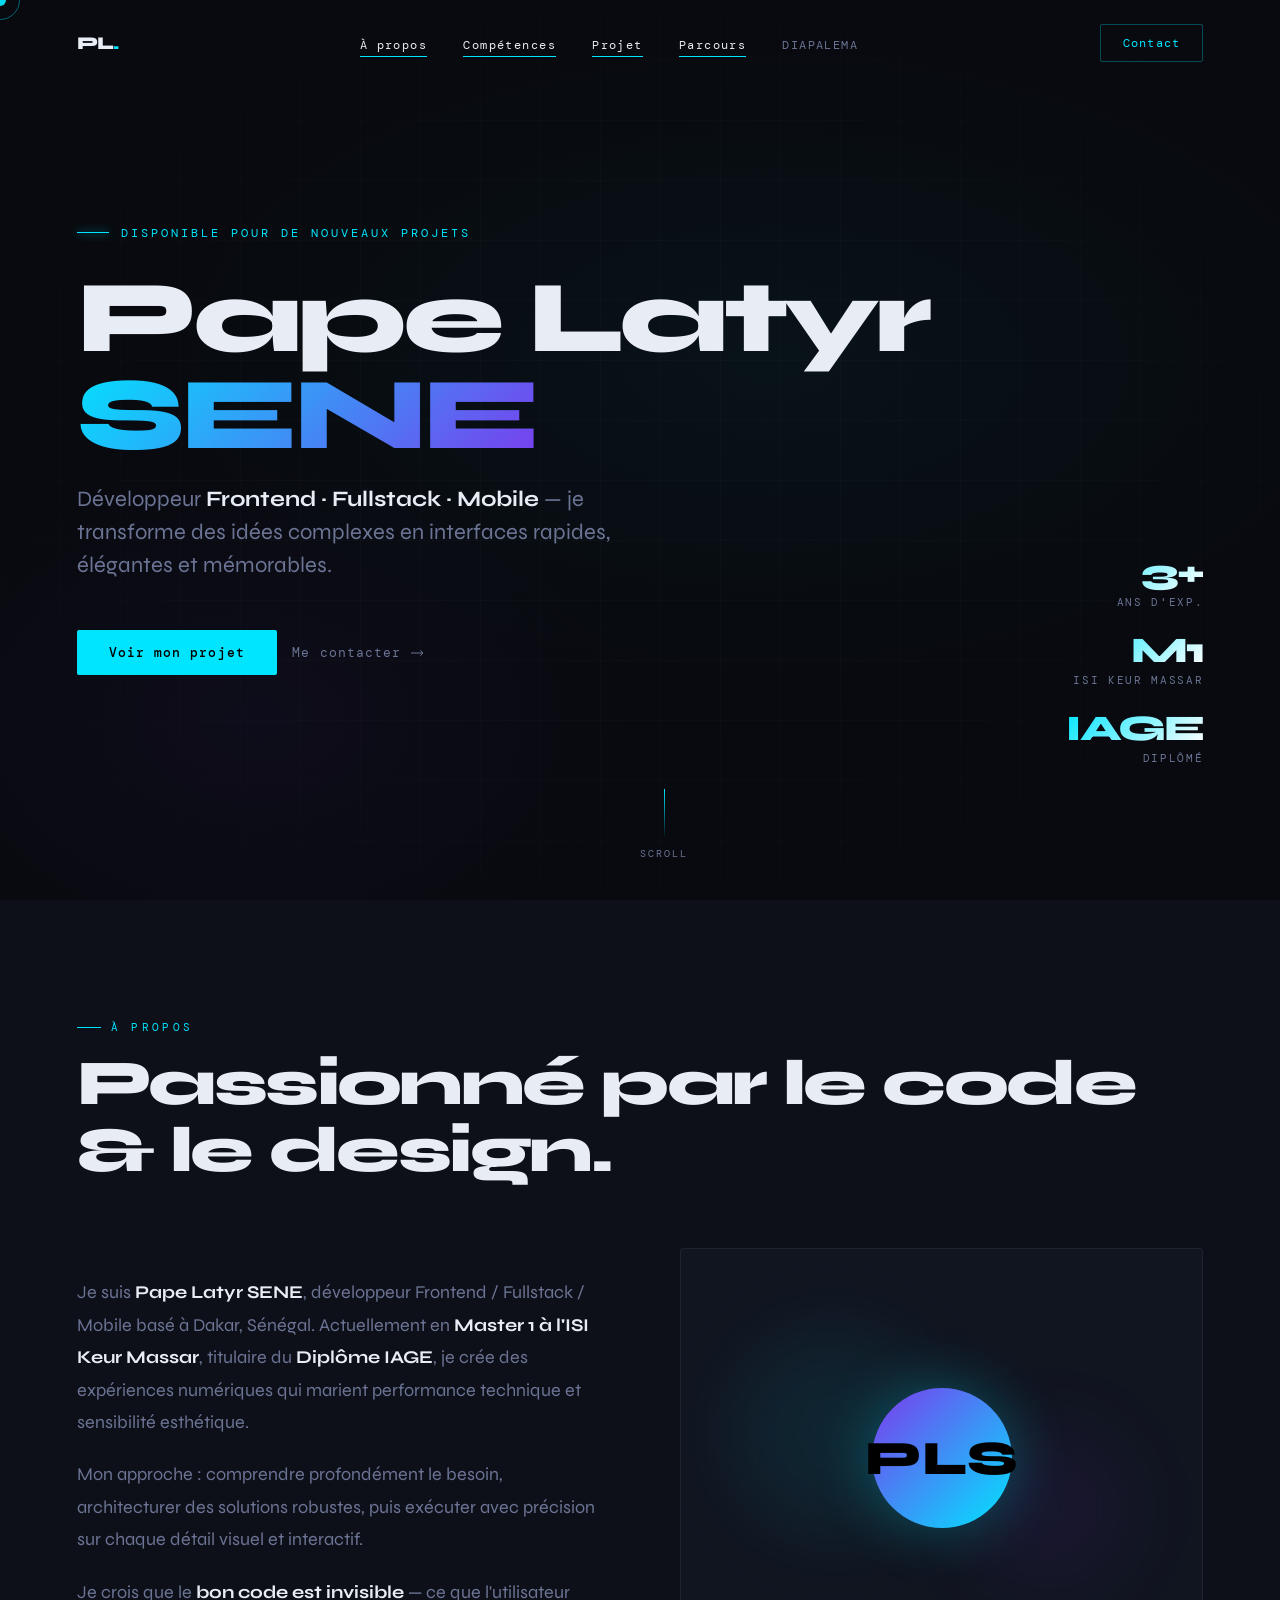
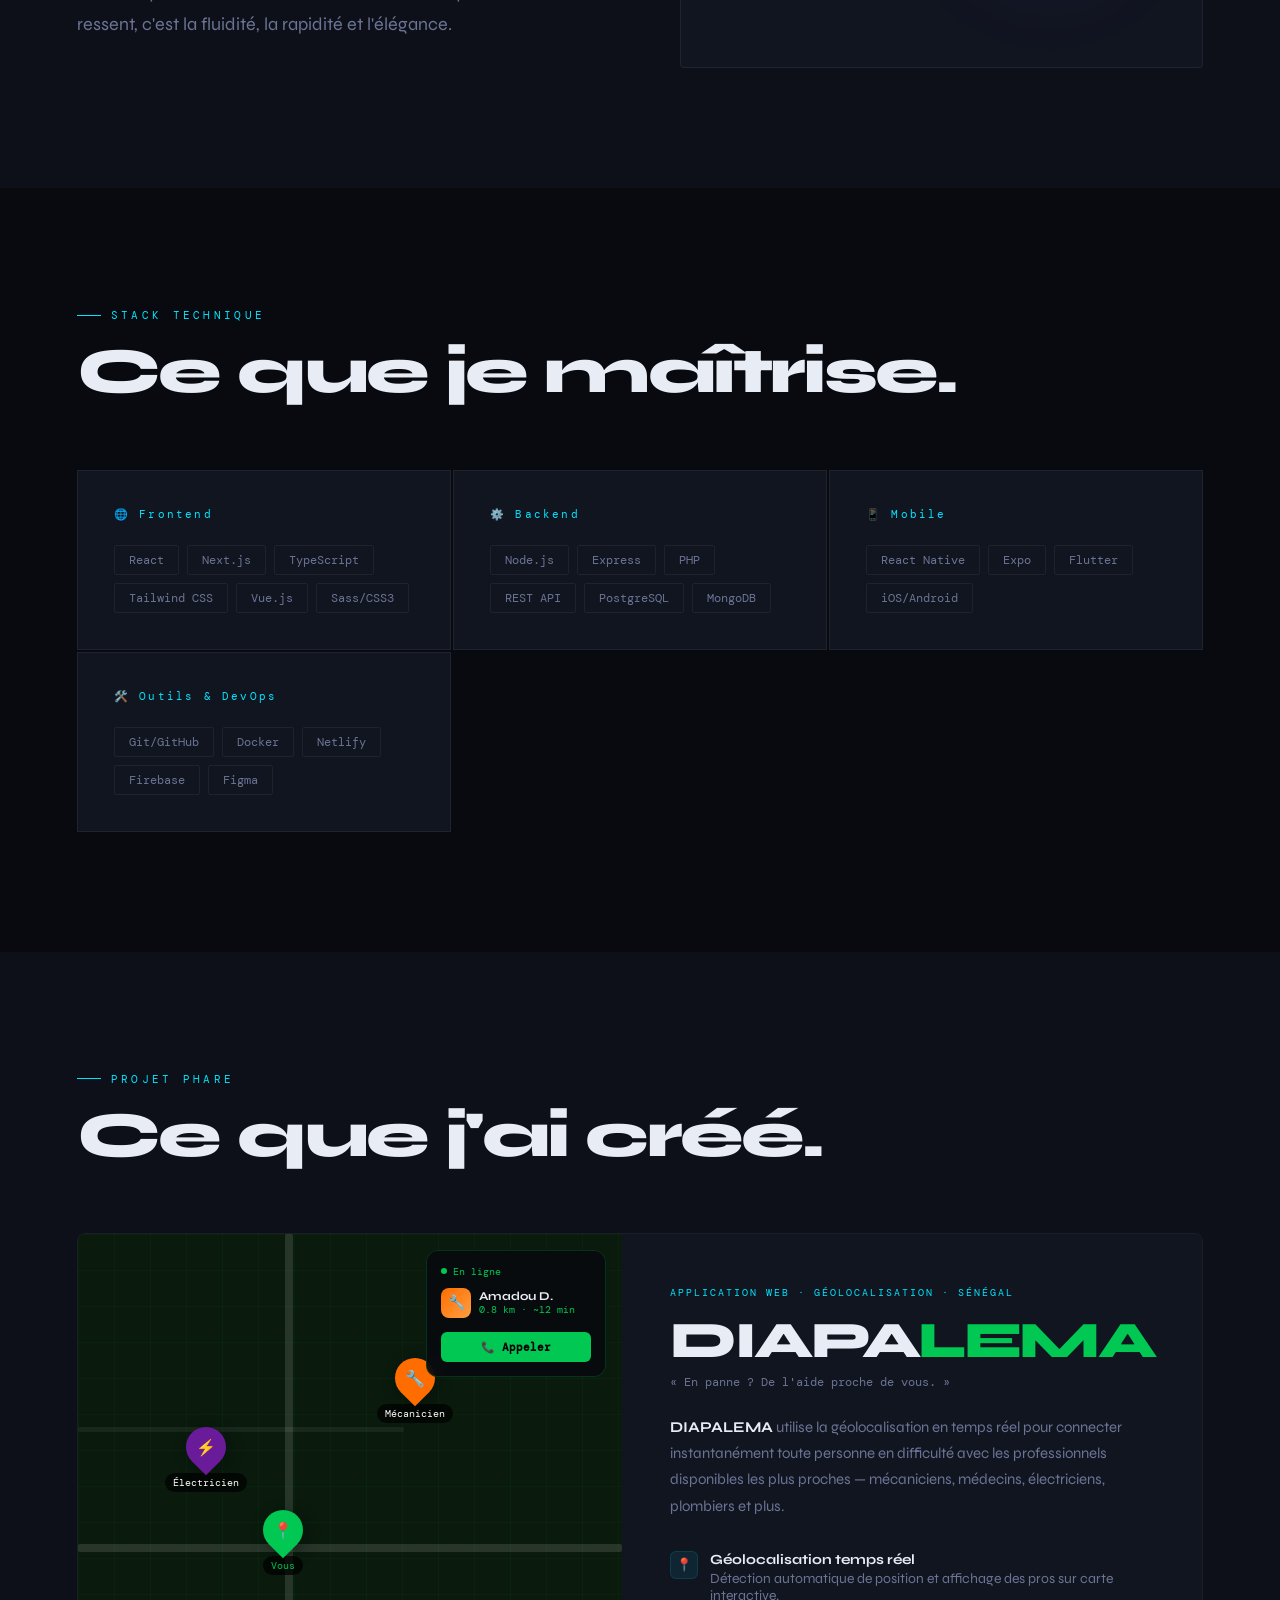
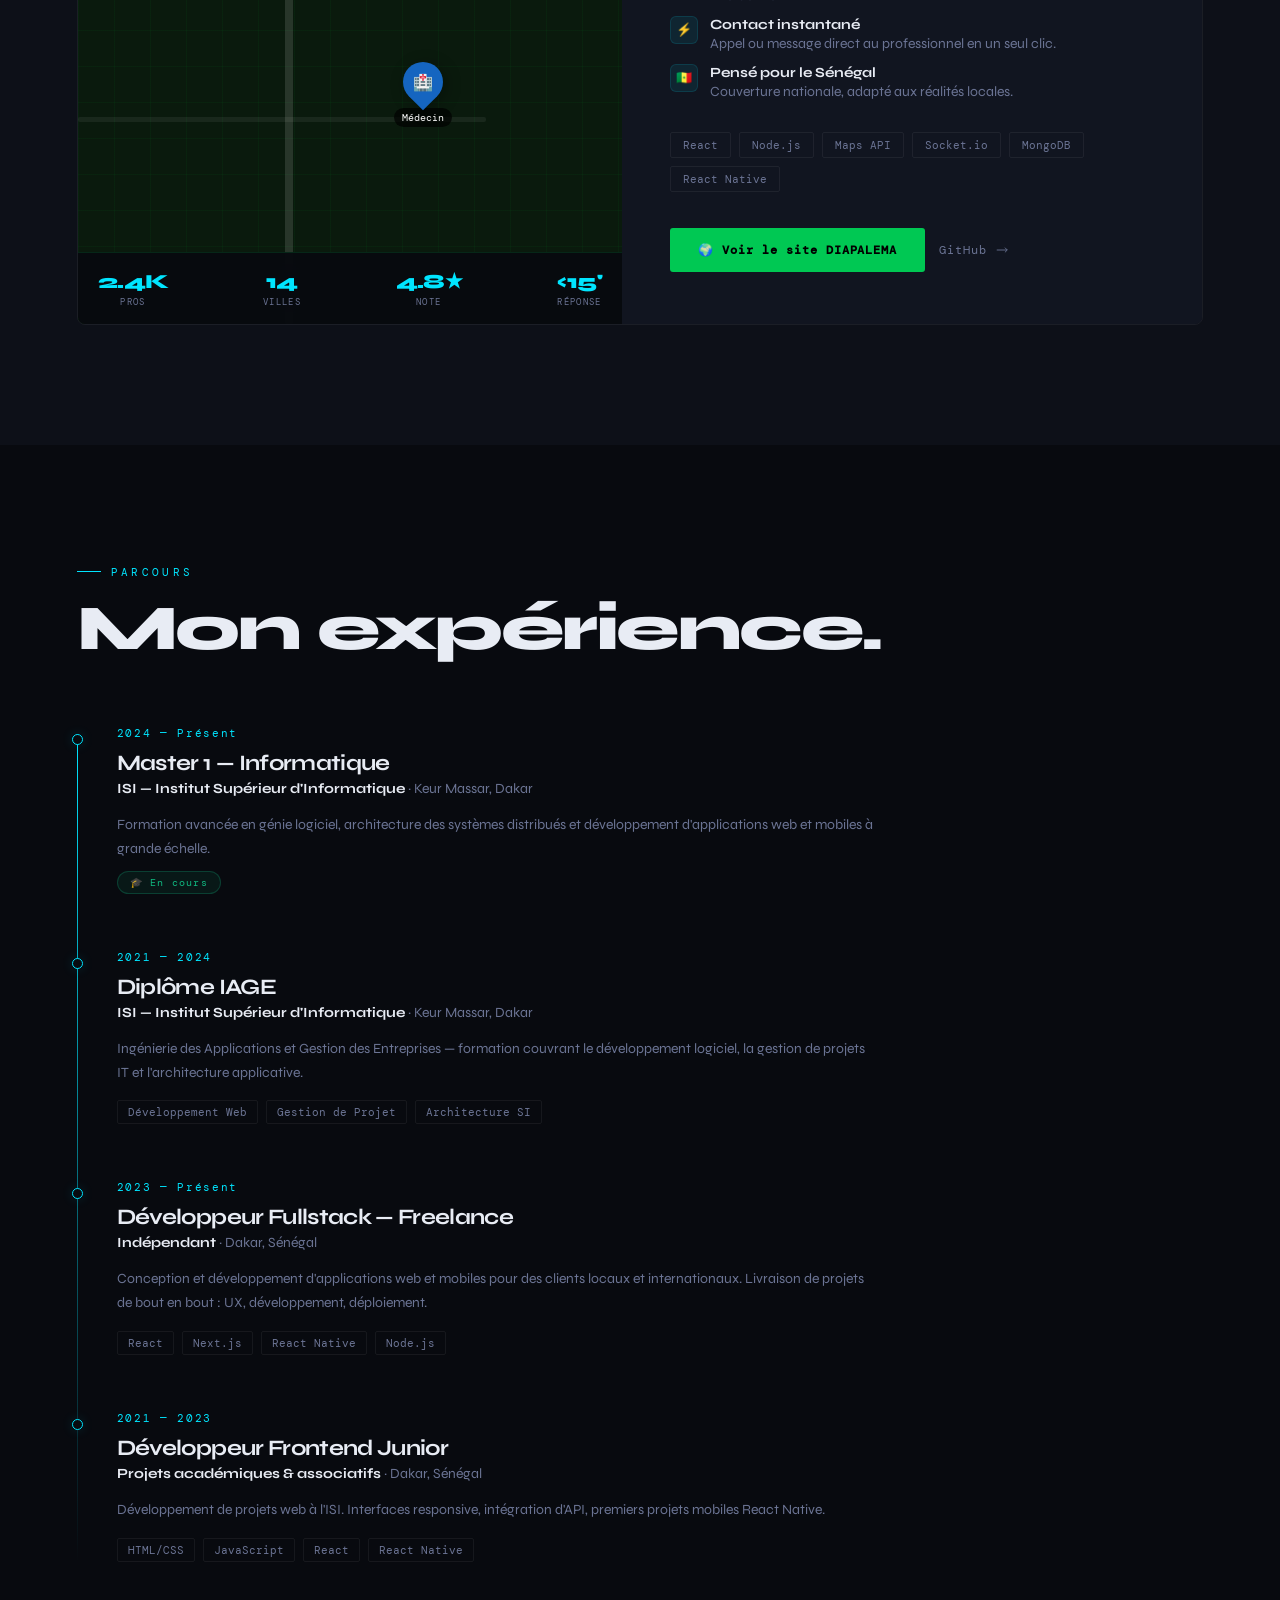
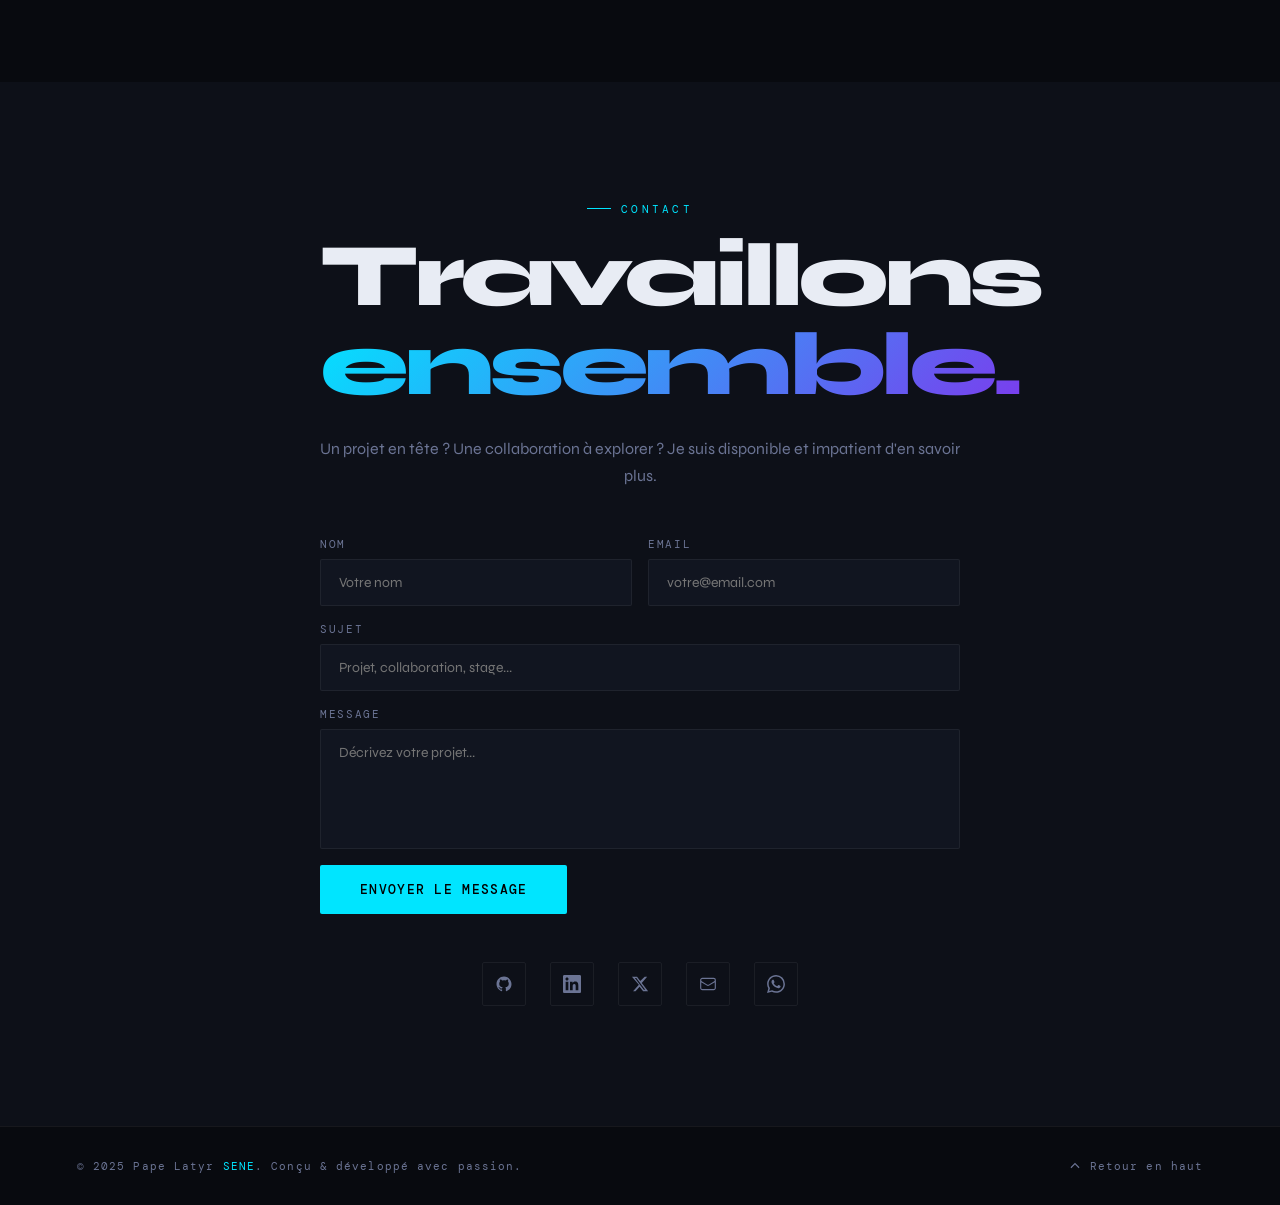
==== index.html @ 267a4d4a "mise a jour" ====
<!doctype html>
<html lang="fr">
  <head>
    <meta charset="UTF-8" />
    <meta name="viewport" content="width=device-width, initial-scale=1.0" />
    <title>Pape Latyr SENE — Développeur</title>
    <link rel="preconnect" href="https://fonts.googleapis.com" />
    <link
      href="https://fonts.googleapis.com/css2?family=Syne:wght@400;500;600;700;800&family=DM+Mono:wght@300;400;500&display=swap"
      rel="stylesheet"
    />

    <link rel="stylesheet" href="css/style.css" />
  </head>
  <body>
    <div id="curseur"></div>
    <div id="anneau-curseur"></div>

    <div id="barre-progression"></div>

    <div id="chargement">
      <div class="texte-chargement">CHARGEMENT</div>
      <div class="barre-chargement-contour">
        <div class="barre-chargement" id="barre-chargement"></div>
      </div>
      <div class="nombre-chargement" id="nombre-chargement">0%</div>
    </div>

    <nav id="barre-navigation">
      <a href="index.html" class="logo-nav">PL<span>.</span></a>

      <ul class="liens-nav">
        <li><a href="index.html#a-propos" class="actif">À propos</a></li>
        <li><a href="index.html#competences" class="actif">Compétences</a></li>
        <li><a href="index.html#projet" class="actif">Projet</a></li>
        <li><a href="index.html#parcours" class="actif">Parcours</a></li>
        <li><a href="diapalema.html">DIAPALEMA</a></li>
      </ul>

      <a href="index.html#contact" class="bouton-contact">Contact</a>

      <button class="hamburger" id="bouton-menu">
        <span></span>
        <span></span>
      </button>
    </nav>

    <section id="haut">
      <div class="fond-hero"></div>
      <div class="grille-hero"></div>

      <div class="contenu-hero">
        <div class="etiquette-hero">Disponible pour de nouveaux projets</div>

        <h1 class="nom-hero">
          Pape Latyr<br />
          <span class="texte-accent">SENE</span>
        </h1>

        <p class="sous-titre-hero">
          Développeur <strong>Frontend · Fullstack · Mobile</strong> — je
          transforme des idées complexes en interfaces rapides, élégantes et
          mémorables.
        </p>

        <div class="actions-hero">
          <a href="#projet" class="bouton-principal">Voir mon projet</a>
          <a href="#contact" class="bouton-secondaire">
            Me contacter
            <svg
              width="16"
              height="16"
              fill="none"
              viewBox="0 0 24 24"
              stroke="currentColor"
              stroke-width="1.5"
            >
              <path d="M17 8l4 4m0 0l-4 4m4-4H3" />
            </svg>
          </a>
        </div>
      </div>

      <div class="compteurs-hero">
        <div class="stat-hero">
          <div class="stat-hero-nombre">3+</div>
          <div class="stat-hero-label">ANS D'EXP.</div>
        </div>
        <div class="stat-hero">
          <div class="stat-hero-nombre">M1</div>
          <div class="stat-hero-label">ISI KEUR MASSAR</div>
        </div>
        <div class="stat-hero">
          <div class="stat-hero-nombre">IAGE</div>
          <div class="stat-hero-label">DIPLÔMÉ</div>
        </div>
      </div>

      <div class="fleche-scroll">
        <div class="ligne-scroll"></div>
        SCROLL
      </div>
    </section>

    <section id="a-propos">
      <div class="etiquette-section">À propos</div>
      <h2 class="titre-section apparition">
        Passionné par le code<br />&amp; le design.
      </h2>

      <div class="grille-a-propos">
        <div class="bio apparition">
          <p>
            Je suis <strong>Pape Latyr SENE</strong>, développeur Frontend /
            Fullstack / Mobile basé à Dakar, Sénégal. Actuellement en
            <strong>Master 1 à l'ISI Keur Massar</strong>, titulaire du
            <strong>Diplôme IAGE</strong>, je crée des expériences numériques
            qui marient performance technique et sensibilité esthétique.
          </p>
          <p>
            Mon approche : comprendre profondément le besoin, architecturer des
            solutions robustes, puis exécuter avec précision sur chaque détail
            visuel et interactif.
          </p>
          <p>
            Je crois que le <strong>bon code est invisible</strong> — ce que
            l'utilisateur ressent, c'est la fluidité, la rapidité et l'élégance.
          </p>
        </div>

        <div class="visuel-a-propos apparition">
          <div class="cadre-visuel">
            <div class="interieur-visuel">
              <div class="orbe orbe-1"></div>
              <div class="orbe orbe-2"></div>
              <div class="avatar">PLS</div>
            </div>
          </div>
        </div>
      </div>
    </section>

    <section id="competences">
      <div class="etiquette-section">Stack technique</div>
      <h2 class="titre-section apparition">Ce que je maîtrise.</h2>

      <div class="grille-competences apparition">
        <div class="categorie-competence">
          <div class="titre-categorie">🌐 Frontend</div>
          <div class="liste-competences">
            <span class="competence">React</span>
            <span class="competence">Next.js</span>
            <span class="competence">TypeScript</span>
            <span class="competence">Tailwind CSS</span>
            <span class="competence">Vue.js</span>
            <span class="competence">Sass/CSS3</span>
          </div>
        </div>

        <div class="categorie-competence">
          <div class="titre-categorie">⚙️ Backend</div>
          <div class="liste-competences">
            <span class="competence">Node.js</span>
            <span class="competence">Express</span>
            <span class="competence">PHP</span>
            <span class="competence">REST API</span>
            <span class="competence">PostgreSQL</span>
            <span class="competence">MongoDB</span>
          </div>
        </div>

        <div class="categorie-competence">
          <div class="titre-categorie">📱 Mobile</div>
          <div class="liste-competences">
            <span class="competence">React Native</span>
            <span class="competence">Expo</span>
            <span class="competence">Flutter</span>
            <span class="competence">iOS/Android</span>
          </div>
        </div>

        <div class="categorie-competence">
          <div class="titre-categorie">🛠️ Outils &amp; DevOps</div>
          <div class="liste-competences">
            <span class="competence">Git/GitHub</span>
            <span class="competence">Docker</span>
            <span class="competence">Netlify</span>
            <span class="competence">Firebase</span>
            <span class="competence">Figma</span>
          </div>
        </div>
      </div>
    </section>

    <section id="projet">
      <div class="etiquette-section">Projet phare</div>
      <h2 class="titre-section apparition">Ce que j'ai créé.</h2>

      <div class="vitrine-projet apparition">
        <div class="visuel-projet">
          <div class="fond-carte"></div>

          <div class="route-carte horizontale"></div>
          <div class="route-carte verticale"></div>
          <div class="route-carte h2"></div>
          <div class="route-carte h3"></div>

          <div class="epingle vous">
            <div class="corps-epingle vert"><span>📍</span></div>
            <div class="etiquette-epingle" style="color: #00c853">Vous</div>
          </div>
          <div class="epingle mecanicien">
            <div class="corps-epingle orange"><span>🔧</span></div>
            <div class="etiquette-epingle">Mécanicien</div>
          </div>
          <div class="epingle medecin">
            <div class="corps-epingle bleu"><span>🏥</span></div>
            <div class="etiquette-epingle">Médecin</div>
          </div>
          <div class="epingle electricien">
            <div class="corps-epingle violet"><span>⚡</span></div>
            <div class="etiquette-epingle">Électricien</div>
          </div>

          <div class="carte-info-projet">
            <div class="badge-enligne">
              <div class="point-vert"></div>
              En ligne
            </div>
            <div class="ligne-pro">
              <div class="avatar-pro">🔧</div>
              <div>
                <div class="nom-pro">Amadou D.</div>
                <div class="distance-pro">0.8 km · ~12 min</div>
              </div>
            </div>
            <button class="bouton-appel-pro">📞 Appeler</button>
          </div>

          <div class="barre-stats">
            <div class="stat-item">
              <div class="stat-nombre">2.4K</div>
              <div class="stat-label">PROS</div>
            </div>
            <div class="stat-item">
              <div class="stat-nombre">14</div>
              <div class="stat-label">VILLES</div>
            </div>
            <div class="stat-item">
              <div class="stat-nombre">4.8★</div>
              <div class="stat-label">NOTE</div>
            </div>
            <div class="stat-item">
              <div class="stat-nombre">&lt;15'</div>
              <div class="stat-label">RÉPONSE</div>
            </div>
          </div>
        </div>

        <div class="infos-projet">
          <div class="surtitre-projet">
            Application Web · Géolocalisation · Sénégal
          </div>
          <h3 class="nom-projet">DIAPA<span class="vert">LEMA</span></h3>
          <div class="accroche-projet">
            « En panne ? De l'aide proche de vous. »
          </div>

          <p class="description-projet">
            <strong>DIAPALEMA</strong> utilise la géolocalisation en temps réel
            pour connecter instantanément toute personne en difficulté avec les
            professionnels disponibles les plus proches — mécaniciens, médecins,
            électriciens, plombiers et plus.
          </p>

          <div class="fonctionnalites">
            <div class="fonctionnalite">
              <div class="icone-fonctionnalite">📍</div>
              <div>
                <strong>Géolocalisation temps réel</strong>
                Détection automatique de position et affichage des pros sur
                carte interactive.
              </div>
            </div>
            <div class="fonctionnalite">
              <div class="icone-fonctionnalite">⚡</div>
              <div>
                <strong>Contact instantané</strong>
                Appel ou message direct au professionnel en un seul clic.
              </div>
            </div>
            <div class="fonctionnalite">
              <div class="icone-fonctionnalite">🇸🇳</div>
              <div>
                <strong>Pensé pour le Sénégal</strong>
                Couverture nationale, adapté aux réalités locales.
              </div>
            </div>
          </div>

          <div class="technologies">
            <span class="technologie">React</span>
            <span class="technologie">Node.js</span>
            <span class="technologie">Maps API</span>
            <span class="technologie">Socket.io</span>
            <span class="technologie">MongoDB</span>
            <span class="technologie">React Native</span>
          </div>

          <div class="boutons-projet">
            <a href="diapalema.html" target="_blank" class="bouton-voir-projet">
              🌍 Voir le site DIAPALEMA
            </a>
            <a
              href="https://github.com/l4tyr"
              target="_blank"
              class="bouton-github"
            >
              GitHub
              <svg
                width="14"
                height="14"
                fill="none"
                viewBox="0 0 24 24"
                stroke="currentColor"
                stroke-width="1.5"
              >
                <path d="M17 8l4 4m0 0l-4 4m4-4H3" />
              </svg>
            </a>
          </div>
        </div>
      </div>
    </section>

    <section id="parcours">
      <div class="etiquette-section">Parcours</div>
      <h2 class="titre-section apparition">Mon expérience.</h2>

      <div class="ligne-temps">
        <div class="element-parcours apparition">
          <div class="point-parcours"></div>
          <div class="date-parcours">2024 — Présent</div>
          <h3 class="role-parcours">Master 1 — Informatique</h3>
          <p class="entreprise-parcours">
            <strong>ISI — Institut Supérieur d'Informatique</strong> · Keur
            Massar, Dakar
          </p>
          <p class="description-parcours">
            Formation avancée en génie logiciel, architecture des systèmes
            distribués et développement d'applications web et mobiles à grande
            échelle.
          </p>
          <div class="badge-en-cours">🎓 En cours</div>
        </div>

        <div class="element-parcours apparition">
          <div class="point-parcours"></div>
          <div class="date-parcours">2021 — 2024</div>
          <h3 class="role-parcours">Diplôme IAGE</h3>
          <p class="entreprise-parcours">
            <strong>ISI — Institut Supérieur d'Informatique</strong> · Keur
            Massar, Dakar
          </p>
          <p class="description-parcours">
            Ingénierie des Applications et Gestion des Entreprises — formation
            couvrant le développement logiciel, la gestion de projets IT et
            l'architecture applicative.
          </p>
          <div class="liste-techs">
            <span class="tech">Développement Web</span>
            <span class="tech">Gestion de Projet</span>
            <span class="tech">Architecture SI</span>
          </div>
        </div>

        <div class="element-parcours apparition">
          <div class="point-parcours"></div>
          <div class="date-parcours">2023 — Présent</div>
          <h3 class="role-parcours">Développeur Fullstack — Freelance</h3>
          <p class="entreprise-parcours">
            <strong>Indépendant</strong> · Dakar, Sénégal
          </p>
          <p class="description-parcours">
            Conception et développement d'applications web et mobiles pour des
            clients locaux et internationaux. Livraison de projets de bout en
            bout : UX, développement, déploiement.
          </p>
          <div class="liste-techs">
            <span class="tech">React</span>
            <span class="tech">Next.js</span>
            <span class="tech">React Native</span>
            <span class="tech">Node.js</span>
          </div>
        </div>

        <div class="element-parcours apparition">
          <div class="point-parcours"></div>
          <div class="date-parcours">2021 — 2023</div>
          <h3 class="role-parcours">Développeur Frontend Junior</h3>
          <p class="entreprise-parcours">
            <strong>Projets académiques &amp; associatifs</strong> · Dakar,
            Sénégal
          </p>
          <p class="description-parcours">
            Développement de projets web à l'ISI. Interfaces responsive,
            intégration d'API, premiers projets mobiles React Native.
          </p>
          <div class="liste-techs">
            <span class="tech">HTML/CSS</span>
            <span class="tech">JavaScript</span>
            <span class="tech">React</span>
            <span class="tech">React Native</span>
          </div>
        </div>
      </div>
    </section>

    <section id="contact">
      <div class="contenu-contact">
        <div class="etiquette-section" style="justify-content: center">
          Contact
        </div>

        <h2 class="titre-contact apparition">
          Travaillons<br /><span class="mot-lumineux">ensemble.</span>
        </h2>

        <p class="sous-titre-contact apparition">
          Un projet en tête ? Une collaboration à explorer ? Je suis disponible
          et impatient d'en savoir plus.
        </p>

        <form class="formulaire-contact apparition" onsubmit="return false;">
          <div class="rangee-champs">
            <div class="groupe-champ">
              <label class="label-champ">NOM</label>
              <input type="text" class="champ-texte" placeholder="Votre nom" />
            </div>
            <div class="groupe-champ">
              <label class="label-champ">EMAIL</label>
              <input
                type="email"
                class="champ-texte"
                placeholder="votre@email.com"
              />
            </div>
          </div>
          <div class="groupe-champ">
            <label class="label-champ">SUJET</label>
            <input
              type="text"
              class="champ-texte"
              placeholder="Projet, collaboration, stage..."
            />
          </div>
          <div class="groupe-champ">
            <label class="label-champ">MESSAGE</label>
            <textarea
              class="champ-message"
              placeholder="Décrivez votre projet..."
            ></textarea>
          </div>
          <button type="submit" class="bouton-envoyer" id="bouton-envoyer">
            ENVOYER LE MESSAGE
          </button>
        </form>

        <div class="reseaux-sociaux apparition">
          <a
            href="https://github.com/l4tyr"
            class="lien-social"
            title="GitHub"
            target="_blank"
          >
            <svg width="18" height="18" fill="currentColor" viewBox="0 0 24 24">
              <path
                d="M12 2C6.477 2 2 6.484 2 12.017c0 4.425 2.865 8.18 6.839 9.504.5.092.682-.217.682-.483 0-.237-.008-.868-.013-1.703-2.782.605-3.369-1.343-3.369-1.343-.454-1.158-1.11-1.466-1.11-1.466-.908-.62.069-.608.069-.608 1.003.07 1.531 1.032 1.531 1.032.892 1.53 2.341 1.088 2.91.832.092-.647.35-1.088.636-1.338-2.22-.253-4.555-1.113-4.555-4.951 0-1.093.39-1.988 1.029-2.688-.103-.253-.446-1.272.098-2.65 0 0 .84-.27 2.75 1.026A9.564 9.564 0 0112 6.844c.85.004 1.705.115 2.504.337 1.909-1.296 2.747-1.027 2.747-1.027.546 1.379.202 2.398.1 2.651.64.7 1.028 1.595 1.028 2.688 0 3.848-2.339 4.695-4.566 4.943.359.309.678.92.678 1.855 0 1.338-.012 2.419-.012 2.747 0 .268.18.58.688.482A10.019 10.019 0 0022 12.017C22 6.484 17.522 2 12 2z"
              />
            </svg>
          </a>
          <a
            href="https://www.linkedin.com/in/latyr-sene-2941a6398"
            class="lien-social"
            title="LinkedIn"
            target="_blank"
          >
            <svg width="18" height="18" fill="currentColor" viewBox="0 0 24 24">
              <path
                d="M20.447 20.452h-3.554v-5.569c0-1.328-.027-3.037-1.852-3.037-1.853 0-2.136 1.445-2.136 2.939v5.667H9.351V9h3.414v1.561h.046c.477-.9 1.637-1.85 3.37-1.85 3.601 0 4.267 2.37 4.267 5.455v6.286zM5.337 7.433c-1.144 0-2.063-.926-2.063-2.065 0-1.138.92-2.063 2.063-2.063 1.14 0 2.064.925 2.064 2.063 0 1.139-.925 2.065-2.064 2.065zm1.782 13.019H3.555V9h3.564v11.452zM22.225 0H1.771C.792 0 0 .774 0 1.729v20.542C0 23.227.792 24 1.771 24h20.451C23.2 24 24 23.227 24 22.271V1.729C24 .774 23.2 0 22.222 0h.003z"
              />
            </svg>
          </a>
          <a
            href="https://x.com/Latyrsene20"
            class="lien-social"
            title="X/Twitter"
            target="_blank"
          >
            <svg width="18" height="18" fill="currentColor" viewBox="0 0 24 24">
              <path
                d="M18.244 2.25h3.308l-7.227 8.26 8.502 11.24H16.17l-4.714-6.231-5.401 6.231H2.744l7.73-8.835L1.254 2.25H8.08l4.259 5.63zm-1.161 17.52h1.833L7.084 4.126H5.117z"
              />
            </svg>
          </a>
          <a
            href="mailto:papelatyr@gmail.com"
            class="lien-social"
            title="Email"
          >
            <svg
              width="18"
              height="18"
              fill="none"
              viewBox="0 0 24 24"
              stroke="currentColor"
              stroke-width="1.5"
            >
              <path
                d="M21.75 6.75v10.5a2.25 2.25 0 01-2.25 2.25h-15a2.25 2.25 0 01-2.25-2.25V6.75m19.5 0A2.25 2.25 0 0019.5 4.5h-15a2.25 2.25 0 00-2.25 2.25m19.5 0v.243a2.25 2.25 0 01-1.07 1.916l-7.5 4.615a2.25 2.25 0 01-2.36 0L3.32 8.91a2.25 2.25 0 01-1.07-1.916V6.75"
              />
            </svg>
          </a>
          <a
            href="https://wa.me/221706000388"
            class="lien-social"
            title="WhatsApp"
            target="_blank"
          >
            <svg width="18" height="18" fill="currentColor" viewBox="0 0 24 24">
              <path
                d="M17.472 14.382c-.297-.149-1.758-.867-2.03-.967-.273-.099-.471-.148-.67.15-.197.297-.767.966-.94 1.164-.173.199-.347.223-.644.075-.297-.15-1.255-.463-2.39-1.475-.883-.788-1.48-1.761-1.653-2.059-.173-.297-.018-.458.13-.606.134-.133.298-.347.446-.52.149-.174.198-.298.298-.497.099-.198.05-.371-.025-.52-.075-.149-.669-1.612-.916-2.207-.242-.579-.487-.5-.669-.51-.173-.008-.371-.01-.57-.01-.198 0-.52.074-.792.372-.272.297-1.04 1.016-1.04 2.479 0 1.462 1.065 2.875 1.213 3.074.149.198 2.096 3.2 5.077 4.487.709.306 1.262.489 1.694.625.712.227 1.36.195 1.871.118.571-.085 1.758-.719 2.006-1.413.248-.694.248-1.289.173-1.413-.074-.124-.272-.198-.57-.347m-5.421 7.403h-.004a9.87 9.87 0 01-5.031-1.378l-.361-.214-3.741.982.998-3.648-.235-.374a9.86 9.86 0 01-1.51-5.26c.001-5.45 4.436-9.884 9.888-9.884 2.64 0 5.122 1.03 6.988 2.898a9.825 9.825 0 012.893 6.994c-.003 5.45-4.437 9.884-9.885 9.884m8.413-18.297A11.815 11.815 0 0012.05 0C5.495 0 .16 5.335.157 11.892c0 2.096.547 4.142 1.588 5.945L.057 24l6.305-1.654a11.882 11.882 0 005.683 1.448h.005c6.554 0 11.89-5.335 11.893-11.893a11.821 11.821 0 00-3.48-8.413z"
              />
            </svg>
          </a>
        </div>
      </div>
    </section>

    <footer id="pied-page">
      <p class="copyright">
        © 2025 Pape Latyr <span>SENE</span>. Conçu &amp; développé avec passion.
      </p>
      <a href="#haut" class="retour-haut">
        <svg
          width="14"
          height="14"
          fill="none"
          viewBox="0 0 24 24"
          stroke="currentColor"
          stroke-width="2"
        >
          <path d="M5 15l7-7 7 7" />
        </svg>
        Retour en haut
      </a>
    </footer>

    <script src="js/script.js"></script>
  </body>
</html>
---- css/style.css ----
:root {
  --couleur-fond: #080a0f;
  --couleur-fond2: #0d1018;
  --couleur-surface: #111520;
  --couleur-surface2: #161b28;
  --couleur-bordure: rgba(255, 255, 255, 0.06);
  --couleur-texte: #e8ecf4;
  --couleur-discret: #6b7494;
  --couleur-accent: #00e5ff;
  --couleur-accent2: #7c3aed;
  --couleur-accent3: #10b981;
  --couleur-lueur: rgba(0, 229, 255, 0.15);
  --police-titre: "Syne", sans-serif;
  --police-code: "DM Mono", monospace;
  --transition: cubic-bezier(0.16, 1, 0.3, 1);
}


*, *::before, *::after {
  margin: 0;
  padding: 0;
  box-sizing: border-box;
}

html {
  scroll-behavior: smooth;
}

body {
  background: var(--couleur-fond);
  color: var(--couleur-texte);
  font-family: var(--police-titre);
  overflow-x: hidden;
  cursor: none; 
}


#curseur {
  position: fixed;
  width: 12px;
  height: 12px;
  background: var(--couleur-accent);
  border-radius: 50%;
  pointer-events: none;
  z-index: 9999;
  transform: translate(-50%, -50%);
  mix-blend-mode: difference;
}

#anneau-curseur {
  position: fixed;
  width: 40px;
  height: 40px;
  border: 1px solid rgba(0, 229, 255, 0.4);
  border-radius: 50%;
  pointer-events: none;
  z-index: 9998;
  transform: translate(-50%, -50%);
  transition: width 0.4s var(--transition), height 0.4s var(--transition), border-color 0.3s;
}

body:has(a:hover) #anneau-curseur,
body:has(button:hover) #anneau-curseur {
  width: 60px;
  height: 60px;
  border-color: rgba(0, 229, 255, 0.8);
}


#barre-progression {
  position: fixed;
  top: 0;
  left: 0;
  height: 2px;
  background: linear-gradient(90deg, var(--couleur-accent), #7c3aed);
  z-index: 200;
  width: 0%;
  box-shadow: 0 0 8px var(--couleur-accent);
}


#chargement {
  position: fixed;
  inset: 0;
  background: var(--couleur-fond);
  z-index: 10000;
  display: flex;
  align-items: center;
  justify-content: center;
  flex-direction: column;
  gap: 24px;
  transition: opacity 0.8s var(--transition), visibility 0.8s;
}

#chargement.termine {
  opacity: 0;
  visibility: hidden;
}

.texte-chargement {
  font-family: var(--police-code);
  font-size: 13px;
  color: var(--couleur-discret);
  letter-spacing: 0.3em;
}

.barre-chargement-contour {
  width: 200px;
  height: 1px;
  background: rgba(255, 255, 255, 0.08);
  position: relative;
  overflow: hidden;
}

.barre-chargement {
  position: absolute;
  height: 100%;
  width: 0%;
  background: var(--couleur-accent);
  transition: width 1.8s var(--transition);
  box-shadow: 0 0 12px var(--couleur-accent);
}

.nombre-chargement {
  font-family: var(--police-code);
  font-size: 13px;
  color: var(--couleur-accent);
}


#barre-navigation {
  position: fixed;
  top: 0;
  left: 0;
  right: 0;
  z-index: 100;
  padding: 24px 6vw;
  display: flex;
  align-items: center;
  justify-content: space-between;
  transition: background 0.4s, padding 0.4s;
}

#barre-navigation.defilement {
  background: rgba(8, 10, 15, 0.85);
  backdrop-filter: blur(20px);
  padding: 16px 6vw;
  border-bottom: 1px solid var(--couleur-bordure);
}

.logo-nav {
  font-weight: 800;
  font-size: 18px;
  letter-spacing: -0.03em;
  color: var(--couleur-texte);
  text-decoration: none;
}

.logo-nav span {
  color: var(--couleur-accent);
}

.liens-nav {
  display: flex;
  gap: 36px;
  list-style: none;
}

.liens-nav a {
  font-family: var(--police-code);
  font-size: 12px;
  letter-spacing: 0.12em;
  color: var(--couleur-discret);
  text-decoration: none;
  transition: color 0.3s;
  position: relative;
}

.liens-nav a::after {
  content: "";
  position: absolute;
  bottom: -4px;
  left: 0;
  width: 0;
  height: 1px;
  background: var(--couleur-accent);
  transition: width 0.3s var(--transition);
}

.liens-nav a:hover,
.liens-nav a.actif {
  color: var(--couleur-texte);
}

.liens-nav a:hover::after,
.liens-nav a.actif::after {
  width: 100%;
}

.bouton-contact {
  font-family: var(--police-code);
  font-size: 12px;
  letter-spacing: 0.1em;
  color: var(--couleur-accent);
  border: 1px solid rgba(0, 229, 255, 0.3);
  padding: 10px 22px;
  border-radius: 2px;
  text-decoration: none;
  transition: all 0.3s;
}

.bouton-contact:hover {
  background: rgba(0, 229, 255, 0.08);
  border-color: var(--couleur-accent);
  box-shadow: 0 0 20px var(--couleur-lueur);
}

.hamburger {
  display: none;
  flex-direction: column;
  gap: 5px;
  cursor: pointer;
  background: none;
  border: none;
}

.hamburger span {
  width: 24px;
  height: 1px;
  background: var(--couleur-texte);
  display: block;
}


#haut {
  min-height: 100vh;
  display: flex;
  align-items: center;
  padding: 0 6vw;
  position: relative;
  overflow: hidden;
}

.fond-hero {
  position: absolute;
  inset: 0;
  background:
    radial-gradient(ellipse 80% 60% at 60% 40%, rgba(0, 229, 255, 0.04) 0%, transparent 60%),
    radial-gradient(ellipse 50% 50% at 20% 80%, rgba(124, 58, 237, 0.05) 0%, transparent 60%);
}

.grille-hero {
  position: absolute;
  inset: 0;
  background-image:
    linear-gradient(rgba(255, 255, 255, 0.02) 1px, transparent 1px),
    linear-gradient(90deg, rgba(255, 255, 255, 0.02) 1px, transparent 1px);
  background-size: 60px 60px;
  mask-image: radial-gradient(ellipse 70% 70% at 50% 50%, black 40%, transparent 100%);
}

.contenu-hero {
  position: relative;
  z-index: 2;
  max-width: 900px;
}

.etiquette-hero {
  font-family: var(--police-code);
  font-size: 12px;
  letter-spacing: 0.25em;
  color: var(--couleur-accent);
  text-transform: uppercase;
  margin-bottom: 28px;
  display: flex;
  align-items: center;
  gap: 12px;
  opacity: 0;
  animation: apparition 0.8s 0.4s var(--transition) forwards;
}

.etiquette-hero::before {
  content: "";
  width: 32px;
  height: 1px;
  background: var(--couleur-accent);
  box-shadow: 0 0 8px var(--couleur-accent);
}

.nom-hero {
  font-size: clamp(52px, 8vw, 110px);
  font-weight: 800;
  letter-spacing: -0.04em;
  line-height: 0.95;
  margin-bottom: 20px;
  opacity: 0;
  animation: apparition 0.9s 0.55s var(--transition) forwards;
}

.nom-hero .texte-accent {
  background: linear-gradient(135deg, var(--couleur-accent) 0%, #7c3aed 100%);
  -webkit-background-clip: text;
  -webkit-text-fill-color: transparent;
  background-clip: text;
}

.sous-titre-hero {
  font-size: clamp(16px, 2vw, 22px);
  color: var(--couleur-discret);
  line-height: 1.5;
  max-width: 560px;
  margin-bottom: 48px;
  opacity: 0;
  animation: apparition 0.9s 0.7s var(--transition) forwards;
}

.sous-titre-hero strong {
  color: var(--couleur-texte);
}

.actions-hero {
  display: flex;
  gap: 16px;
  align-items: center;
  flex-wrap: wrap;
  opacity: 0;
  animation: apparition 0.9s 0.85s var(--transition) forwards;
}


.bouton-principal {
  background: var(--couleur-accent);
  color: #000;
  padding: 14px 32px;
  font-family: var(--police-code);
  font-size: 13px;
  font-weight: 500;
  letter-spacing: 0.08em;
  border: none;
  border-radius: 2px;
  cursor: pointer;
  text-decoration: none;
  transition: all 0.3s var(--transition);
}

.bouton-principal:hover {
  box-shadow: 0 0 30px var(--couleur-lueur);
  transform: translateY(-2px);
}

.bouton-secondaire {
  color: var(--couleur-discret);
  font-family: var(--police-code);
  font-size: 13px;
  letter-spacing: 0.08em;
  text-decoration: none;
  display: flex;
  align-items: center;
  gap: 8px;
  transition: color 0.3s;
}

.bouton-secondaire:hover {
  color: var(--couleur-texte);
}


.compteurs-hero {
  position: absolute;
  right: 6vw;
  bottom: 15vh;
  display: flex;
  flex-direction: column;
  gap: 24px;
  opacity: 0;
  animation: apparition 1s 1s var(--transition) forwards;
}

.stat-hero {
  text-align: right;
}

.stat-hero-nombre {
  font-size: 36px;
  font-weight: 800;
  letter-spacing: -0.05em;
  line-height: 1;
  background: linear-gradient(135deg, var(--couleur-accent), #fff);
  -webkit-background-clip: text;
  -webkit-text-fill-color: transparent;
  background-clip: text;
}

.stat-hero-label {
  font-family: var(--police-code);
  font-size: 11px;
  letter-spacing: 0.15em;
  color: var(--couleur-discret);
  margin-top: 4px;
}


.fleche-scroll {
  position: absolute;
  bottom: 40px;
  left: 50%;
  transform: translateX(-50%);
  display: flex;
  flex-direction: column;
  align-items: center;
  gap: 8px;
  font-family: var(--police-code);
  font-size: 10px;
  letter-spacing: 0.2em;
  color: var(--couleur-discret);
  opacity: 0;
  animation: apparition 1s 1.2s var(--transition) forwards;
}

.ligne-scroll {
  width: 1px;
  height: 50px;
  background: linear-gradient(to bottom, var(--couleur-accent), transparent);
  animation: defilement-ligne 2s 1.5s infinite;
}


section {
  padding: 120px 6vw;
  position: relative;
}

.etiquette-section {
  font-family: var(--police-code);
  font-size: 11px;
  letter-spacing: 0.3em;
  color: var(--couleur-accent);
  text-transform: uppercase;
  margin-bottom: 16px;
  display: flex;
  align-items: center;
  gap: 10px;
}

.etiquette-section::before {
  content: "";
  width: 24px;
  height: 1px;
  background: var(--couleur-accent);
}

h2.titre-section {
  font-size: clamp(36px, 5vw, 64px);
  font-weight: 800;
  letter-spacing: -0.04em;
  line-height: 1.05;
  margin-bottom: 64px;
}


.apparition {
  opacity: 0;
  transform: translateY(40px);
  transition: opacity 0.9s var(--transition), transform 0.9s var(--transition);
}

.apparition.visible {
  opacity: 1;
  transform: none;
}


#a-propos {
  background: var(--couleur-fond2);
}

.grille-a-propos {
  display: grid;
  grid-template-columns: 1fr 1fr;
  gap: 80px;
  align-items: center;
}

.bio {
  font-size: clamp(15px, 1.8vw, 18px);
  line-height: 1.8;
  color: var(--couleur-discret);
}

.bio p + p {
  margin-top: 20px;
}

.bio strong {
  color: var(--couleur-texte);
}

.visuel-a-propos {
  position: relative;
  height: 420px;
}

.cadre-visuel {
  position: absolute;
  inset: 0;
  border: 1px solid var(--couleur-bordure);
  border-radius: 4px;
  overflow: hidden;
  background: var(--couleur-surface);
}

.interieur-visuel {
  width: 100%;
  height: 100%;
  display: flex;
  align-items: center;
  justify-content: center;
  position: relative;
  overflow: hidden;
}

.avatar {
  width: 140px;
  height: 140px;
  border-radius: 50%;
  background: linear-gradient(135deg, var(--couleur-accent2) 0%, var(--couleur-accent) 100%);
  display: flex;
  align-items: center;
  justify-content: center;
  font-size: 48px;
  font-weight: 800;
  color: #000;
  position: relative;
  z-index: 2;
  box-shadow: 0 0 60px rgba(0, 229, 255, 0.3);
}

.orbe {
  position: absolute;
  border-radius: 50%;
  filter: blur(40px);
  animation: flottement-orbe 6s ease-in-out infinite;
}

.orbe-1 {
  width: 200px;
  height: 200px;
  background: rgba(0, 229, 255, 0.08);
  top: 20%;
  left: 10%;
}

.orbe-2 {
  width: 150px;
  height: 150px;
  background: rgba(124, 58, 237, 0.08);
  bottom: 20%;
  right: 15%;
  animation-delay: -3s;
}


#competences {
  background: var(--couleur-fond);
}

.grille-competences {
  display: grid;
  grid-template-columns: repeat(auto-fit, minmax(300px, 1fr));
  gap: 2px;
}

.categorie-competence {
  background: var(--couleur-surface);
  padding: 36px;
  border: 1px solid var(--couleur-bordure);
  transition: all 0.4s var(--transition);
}

.categorie-competence:hover {
  border-color: rgba(0, 229, 255, 0.2);
  transform: translateY(-4px);
}

.titre-categorie {
  font-family: var(--police-code);
  font-size: 11px;
  letter-spacing: 0.2em;
  color: var(--couleur-accent);
  margin-bottom: 24px;
}

.liste-competences {
  display: flex;
  flex-wrap: wrap;
  gap: 8px;
}

.competence {
  font-family: var(--police-code);
  font-size: 12px;
  padding: 6px 14px;
  border: 1px solid var(--couleur-bordure);
  border-radius: 2px;
  color: var(--couleur-discret);
  transition: all 0.3s;
}

.competence:hover {
  border-color: var(--couleur-accent);
  color: var(--couleur-accent);
  background: rgba(0, 229, 255, 0.05);
}


#projet {
  background: var(--couleur-fond2);
}

.vitrine-projet {
  display: grid;
  grid-template-columns: 1fr 1fr;
  border: 1px solid var(--couleur-bordure);
  border-radius: 8px;
  overflow: hidden;
  transition: all 0.5s var(--transition);
}

.vitrine-projet:hover {
  border-color: rgba(0, 229, 255, 0.2);
  box-shadow: 0 60px 120px rgba(0, 0, 0, 0.6), 0 0 80px rgba(0, 229, 255, 0.06);
  transform: translateY(-8px);
}


.visuel-projet {
  position: relative;
  min-height: 520px;
  background: #0a1a0d;
  overflow: hidden;
}

.fond-carte {
  position: absolute;
  inset: 0;
  background-image:
    linear-gradient(rgba(0, 150, 36, 0.07) 1px, transparent 1px),
    linear-gradient(90deg, rgba(0, 150, 36, 0.07) 1px, transparent 1px);
  background-size: 36px 36px;
}

.route-carte {
  position: absolute;
  background: rgba(255, 255, 255, 0.12);
  border-radius: 2px;
}

.route-carte.horizontale { height: 8px; width: 100%; top: 45%; }
.route-carte.verticale { width: 8px; height: 100%; left: 38%; }
.route-carte.h2 { height: 5px; width: 60%; top: 28%; opacity: 0.5; }
.route-carte.h3 { height: 5px; width: 75%; top: 70%; opacity: 0.5; }


.epingle {
  position: absolute;
  display: flex;
  flex-direction: column;
  align-items: center;
  animation: flottement-epingle 3s ease-in-out infinite;
}

.corps-epingle {
  width: 40px;
  height: 40px;
  border-radius: 50% 50% 50% 0;
  display: flex;
  align-items: center;
  justify-content: center;
  font-size: 16px;
  transform: rotate(-45deg);
  box-shadow: 0 4px 16px rgba(0, 0, 0, 0.3);
}

.corps-epingle span { transform: rotate(45deg); display: block; }

.etiquette-epingle {
  margin-top: 6px;
  background: rgba(0, 0, 0, 0.7);
  color: #fff;
  padding: 3px 8px;
  border-radius: 99px;
  font-family: var(--police-code);
  font-size: 10px;
  white-space: nowrap;
}

.epingle.vous { top: 40%; left: 34%; }
.epingle.mecanicien { top: 18%; left: 55%; animation-delay: 0.5s; }
.epingle.medecin { top: 62%; left: 58%; animation-delay: 1s; }
.epingle.electricien { top: 28%; left: 16%; animation-delay: 1.5s; }

.corps-epingle.vert { background: #00c853; }
.corps-epingle.orange { background: #ff6d00; }
.corps-epingle.bleu { background: #1565c0; }
.corps-epingle.violet { background: #6a1b9a; }


.carte-info-projet {
  position: absolute;
  top: 16px;
  right: 16px;
  background: rgba(8, 10, 15, 0.9);
  backdrop-filter: blur(12px);
  border: 1px solid rgba(0, 200, 83, 0.2);
  border-radius: 12px;
  padding: 14px;
  width: 180px;
  animation: flottement-epingle 4s ease-in-out infinite;
}

.badge-enligne {
  display: flex;
  align-items: center;
  gap: 6px;
  font-family: var(--police-code);
  font-size: 10px;
  color: #00c853;
  margin-bottom: 10px;
}

.point-vert {
  width: 6px;
  height: 6px;
  border-radius: 50%;
  background: #00c853;
  animation: clignotement 1.5s infinite;
}

.ligne-pro {
  display: flex;
  align-items: center;
  gap: 8px;
  margin-bottom: 8px;
}

.avatar-pro {
  width: 30px;
  height: 30px;
  border-radius: 8px;
  background: linear-gradient(135deg, #ff6d00, #ff9e40);
  display: flex;
  align-items: center;
  justify-content: center;
  font-size: 14px;
}

.nom-pro { font-size: 12px; font-weight: 700; color: var(--couleur-texte); }
.distance-pro { font-family: var(--police-code); font-size: 10px; color: #00c853; }

.bouton-appel-pro {
  width: 100%;
  background: #00c853;
  color: #000;
  border: none;
  border-radius: 6px;
  padding: 8px;
  font-family: var(--police-code);
  font-size: 11px;
  font-weight: 700;
  cursor: pointer;
  margin-top: 6px;
}


.barre-stats {
  position: absolute;
  bottom: 0;
  left: 0;
  right: 0;
  background: rgba(8, 10, 15, 0.95);
  backdrop-filter: blur(12px);
  border-top: 1px solid rgba(0, 200, 83, 0.15);
  padding: 16px 20px;
  display: flex;
  justify-content: space-between;
}

.stat-item { text-align: center; }
.stat-nombre { font-size: 20px; font-weight: 800; color: var(--couleur-accent); letter-spacing: -0.03em; }
.stat-label { font-family: var(--police-code); font-size: 9px; letter-spacing: 0.15em; color: var(--couleur-discret); margin-top: 2px; }


.infos-projet {
  background: var(--couleur-surface);
  padding: 52px 48px;
  display: flex;
  flex-direction: column;
  justify-content: center;
}

.surtitre-projet {
  font-family: var(--police-code);
  font-size: 10px;
  letter-spacing: 0.2em;
  color: var(--couleur-accent);
  text-transform: uppercase;
  margin-bottom: 16px;
}

.nom-projet {
  font-size: clamp(32px, 4vw, 52px);
  font-weight: 800;
  letter-spacing: -0.05em;
  line-height: 1;
  margin-bottom: 8px;
  color: var(--couleur-texte);
}

.nom-projet .vert { color: #00c853; }

.accroche-projet {
  font-family: var(--police-code);
  font-size: 12px;
  color: var(--couleur-discret);
  margin-bottom: 24px;
}

.description-projet {
  font-size: 15px;
  color: var(--couleur-discret);
  line-height: 1.75;
  margin-bottom: 32px;
}

.description-projet strong { color: var(--couleur-texte); }

.fonctionnalites {
  display: flex;
  flex-direction: column;
  gap: 12px;
  margin-bottom: 32px;
}

.fonctionnalite {
  display: flex;
  align-items: flex-start;
  gap: 12px;
  font-size: 14px;
  color: var(--couleur-discret);
}

.icone-fonctionnalite {
  width: 28px;
  height: 28px;
  border-radius: 6px;
  background: rgba(0, 229, 255, 0.08);
  border: 1px solid rgba(0, 229, 255, 0.12);
  display: flex;
  align-items: center;
  justify-content: center;
  font-size: 13px;
  flex-shrink: 0;
}

.fonctionnalite strong { color: var(--couleur-texte); display: block; margin-bottom: 2px; }

.technologies {
  display: flex;
  flex-wrap: wrap;
  gap: 8px;
  margin-bottom: 36px;
}

.technologie {
  font-family: var(--police-code);
  font-size: 11px;
  padding: 5px 12px;
  border: 1px solid var(--couleur-bordure);
  border-radius: 2px;
  color: var(--couleur-discret);
}

.boutons-projet {
  display: flex;
  gap: 14px;
  align-items: center;
}

.bouton-voir-projet {
  display: flex;
  align-items: center;
  gap: 8px;
  background: #00c853;
  color: #000;
  padding: 14px 28px;
  border-radius: 3px;
  font-family: var(--police-code);
  font-size: 12px;
  font-weight: 700;
  letter-spacing: 0.08em;
  text-decoration: none;
  transition: all 0.3s var(--transition);
}

.bouton-voir-projet:hover {
  transform: translateY(-3px);
  box-shadow: 0 8px 24px rgba(0, 200, 83, 0.4);
}

.bouton-github {
  display: flex;
  align-items: center;
  gap: 8px;
  color: var(--couleur-discret);
  font-family: var(--police-code);
  font-size: 12px;
  letter-spacing: 0.08em;
  text-decoration: none;
  transition: color 0.3s;
}

.bouton-github:hover { color: var(--couleur-texte); }


#parcours {
  background: var(--couleur-fond);
}

.ligne-temps {
  position: relative;
  max-width: 800px;
}

.ligne-temps::before {
  content: "";
  position: absolute;
  left: 0;
  top: 8px;
  bottom: 0;
  width: 1px;
  background: linear-gradient(to bottom, var(--couleur-accent), transparent);
}

.element-parcours {
  padding-left: 40px;
  padding-bottom: 56px;
  position: relative;
}

.element-parcours:last-child { padding-bottom: 0; }

.point-parcours {
  position: absolute;
  left: -5px;
  top: 8px;
  width: 11px;
  height: 11px;
  border-radius: 50%;
  background: var(--couleur-fond);
  border: 1px solid var(--couleur-accent);
  box-shadow: 0 0 12px var(--couleur-lueur);
  transition: all 0.3s;
}

.element-parcours:hover .point-parcours {
  background: var(--couleur-accent);
  box-shadow: 0 0 20px var(--couleur-accent);
}

.date-parcours {
  font-family: var(--police-code);
  font-size: 11px;
  letter-spacing: 0.15em;
  color: var(--couleur-accent);
  margin-bottom: 10px;
}

.role-parcours {
  font-size: 22px;
  font-weight: 700;
  letter-spacing: -0.03em;
  margin-bottom: 4px;
}

.entreprise-parcours {
  font-size: 14px;
  color: var(--couleur-discret);
  margin-bottom: 16px;
}

.entreprise-parcours strong { color: var(--couleur-texte); }

.description-parcours {
  font-size: 14px;
  color: var(--couleur-discret);
  line-height: 1.7;
}

.liste-techs {
  display: flex;
  gap: 8px;
  flex-wrap: wrap;
  margin-top: 16px;
}

.tech {
  font-family: var(--police-code);
  font-size: 11px;
  padding: 4px 10px;
  border: 1px solid var(--couleur-bordure);
  border-radius: 2px;
  color: var(--couleur-discret);
}

.badge-en-cours {
  display: inline-flex;
  align-items: center;
  gap: 6px;
  font-family: var(--police-code);
  font-size: 10px;
  letter-spacing: 0.12em;
  color: var(--couleur-accent3);
  background: rgba(16, 185, 129, 0.08);
  border: 1px solid rgba(16, 185, 129, 0.25);
  padding: 4px 12px;
  border-radius: 99px;
  margin-top: 10px;
}


#contact {
  background: var(--couleur-fond2);
  text-align: center;
}

.contenu-contact {
  max-width: 640px;
  margin: 0 auto;
}

.titre-contact {
  font-size: clamp(48px, 7vw, 96px);
  font-weight: 800;
  letter-spacing: -0.05em;
  line-height: 1;
  margin-bottom: 24px;
}

.titre-contact .mot-lumineux {
  background: linear-gradient(135deg, var(--couleur-accent) 0%, #7c3aed 100%);
  -webkit-background-clip: text;
  -webkit-text-fill-color: transparent;
  background-clip: text;
}

.sous-titre-contact {
  font-size: 16px;
  color: var(--couleur-discret);
  line-height: 1.7;
  margin-bottom: 48px;
}

.formulaire-contact {
  display: flex;
  flex-direction: column;
  gap: 16px;
  margin-bottom: 48px;
  text-align: left;
}

.groupe-champ {
  display: flex;
  flex-direction: column;
  gap: 8px;
}

.rangee-champs {
  display: grid;
  grid-template-columns: 1fr 1fr;
  gap: 16px;
}

.label-champ {
  font-family: var(--police-code);
  font-size: 11px;
  letter-spacing: 0.15em;
  color: var(--couleur-discret);
}

.champ-texte,
.champ-message {
  background: var(--couleur-surface);
  border: 1px solid var(--couleur-bordure);
  border-radius: 2px;
  padding: 14px 18px;
  color: var(--couleur-texte);
  font-family: var(--police-titre);
  font-size: 14px;
  outline: none;
  transition: border-color 0.3s, box-shadow 0.3s;
  resize: none;
  width: 100%;
}

.champ-texte:focus,
.champ-message:focus {
  border-color: var(--couleur-accent);
  box-shadow: 0 0 0 3px rgba(0, 229, 255, 0.08);
}

.champ-message { height: 120px; }

.bouton-envoyer {
  background: var(--couleur-accent);
  color: #000;
  border: none;
  border-radius: 2px;
  padding: 16px 40px;
  font-family: var(--police-code);
  font-size: 13px;
  font-weight: 500;
  letter-spacing: 0.1em;
  cursor: pointer;
  transition: all 0.3s var(--transition);
  align-self: flex-start;
}

.bouton-envoyer:hover {
  box-shadow: 0 0 30px var(--couleur-lueur);
  transform: translateY(-2px);
}


.reseaux-sociaux {
  display: flex;
  justify-content: center;
  gap: 24px;
}

.lien-social {
  width: 44px;
  height: 44px;
  border: 1px solid var(--couleur-bordure);
  border-radius: 2px;
  display: flex;
  align-items: center;
  justify-content: center;
  color: var(--couleur-discret);
  text-decoration: none;
  font-size: 18px;
  transition: all 0.3s;
}

.lien-social:hover {
  border-color: var(--couleur-accent);
  color: var(--couleur-accent);
  box-shadow: 0 0 20px var(--couleur-lueur);
  transform: translateY(-3px);
}


#pied-page {
  background: var(--couleur-fond);
  padding: 32px 6vw;
  border-top: 1px solid var(--couleur-bordure);
  display: flex;
  align-items: center;
  justify-content: space-between;
}

.copyright {
  font-family: var(--police-code);
  font-size: 11px;
  letter-spacing: 0.1em;
  color: var(--couleur-discret);
}

.copyright span { color: var(--couleur-accent); }

.retour-haut {
  font-family: var(--police-code);
  font-size: 11px;
  letter-spacing: 0.1em;
  color: var(--couleur-discret);
  text-decoration: none;
  display: flex;
  align-items: center;
  gap: 8px;
  transition: color 0.3s;
}

.retour-haut:hover { color: var(--couleur-accent); }


@keyframes apparition {
  from { opacity: 0; transform: translateY(30px); }
  to { opacity: 1; transform: translateY(0); }
}

@keyframes defilement-ligne {
  0% { opacity: 1; transform: scaleY(1) translateY(0); }
  100% { opacity: 0; transform: scaleY(0.5) translateY(20px); }
}

@keyframes flottement-orbe {
  0%, 100% { transform: translate(0, 0); }
  50% { transform: translate(10px, -20px); }
}

@keyframes flottement-epingle {
  0%, 100% { transform: translateY(0); }
  50% { transform: translateY(-8px); }
}

@keyframes clignotement {
  0%, 100% { opacity: 1; }
  50% { opacity: 0.3; }
}


@media (max-width: 1024px) {
  .vitrine-projet { grid-template-columns: 1fr; }
  .visuel-projet { min-height: 360px; }
  .grille-a-propos { grid-template-columns: 1fr; }
  .visuel-a-propos { height: 280px; }
  .rangee-champs { grid-template-columns: 1fr; }
  .liens-nav, .bouton-contact { display: none; }
  .hamburger { display: flex; }
  .compteurs-hero { display: none; }
}

@media (max-width: 600px) {
  section { padding: 80px 5vw; }
  #barre-navigation { padding: 20px 5vw; }
  .infos-projet { padding: 32px 24px; }
  .boutons-projet { flex-direction: column; align-items: flex-start; }
}
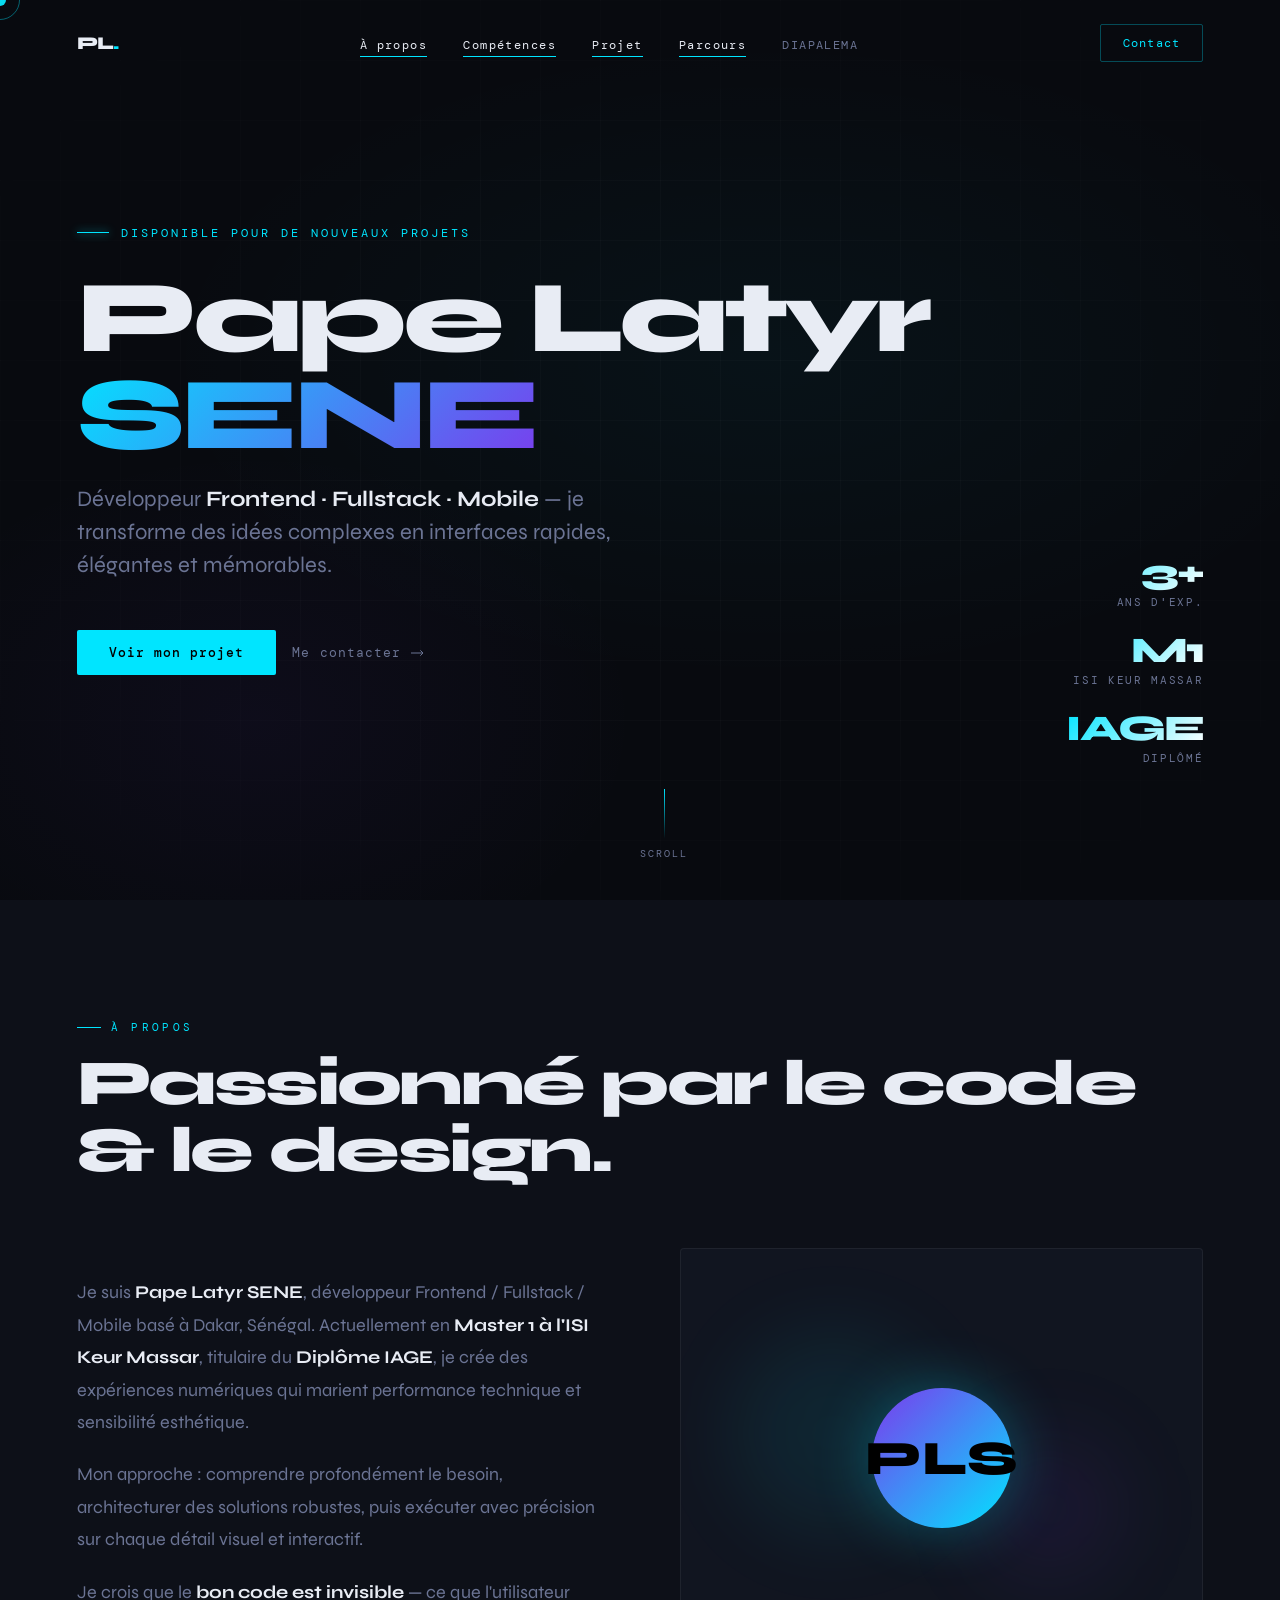
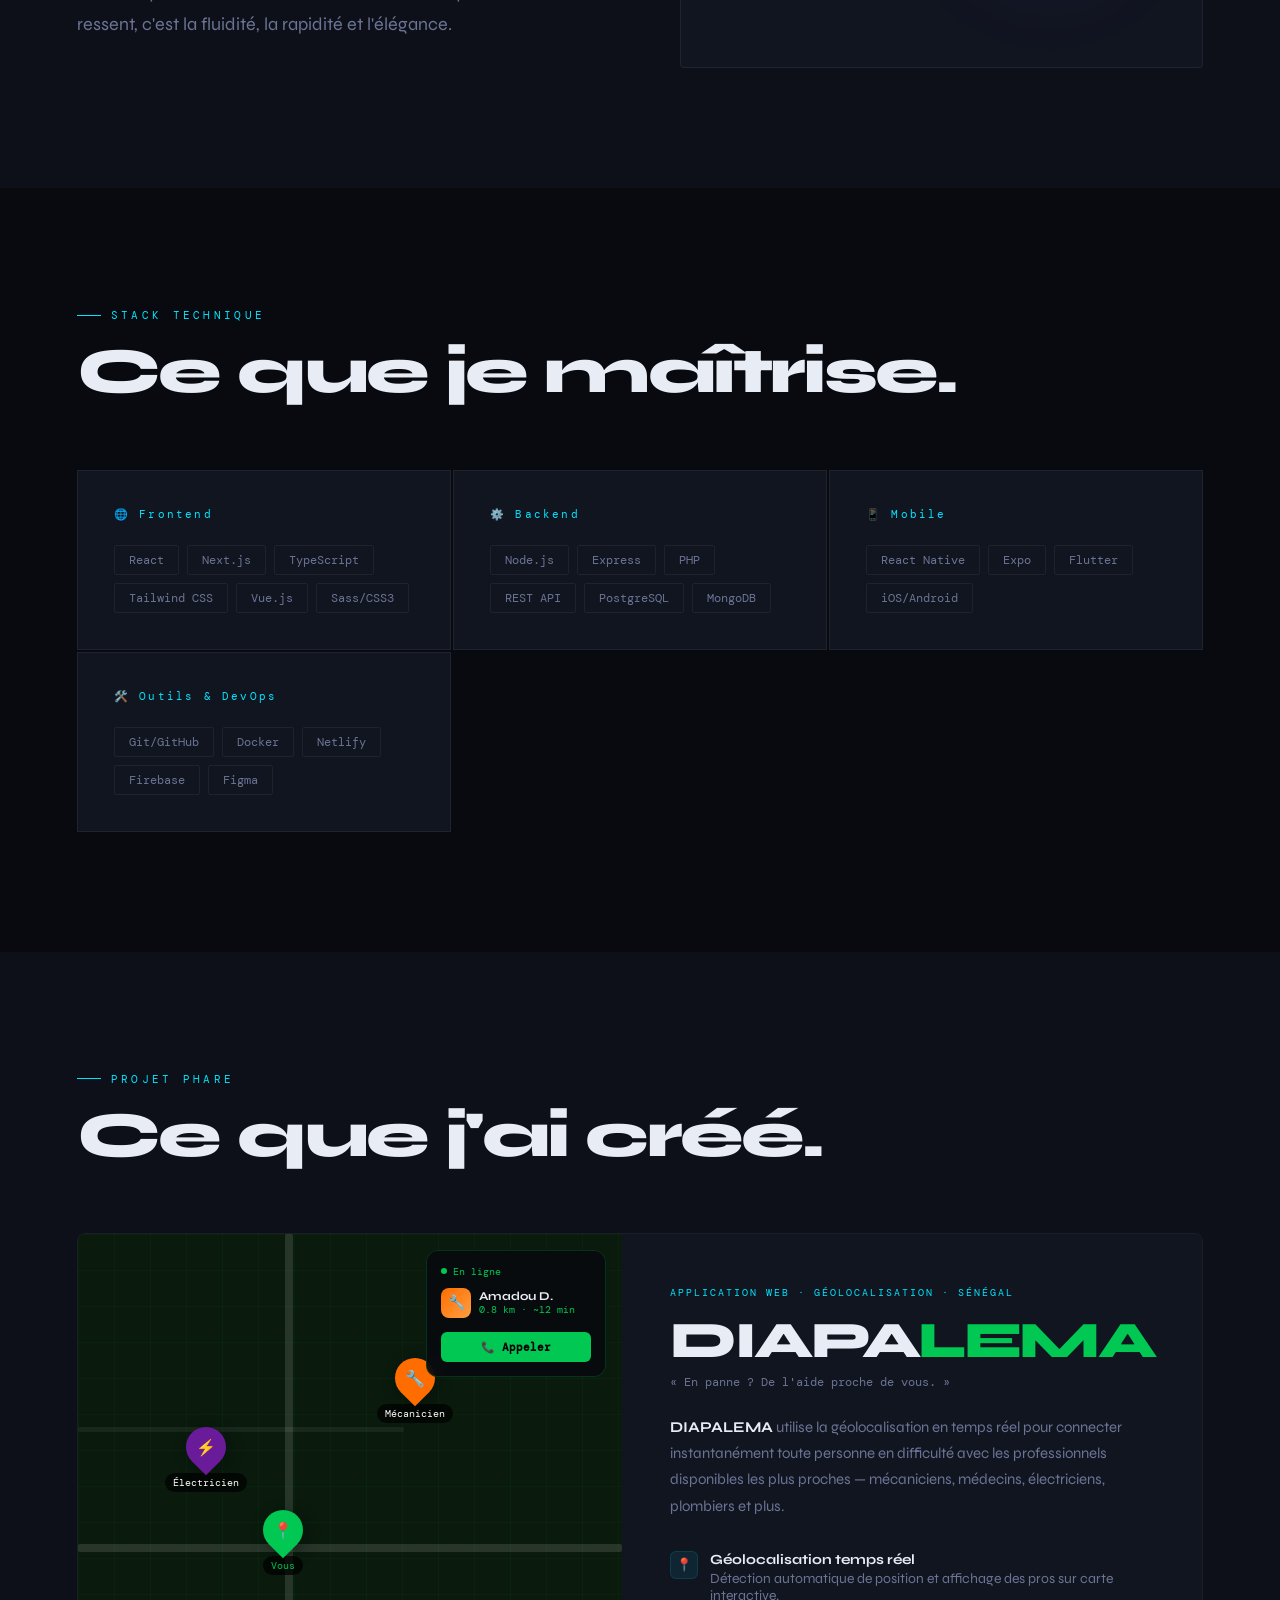
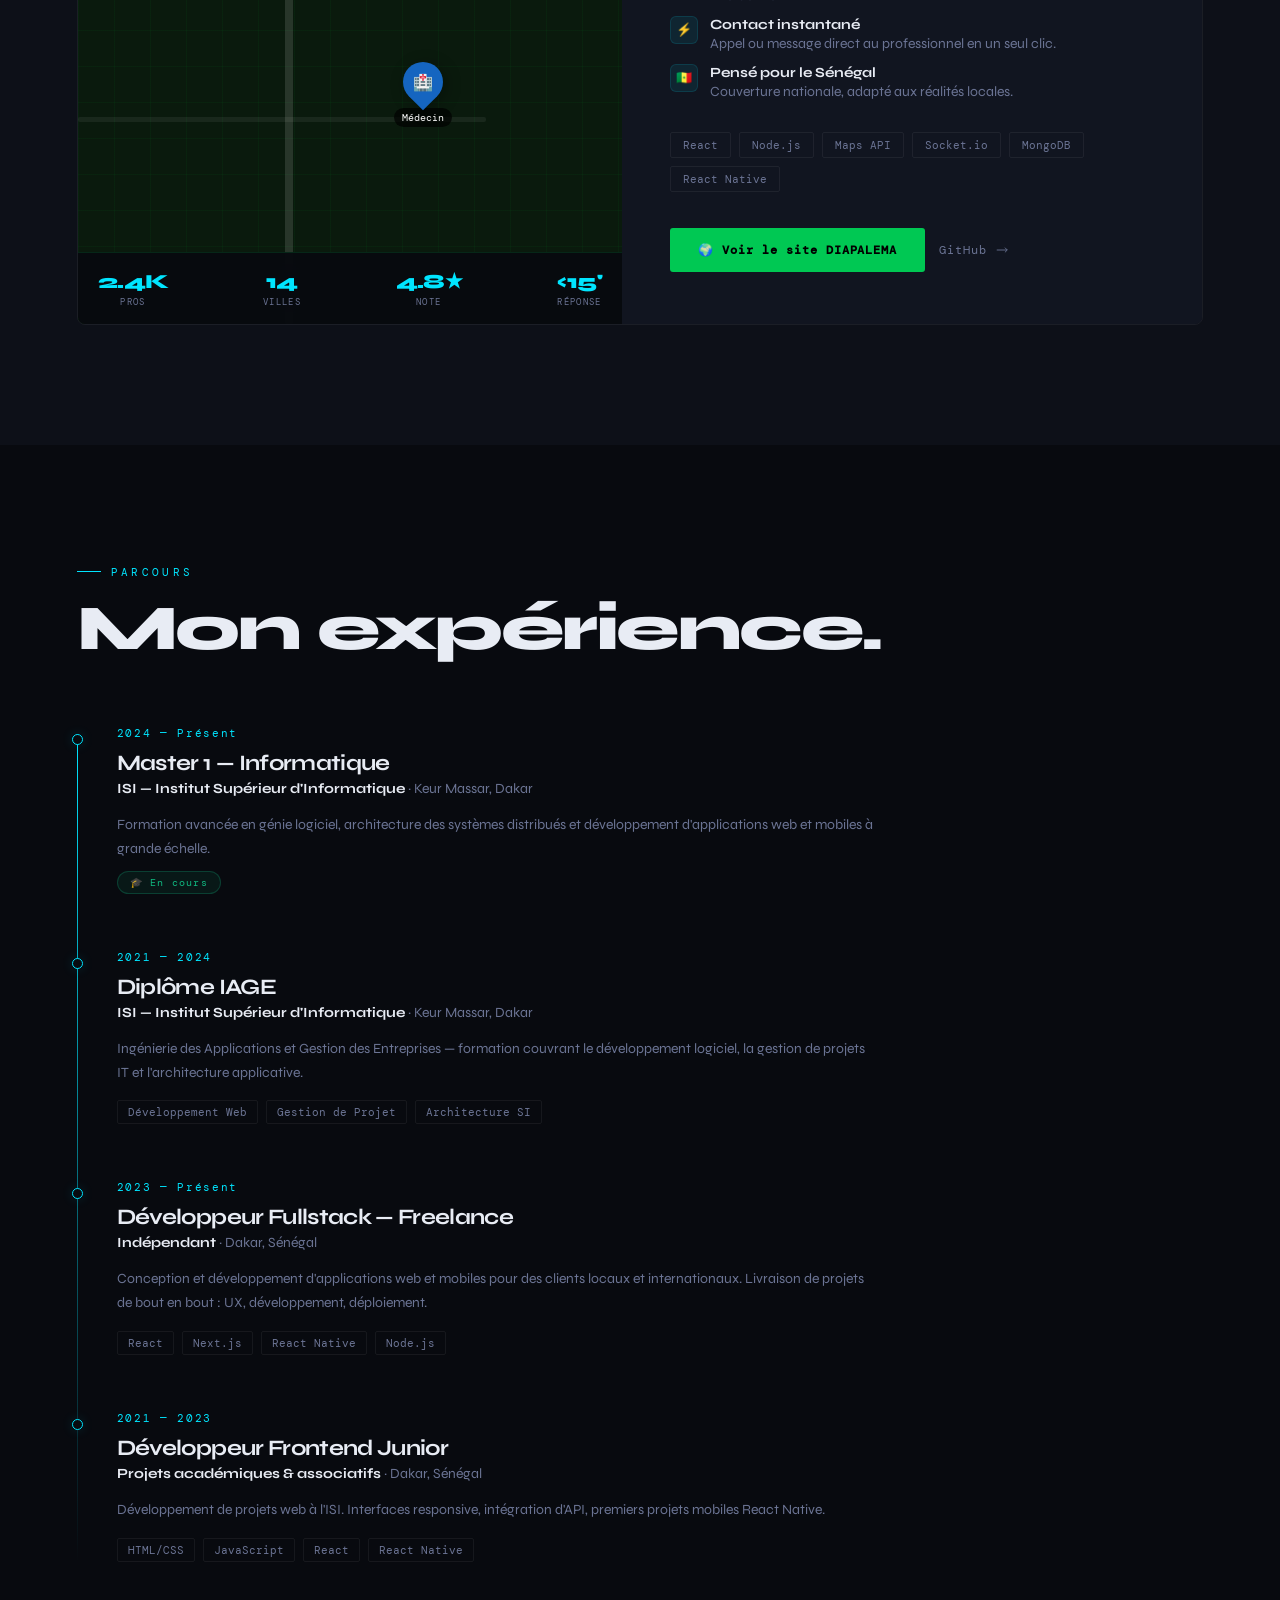
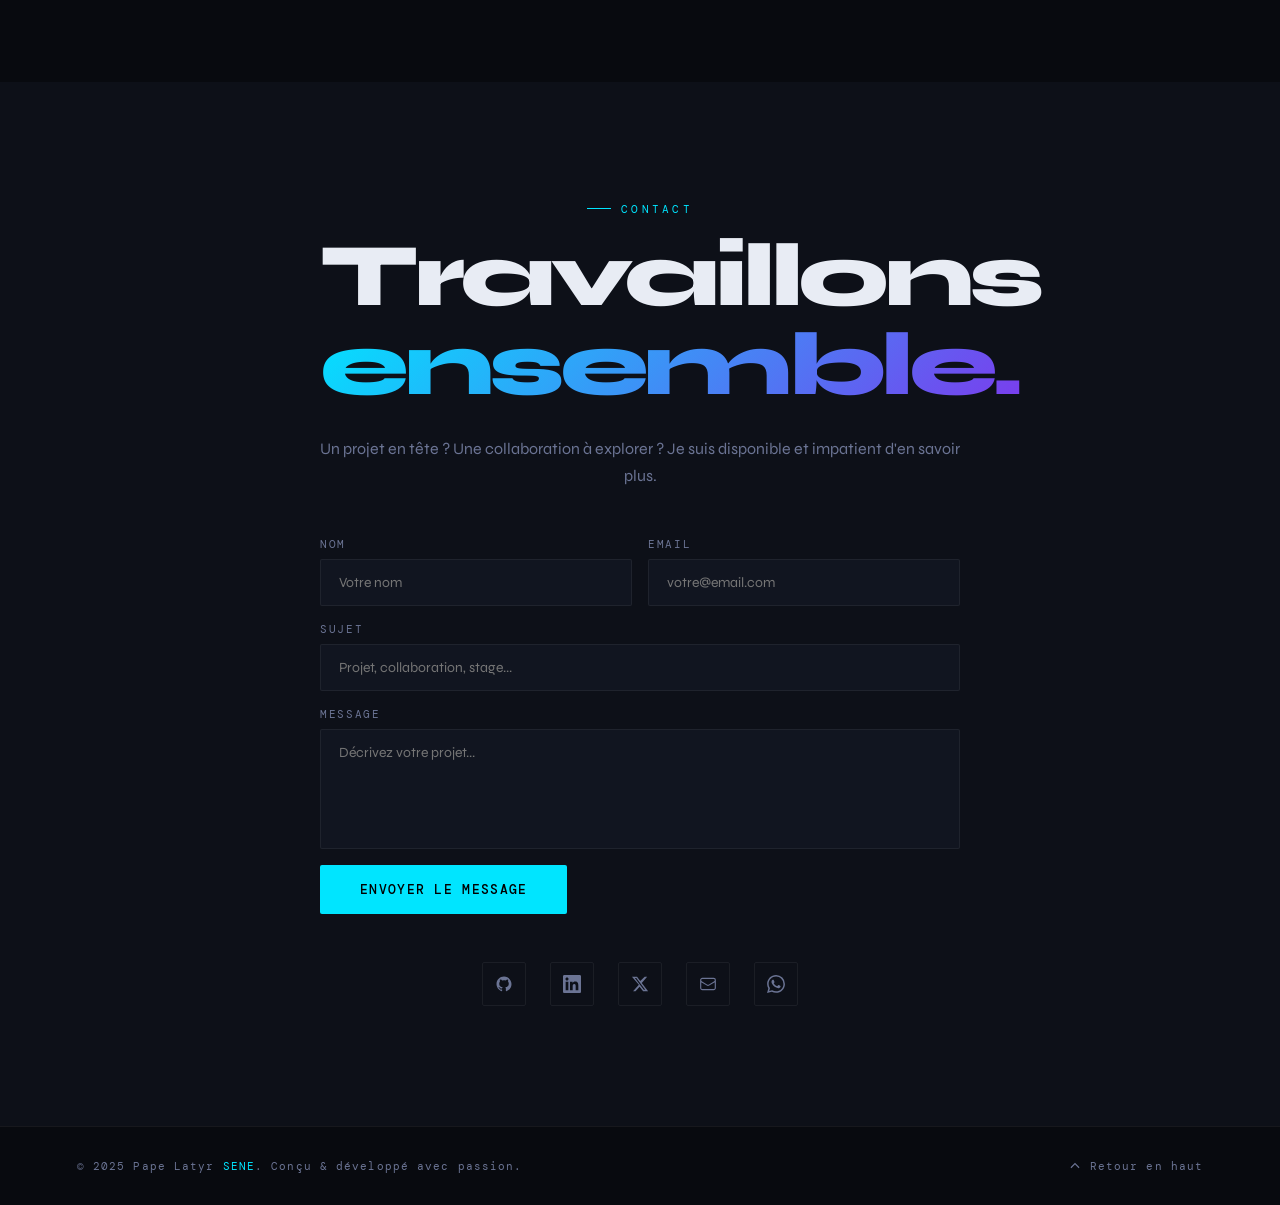
==== commit fc7414af: "Mettre à jour l'URL Twitter vers X.com" ====
--- a/index.html
+++ b/index.html
@@ -504,7 +504,7 @@
             </svg>
           </a>
           <a
-            href="mailto:papelatyr@gmail.com"
+            href="mailto:www.papelatyr@gmail.com"
             class="lien-social"
             title="Email"
           >
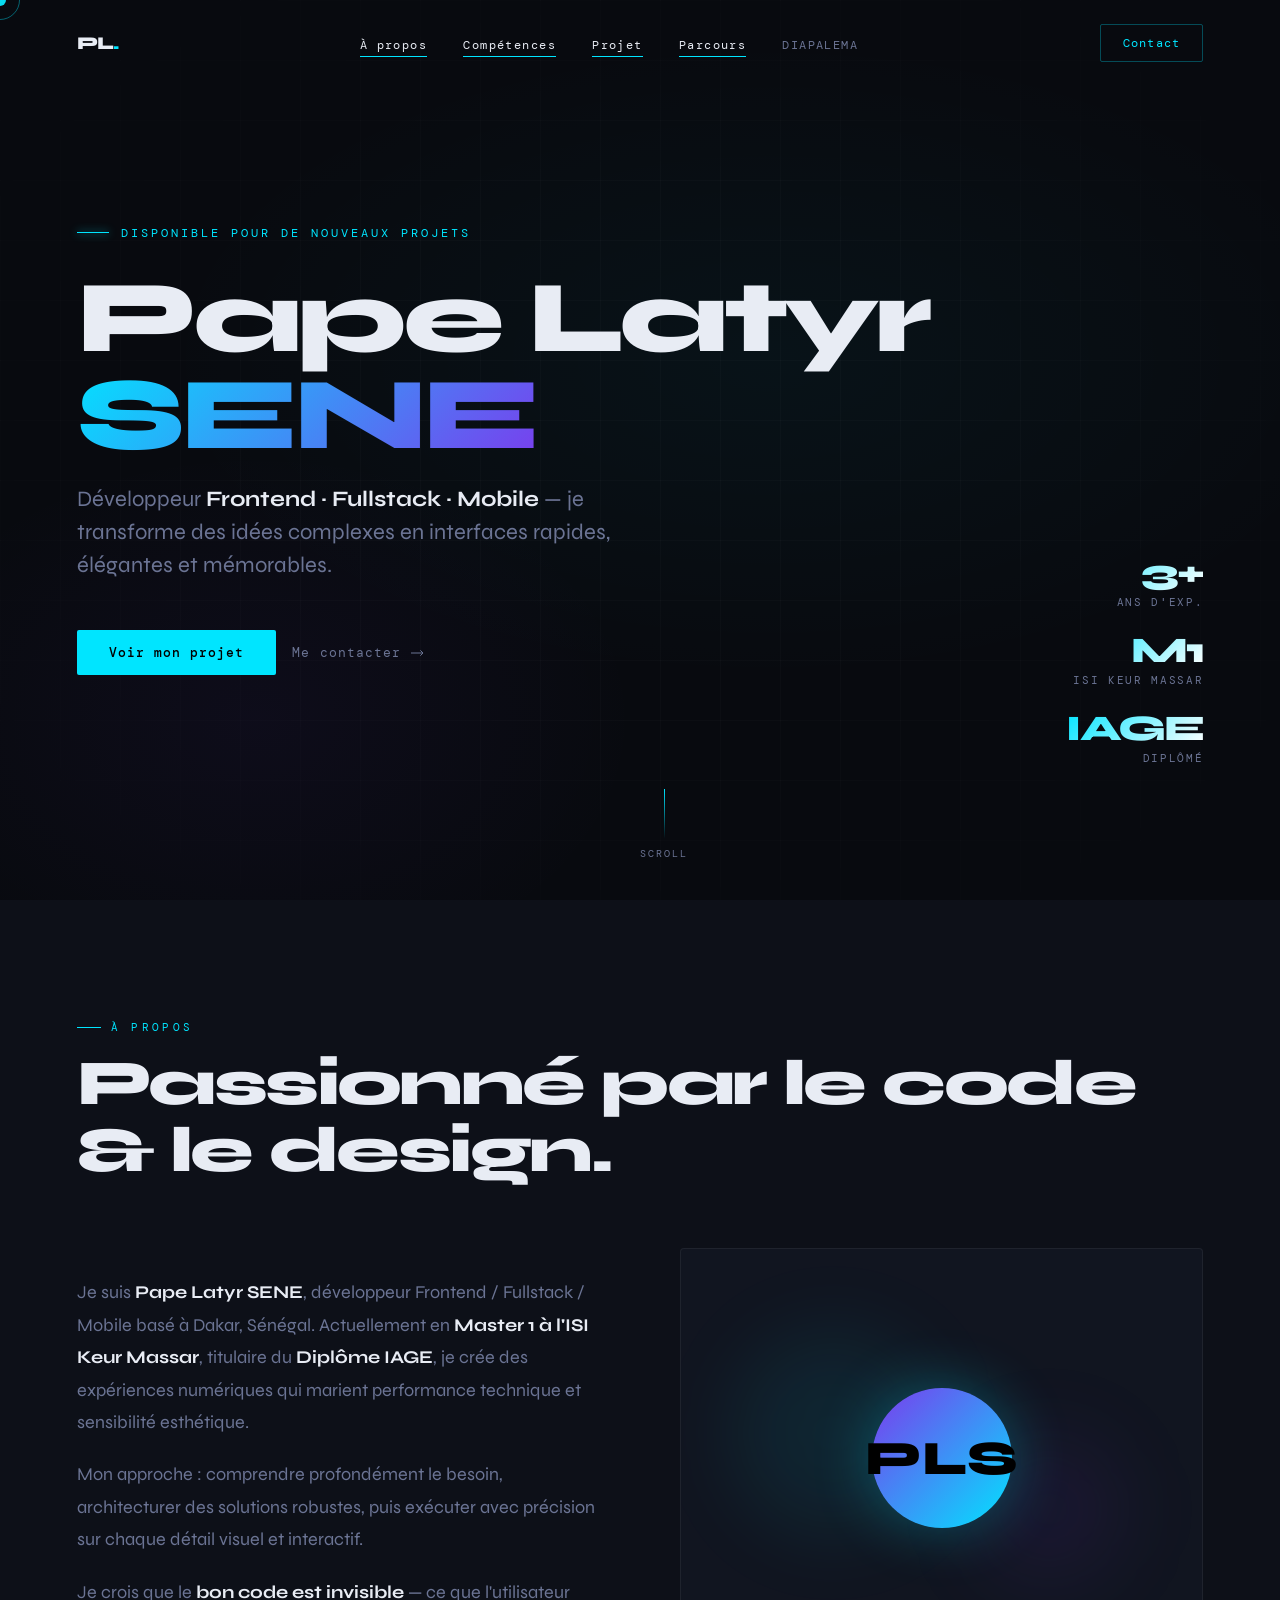
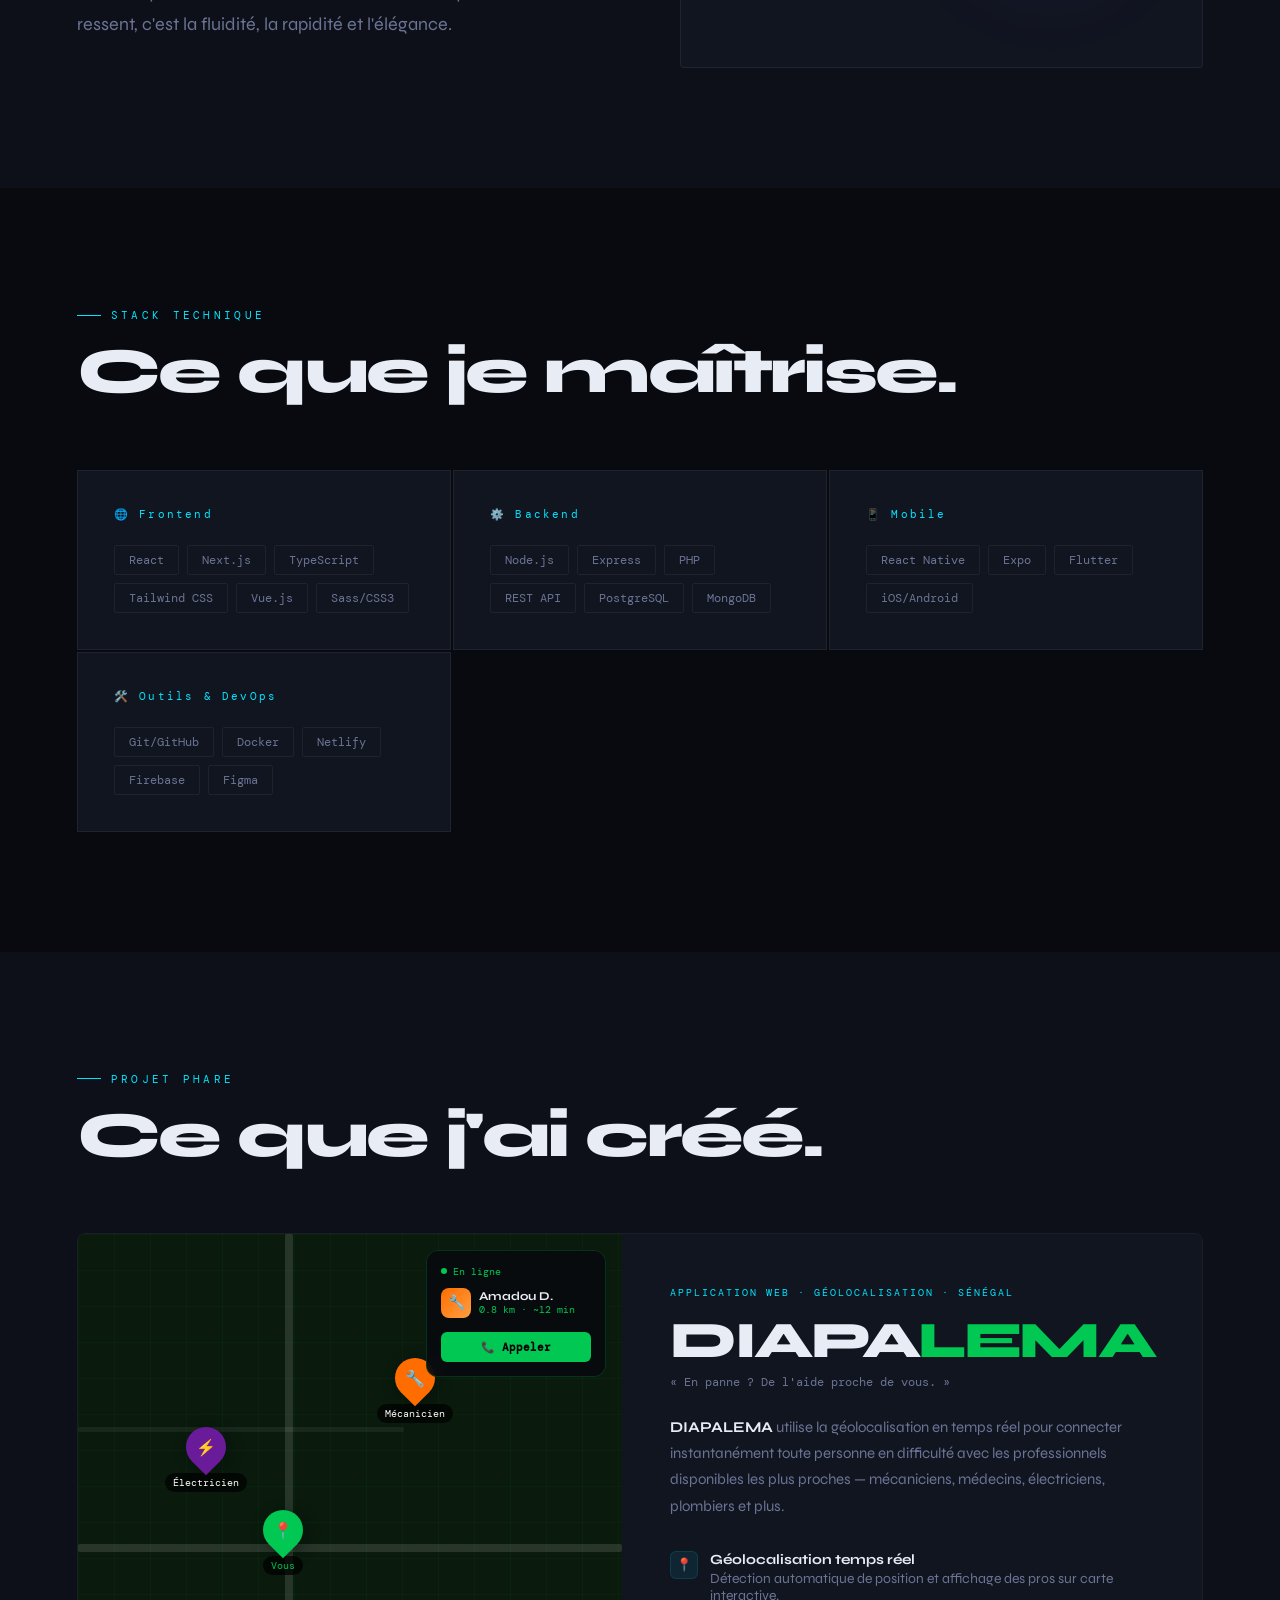
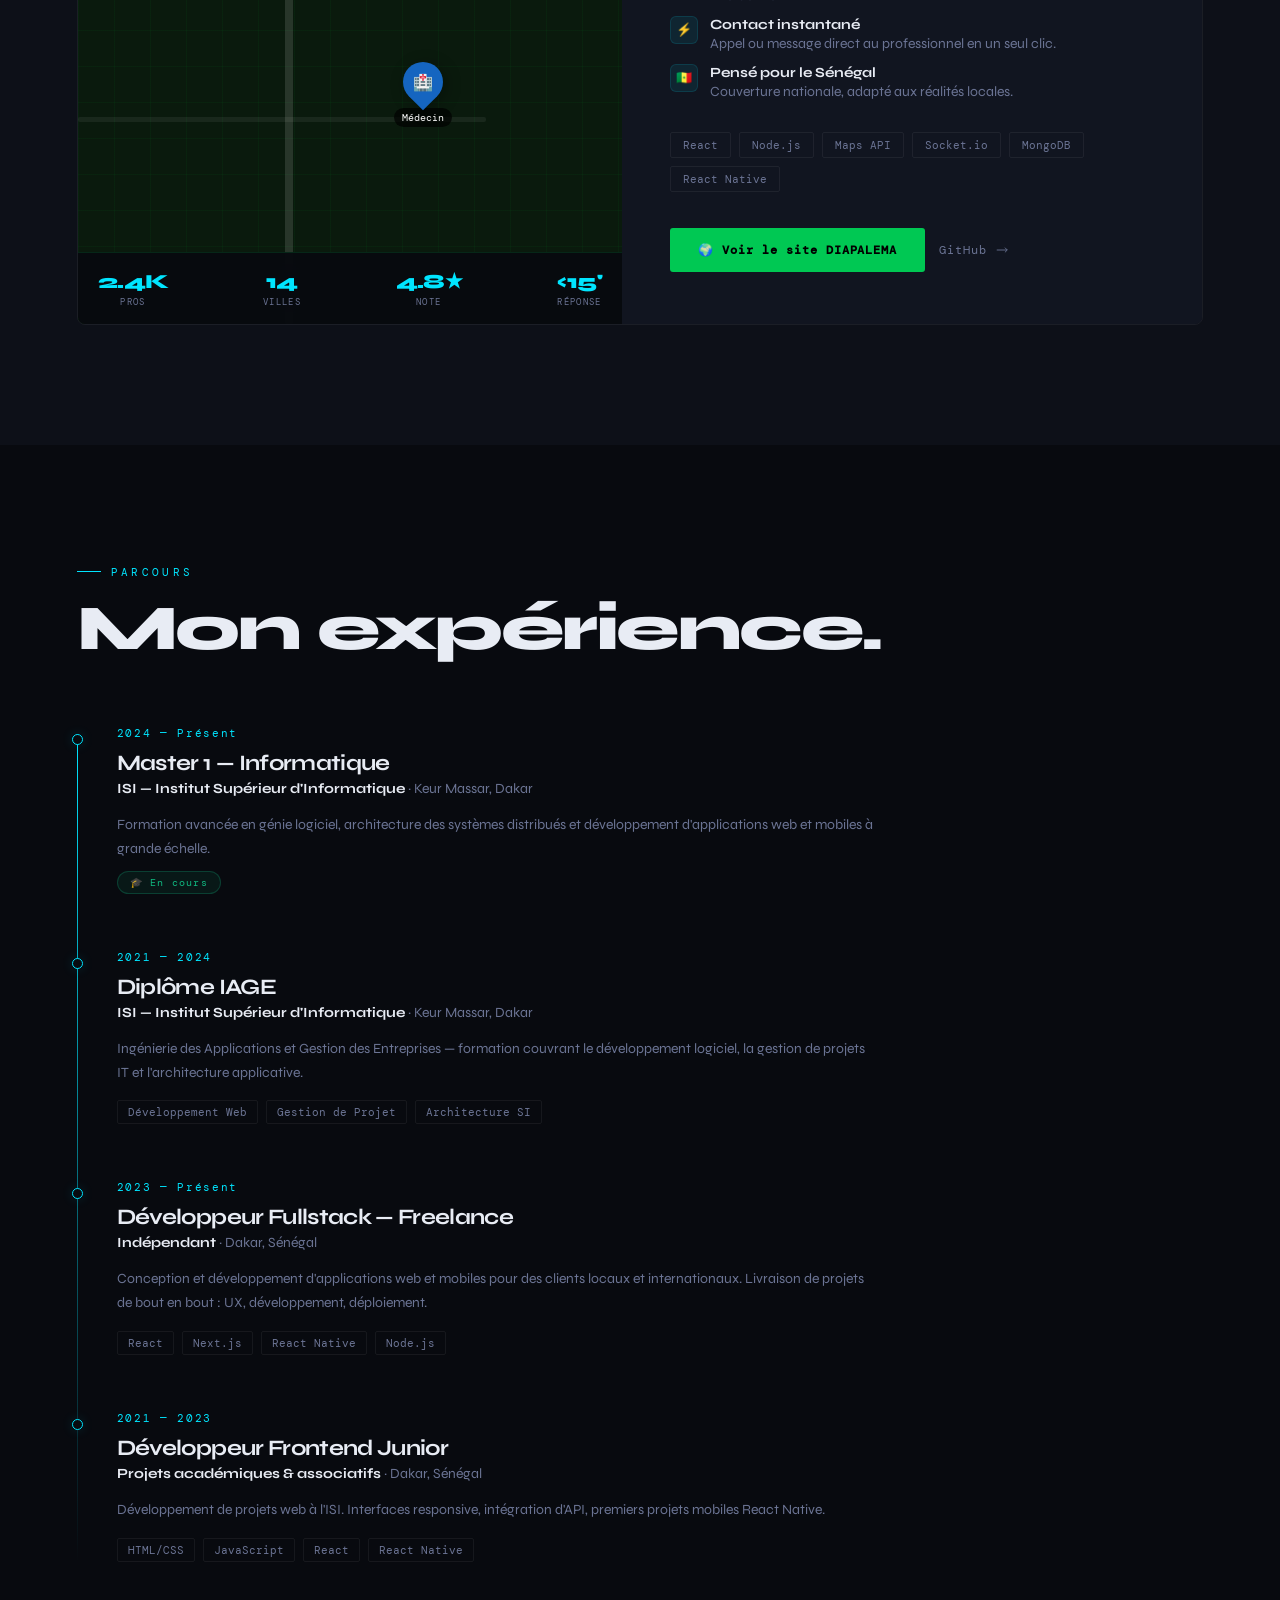
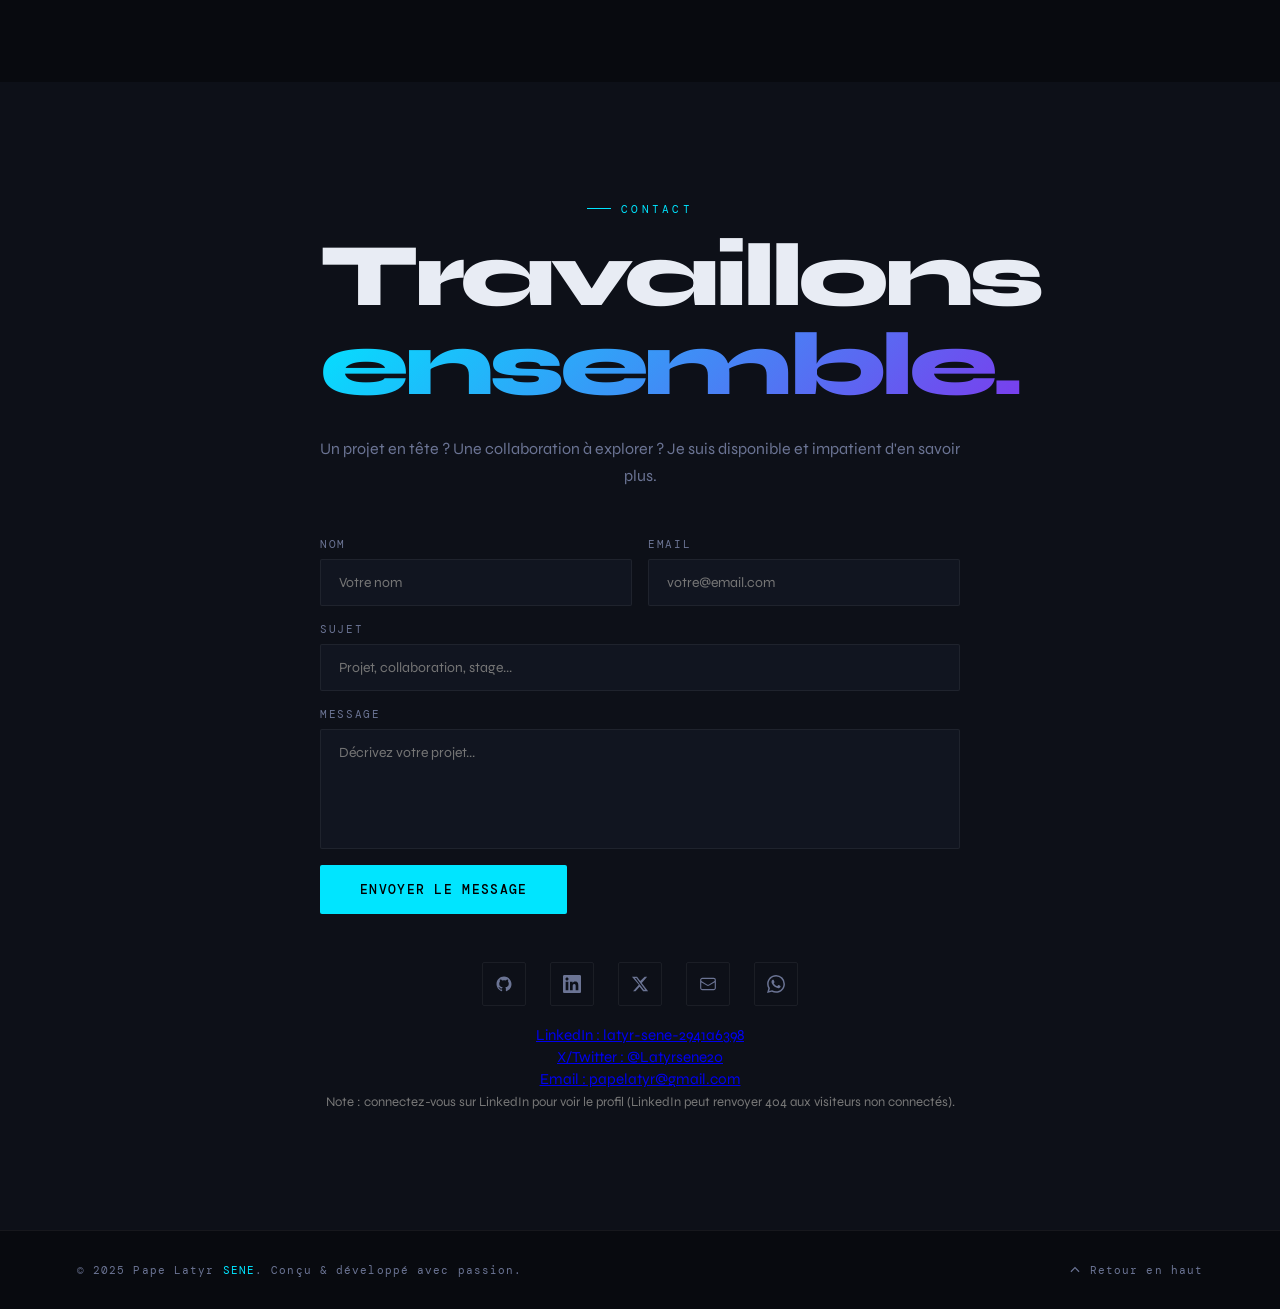
==== commit 5780867d: "Correction liens contact LinkedIn/Twitter/Email et ajout des liens explicites" ====
--- a/index.html
+++ b/index.html
@@ -504,7 +504,7 @@
             </svg>
           </a>
           <a
-            href="mailto:www.papelatyr@gmail.com"
+            href="mailto:papelatyr@gmail.com"
             class="lien-social"
             title="Email"
           >
@@ -534,6 +534,15 @@
             </svg>
           </a>
         </div>
+
+        <div class="infos-contact-supplementaires apparition" style="margin-top: 20px; text-align: center;">
+          <p style="margin: 4px 0; font-size: 0.95rem;"><a href="https://www.linkedin.com/in/latyr-sene-2941a6398" target="_blank" rel="noopener">LinkedIn : latyr-sene-2941a6398</a></p>
+          <p style="margin: 4px 0; font-size: 0.95rem;"><a href="https://x.com/Latyrsene20" target="_blank" rel="noopener">X/Twitter : @Latyrsene20</a></p>
+          <p style="margin: 4px 0; font-size: 0.95rem;"><a href="mailto:papelatyr@gmail.com">Email : papelatyr@gmail.com</a></p>
+          <p style="margin: 6px 0 0 0; color: #777; font-size: 0.82rem;">
+            Note : connectez-vous sur LinkedIn pour voir le profil (LinkedIn peut renvoyer 404 aux visiteurs non connectés).
+          </p>
+        </div>
       </div>
     </section>
 
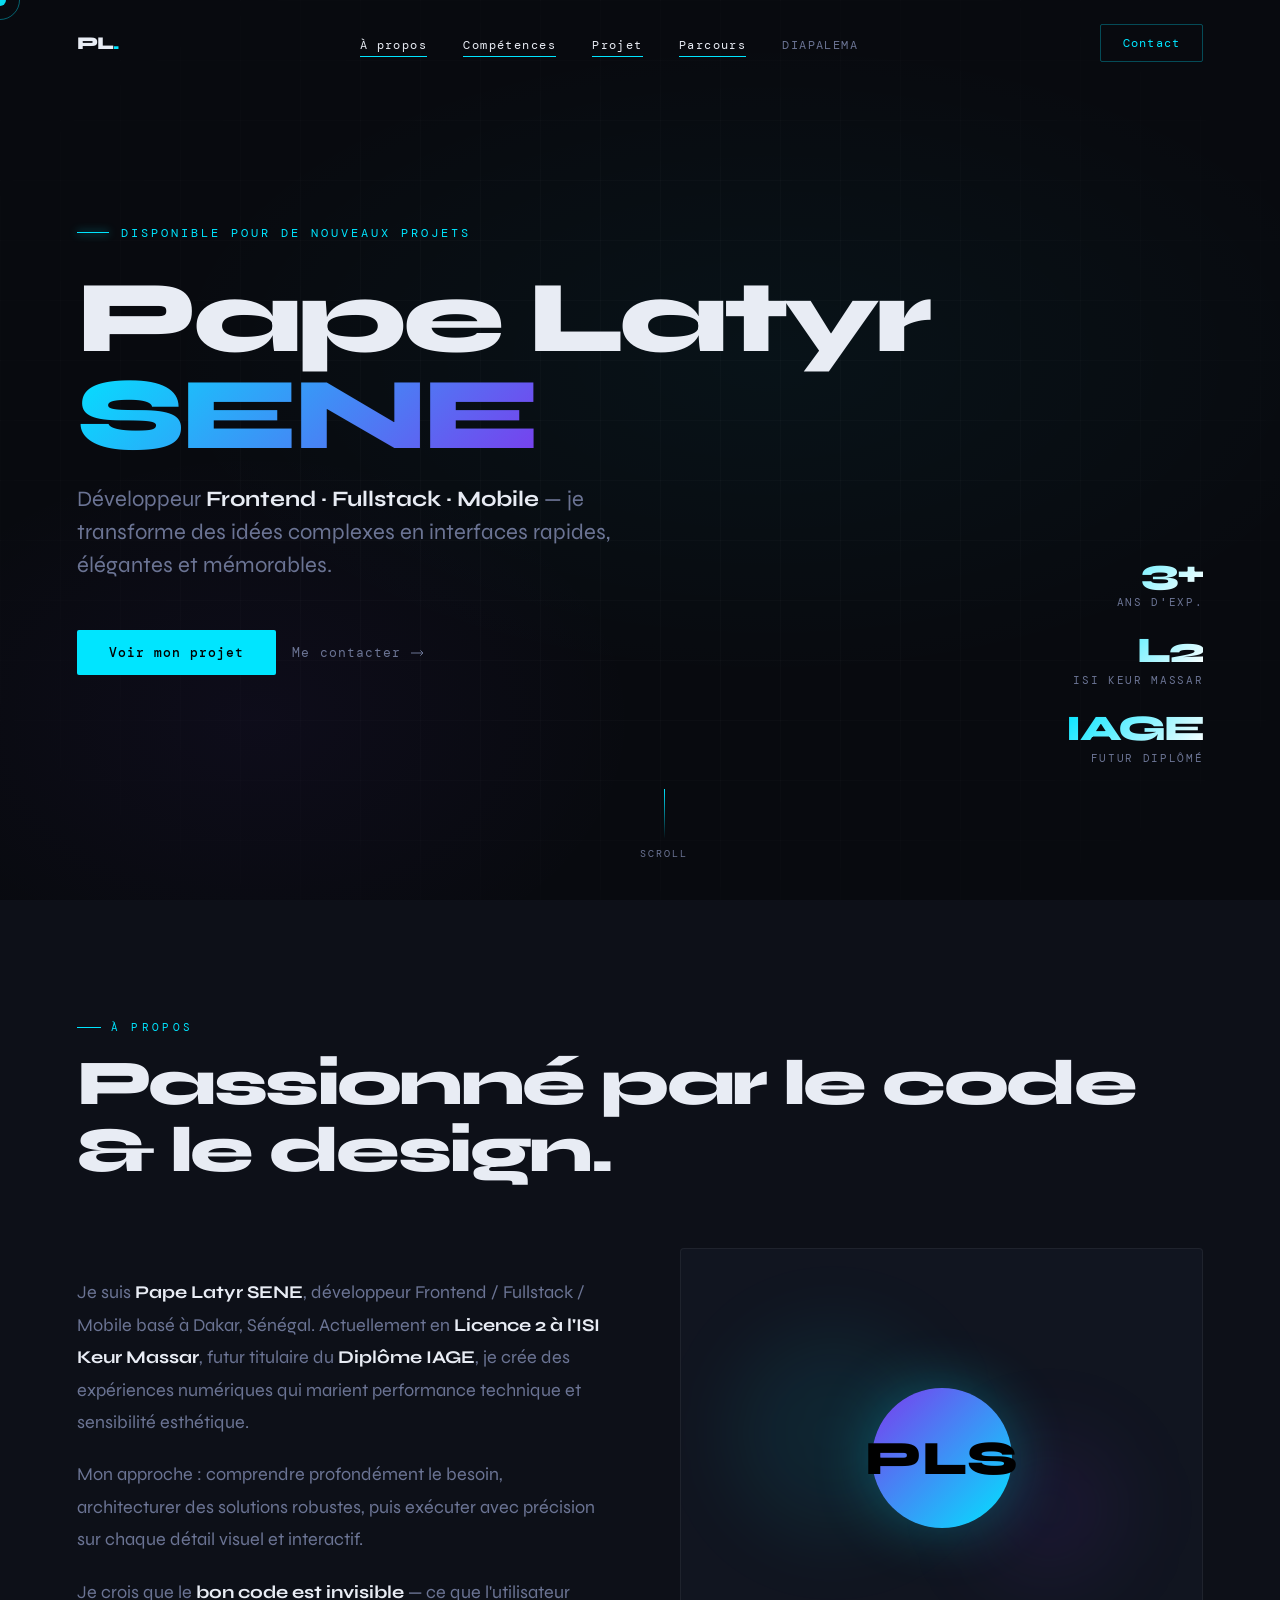
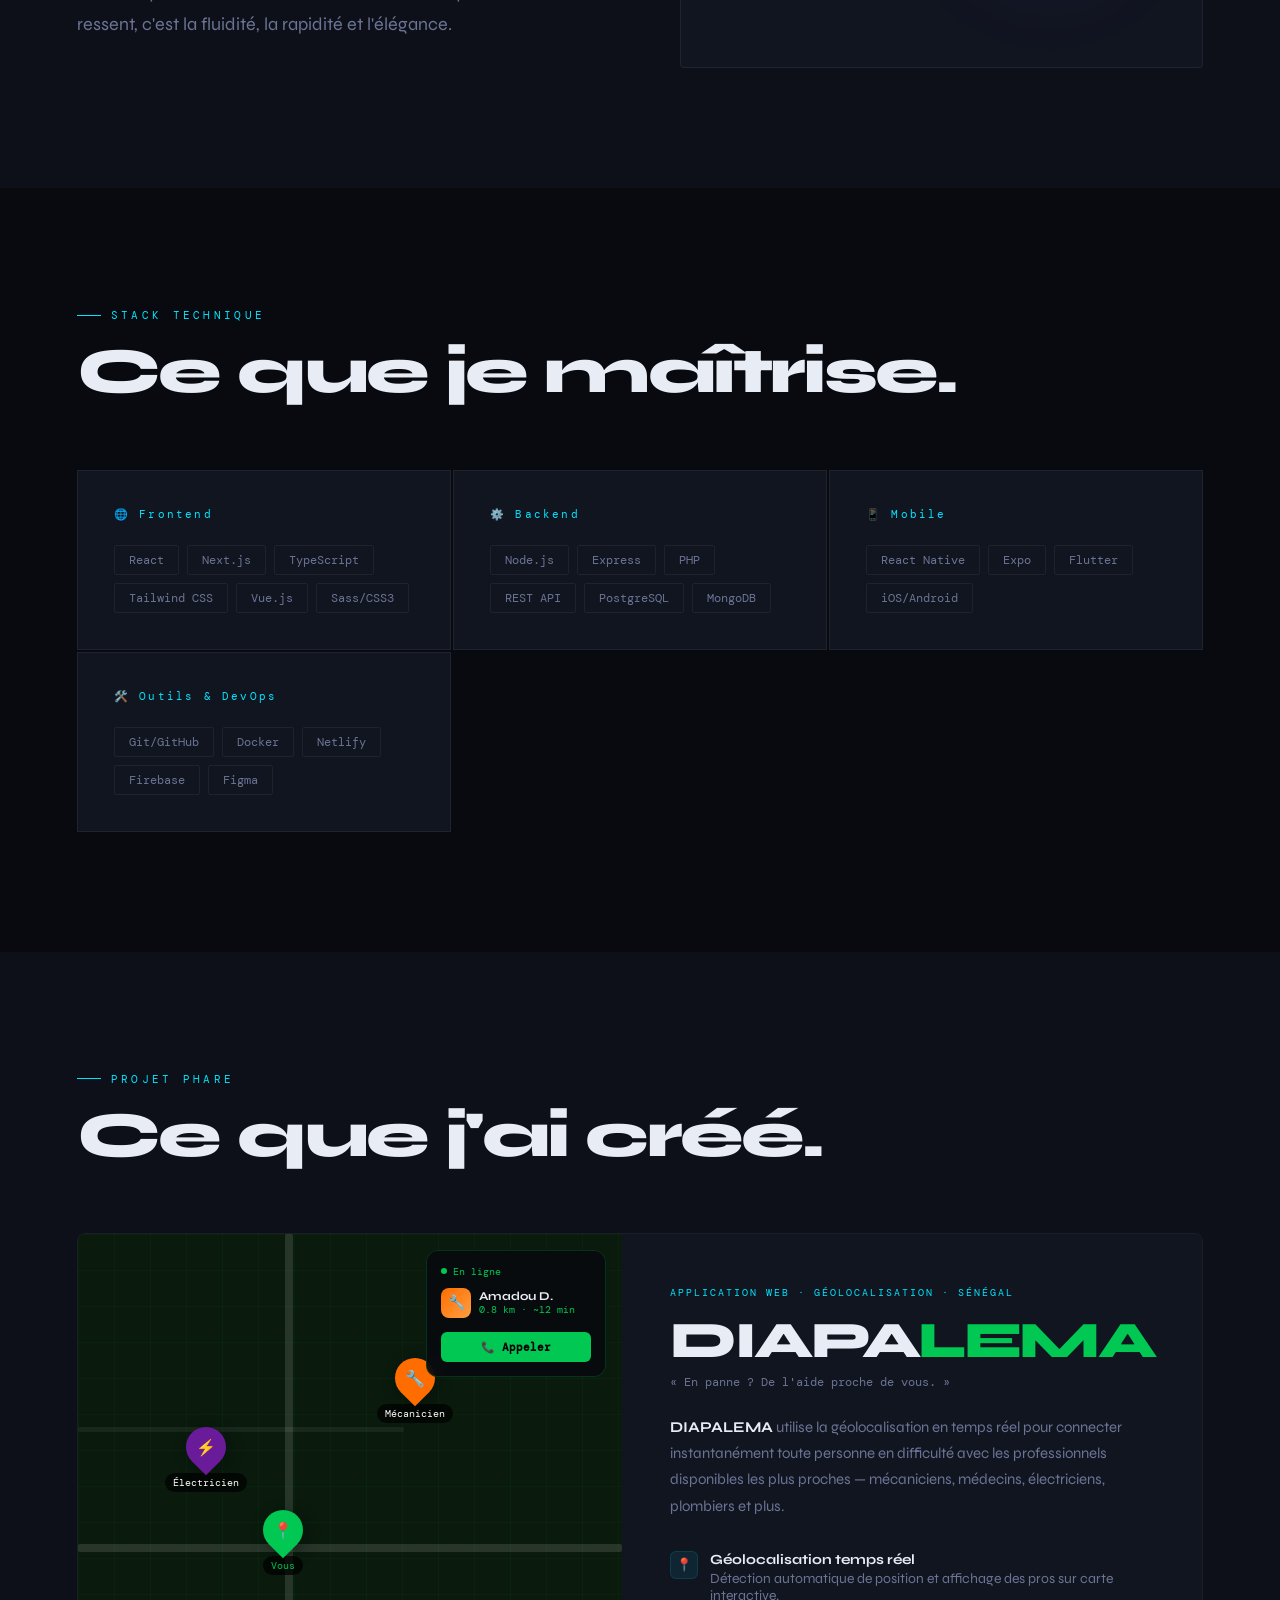
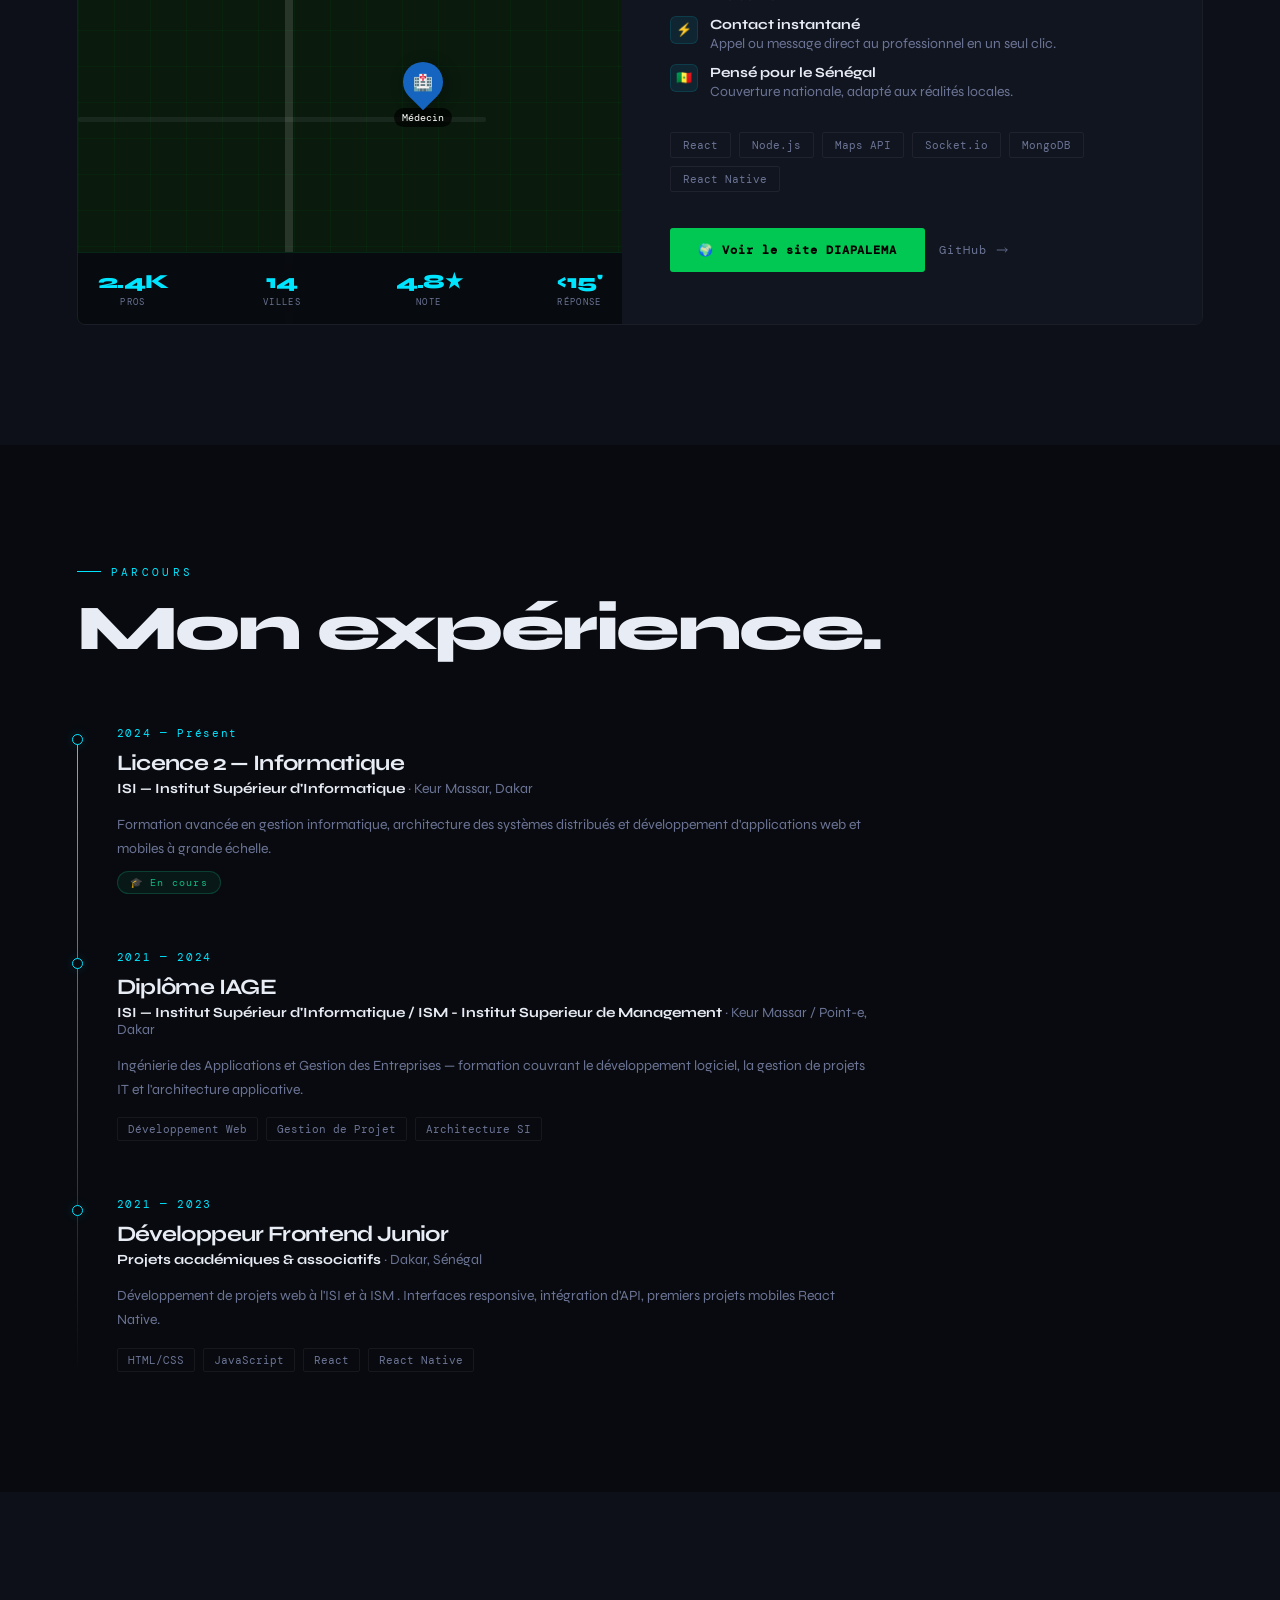
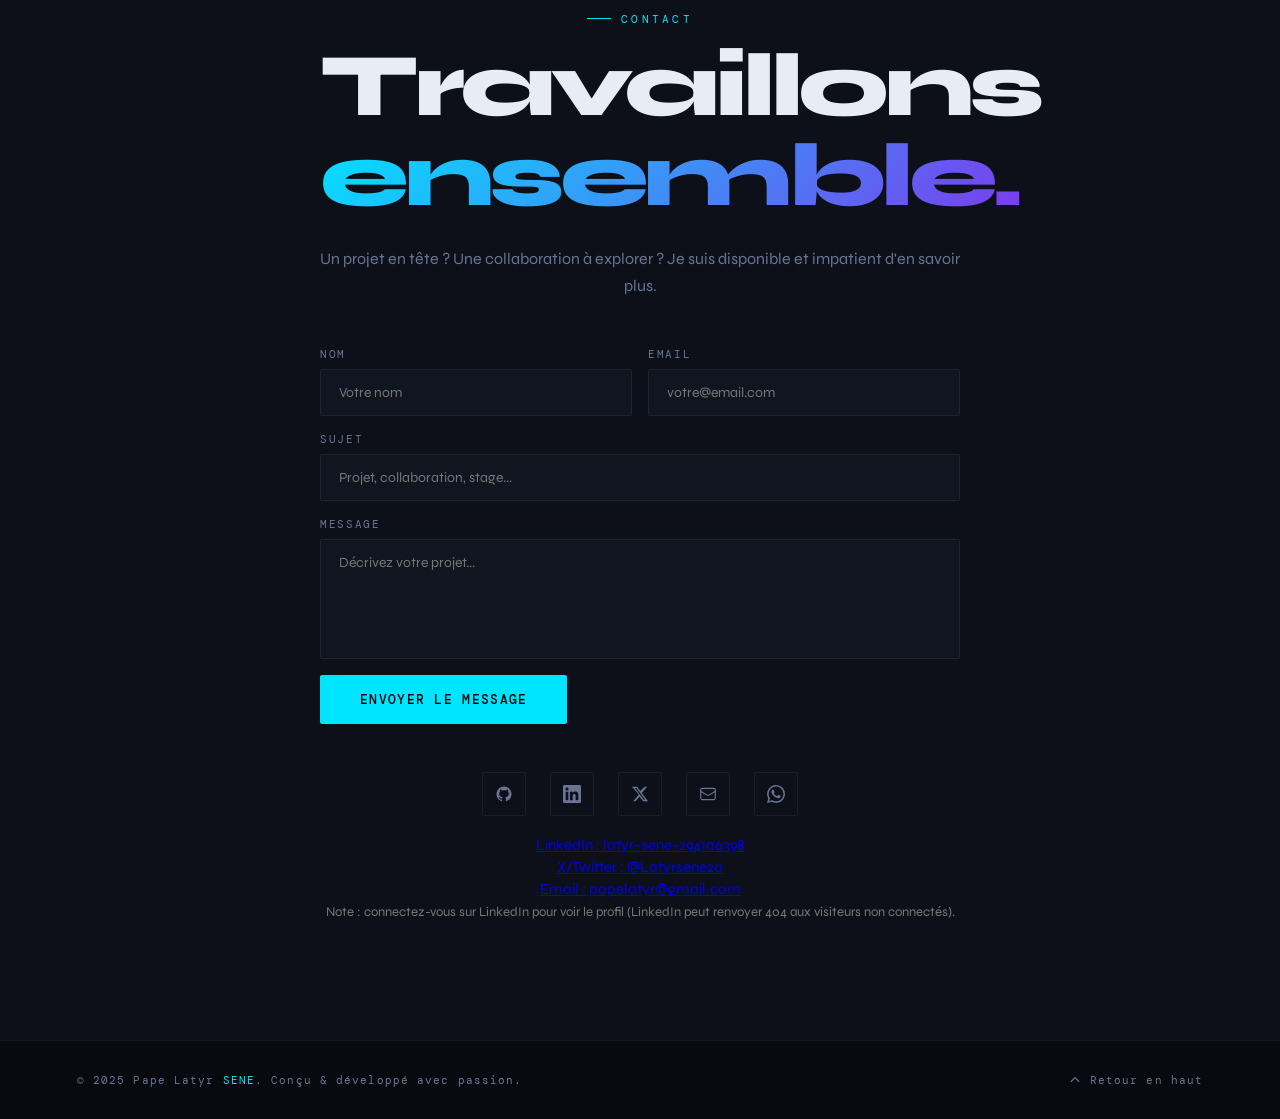
==== commit ee142afc: "mise a jour" ====
--- a/index.html
+++ b/index.html
@@ -87,12 +87,12 @@
           <div class="stat-hero-label">ANS D'EXP.</div>
         </div>
         <div class="stat-hero">
-          <div class="stat-hero-nombre">M1</div>
+          <div class="stat-hero-nombre">L2</div>
           <div class="stat-hero-label">ISI KEUR MASSAR</div>
         </div>
         <div class="stat-hero">
           <div class="stat-hero-nombre">IAGE</div>
-          <div class="stat-hero-label">DIPLÔMÉ</div>
+          <div class="stat-hero-label">FUTUR DIPLÔMÉ</div>
         </div>
       </div>
 
@@ -113,7 +113,7 @@
           <p>
             Je suis <strong>Pape Latyr SENE</strong>, développeur Frontend /
             Fullstack / Mobile basé à Dakar, Sénégal. Actuellement en
-            <strong>Master 1 à l'ISI Keur Massar</strong>, titulaire du
+            <strong>Licence 2 à l'ISI Keur Massar</strong>, futur titulaire du
             <strong>Diplôme IAGE</strong>, je crée des expériences numériques
             qui marient performance technique et sensibilité esthétique.
           </p>
@@ -341,13 +341,13 @@
         <div class="element-parcours apparition">
           <div class="point-parcours"></div>
           <div class="date-parcours">2024 — Présent</div>
-          <h3 class="role-parcours">Master 1 — Informatique</h3>
+          <h3 class="role-parcours">Licence 2 — Informatique</h3>
           <p class="entreprise-parcours">
             <strong>ISI — Institut Supérieur d'Informatique</strong> · Keur
             Massar, Dakar
           </p>
           <p class="description-parcours">
-            Formation avancée en génie logiciel, architecture des systèmes
+            Formation avancée en gestion informatique, architecture des systèmes
             distribués et développement d'applications web et mobiles à grande
             échelle.
           </p>
@@ -359,8 +359,8 @@
           <div class="date-parcours">2021 — 2024</div>
           <h3 class="role-parcours">Diplôme IAGE</h3>
           <p class="entreprise-parcours">
-            <strong>ISI — Institut Supérieur d'Informatique</strong> · Keur
-            Massar, Dakar
+            <strong>ISI — Institut Supérieur d'Informatique  / ISM - Institut Superieur de Management</strong> · Keur
+            Massar / Point-e, Dakar
           </p>
           <p class="description-parcours">
             Ingénierie des Applications et Gestion des Entreprises — formation
@@ -374,26 +374,7 @@
           </div>
         </div>
 
-        <div class="element-parcours apparition">
-          <div class="point-parcours"></div>
-          <div class="date-parcours">2023 — Présent</div>
-          <h3 class="role-parcours">Développeur Fullstack — Freelance</h3>
-          <p class="entreprise-parcours">
-            <strong>Indépendant</strong> · Dakar, Sénégal
-          </p>
-          <p class="description-parcours">
-            Conception et développement d'applications web et mobiles pour des
-            clients locaux et internationaux. Livraison de projets de bout en
-            bout : UX, développement, déploiement.
-          </p>
-          <div class="liste-techs">
-            <span class="tech">React</span>
-            <span class="tech">Next.js</span>
-            <span class="tech">React Native</span>
-            <span class="tech">Node.js</span>
-          </div>
-        </div>
-
+       
         <div class="element-parcours apparition">
           <div class="point-parcours"></div>
           <div class="date-parcours">2021 — 2023</div>
@@ -403,7 +384,7 @@
             Sénégal
           </p>
           <p class="description-parcours">
-            Développement de projets web à l'ISI. Interfaces responsive,
+            Développement de projets web à l'ISI et à ISM . Interfaces responsive,
             intégration d'API, premiers projets mobiles React Native.
           </p>
           <div class="liste-techs">
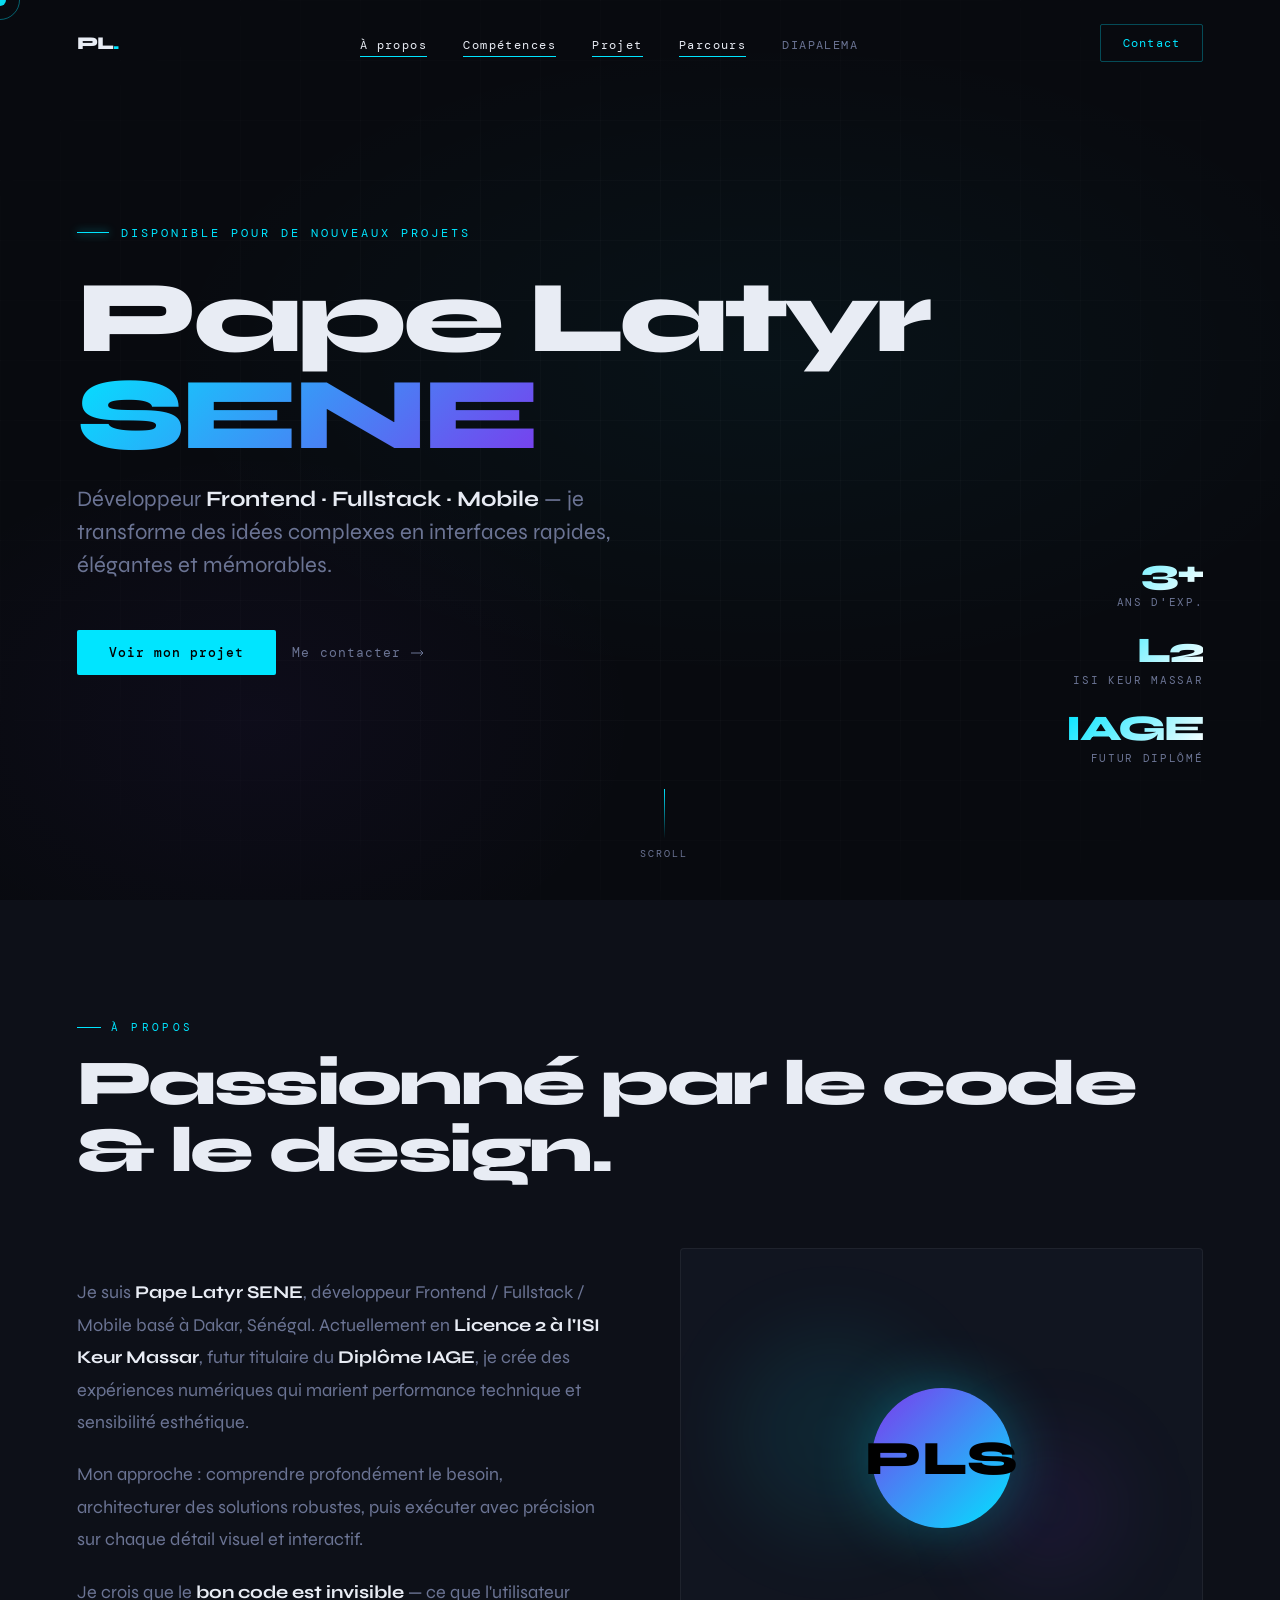
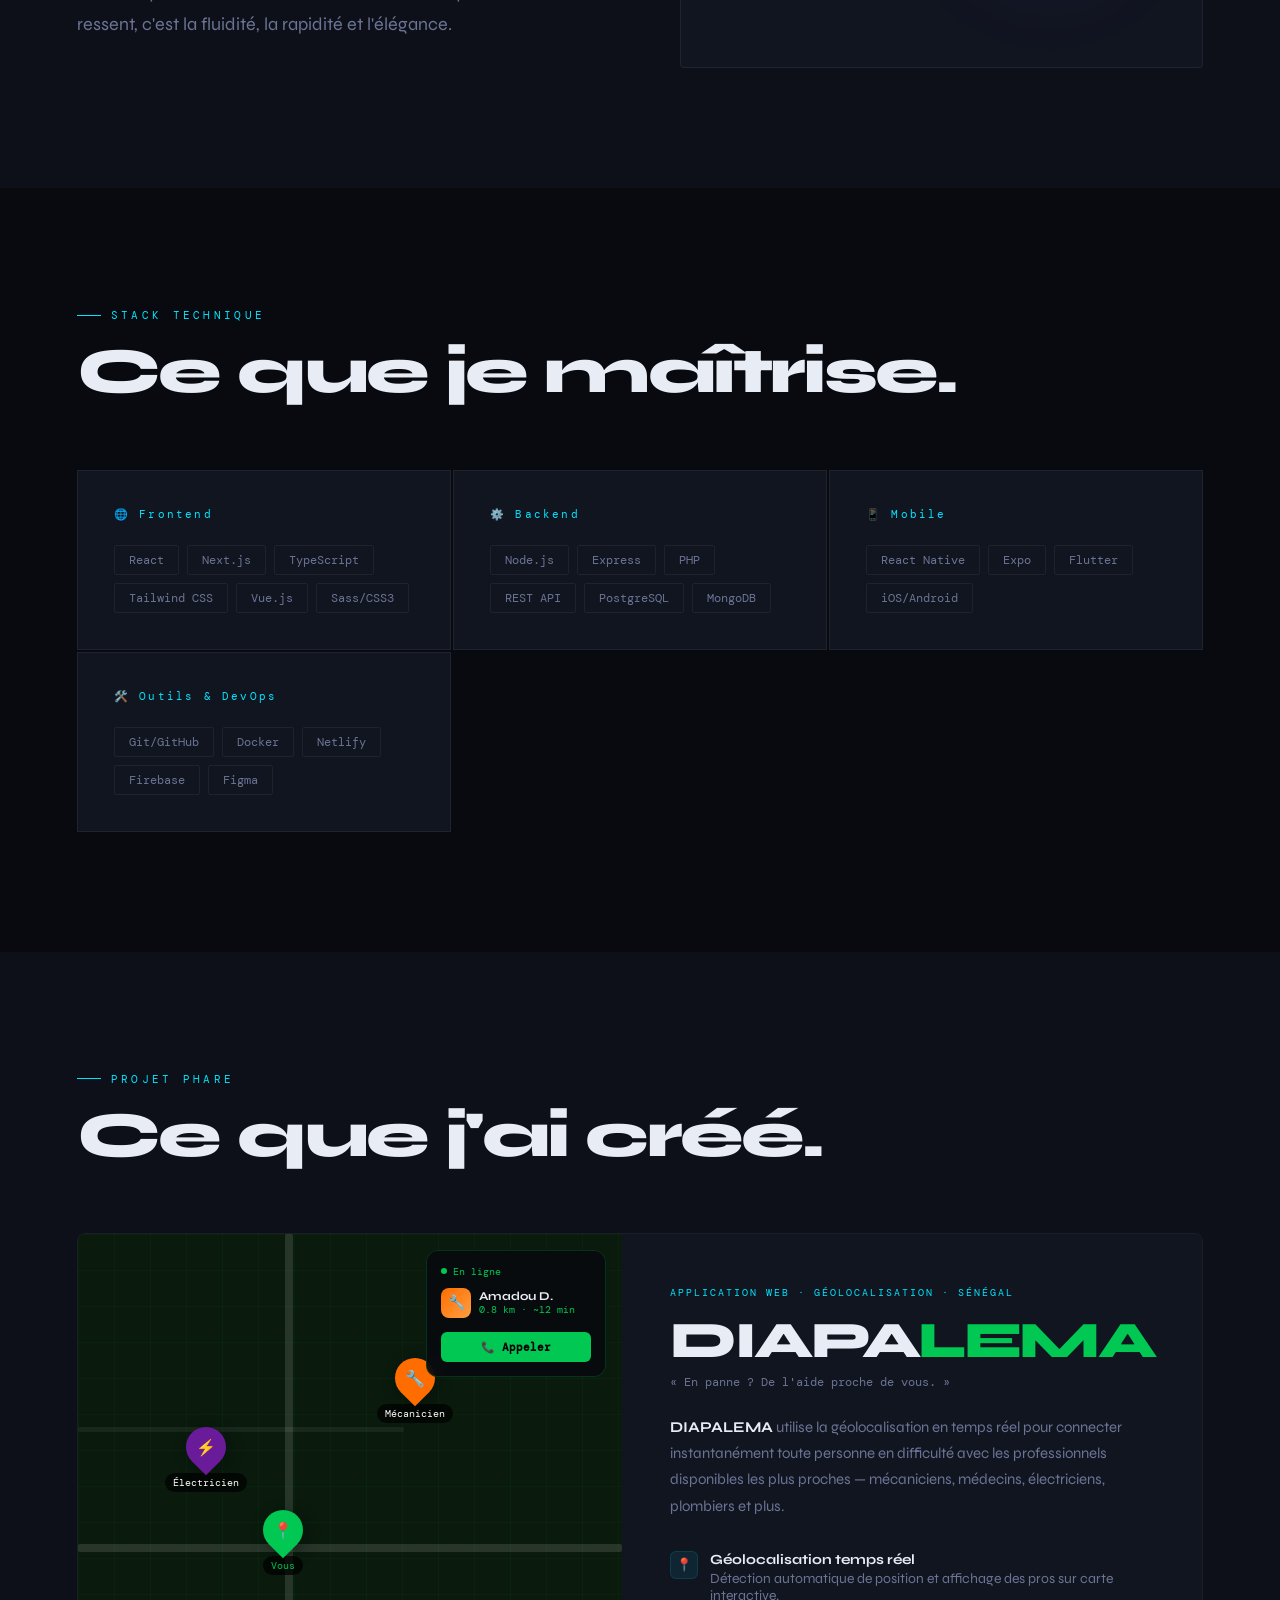
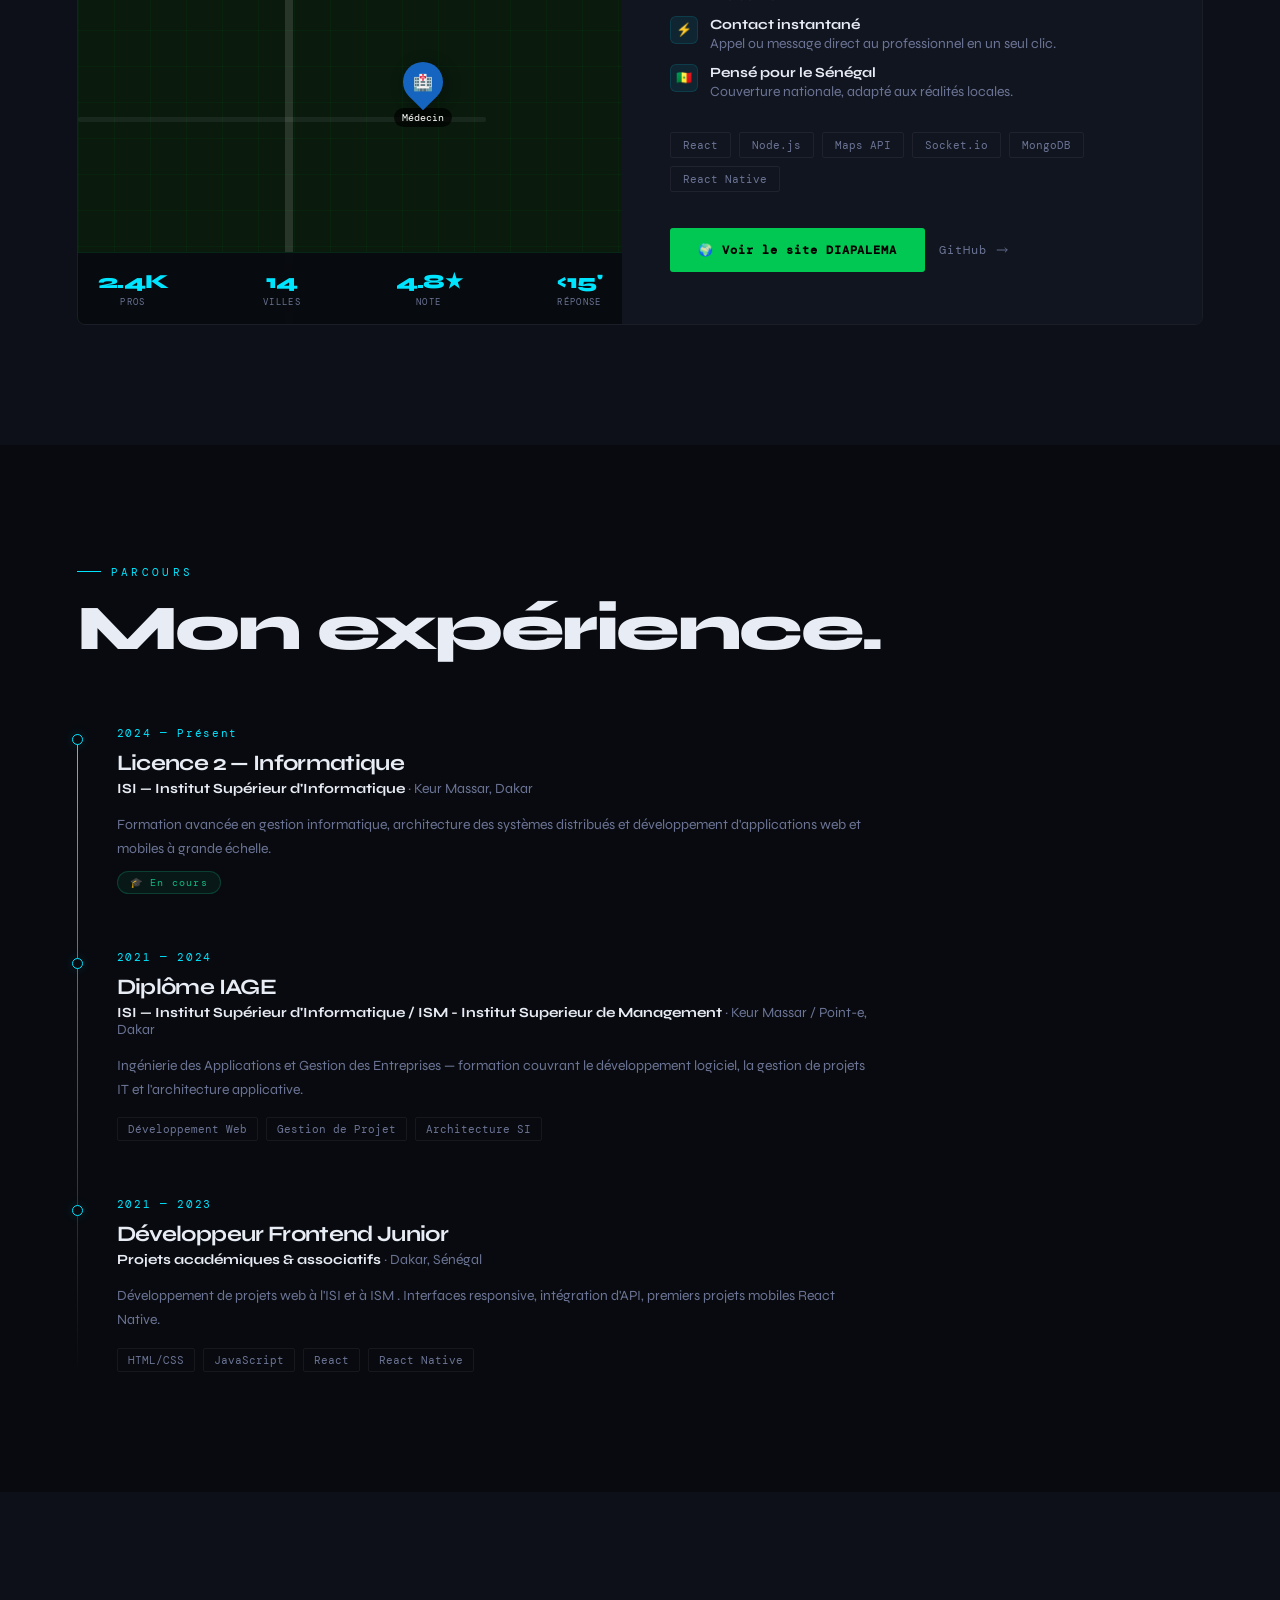
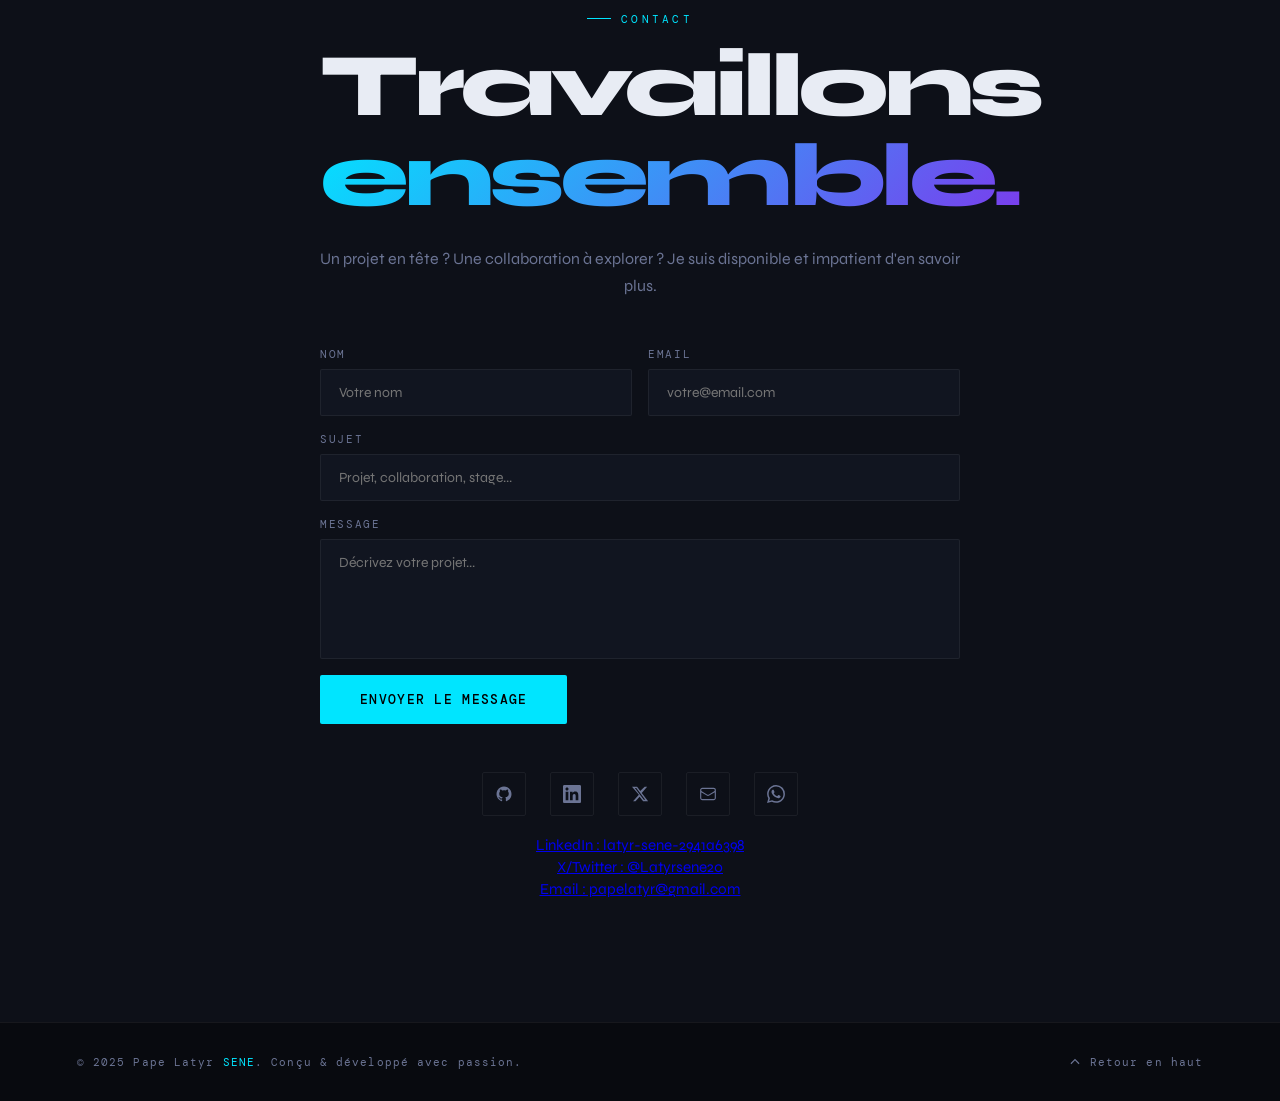
==== commit 71f6c913: "update" ====
--- a/index.html
+++ b/index.html
@@ -520,9 +520,6 @@
           <p style="margin: 4px 0; font-size: 0.95rem;"><a href="https://www.linkedin.com/in/latyr-sene-2941a6398" target="_blank" rel="noopener">LinkedIn : latyr-sene-2941a6398</a></p>
           <p style="margin: 4px 0; font-size: 0.95rem;"><a href="https://x.com/Latyrsene20" target="_blank" rel="noopener">X/Twitter : @Latyrsene20</a></p>
           <p style="margin: 4px 0; font-size: 0.95rem;"><a href="mailto:papelatyr@gmail.com">Email : papelatyr@gmail.com</a></p>
-          <p style="margin: 6px 0 0 0; color: #777; font-size: 0.82rem;">
-            Note : connectez-vous sur LinkedIn pour voir le profil (LinkedIn peut renvoyer 404 aux visiteurs non connectés).
-          </p>
         </div>
       </div>
     </section>
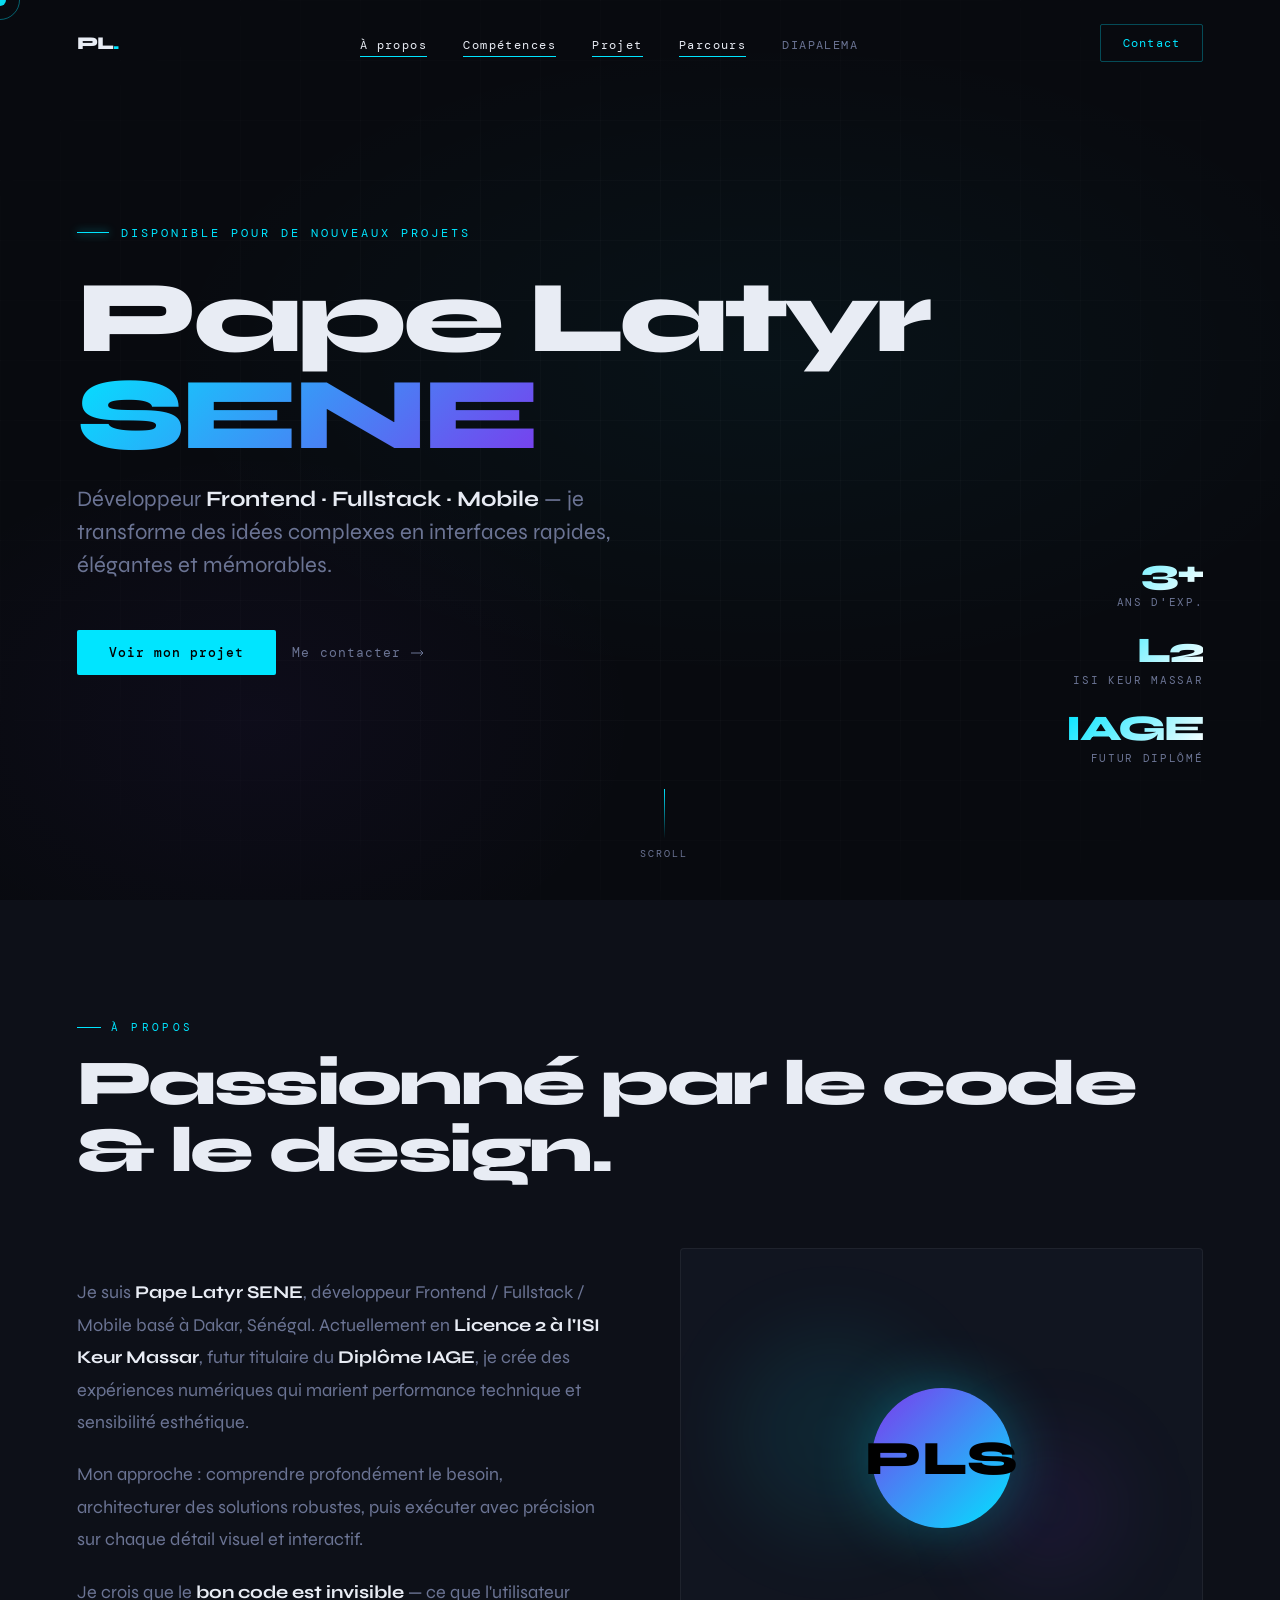
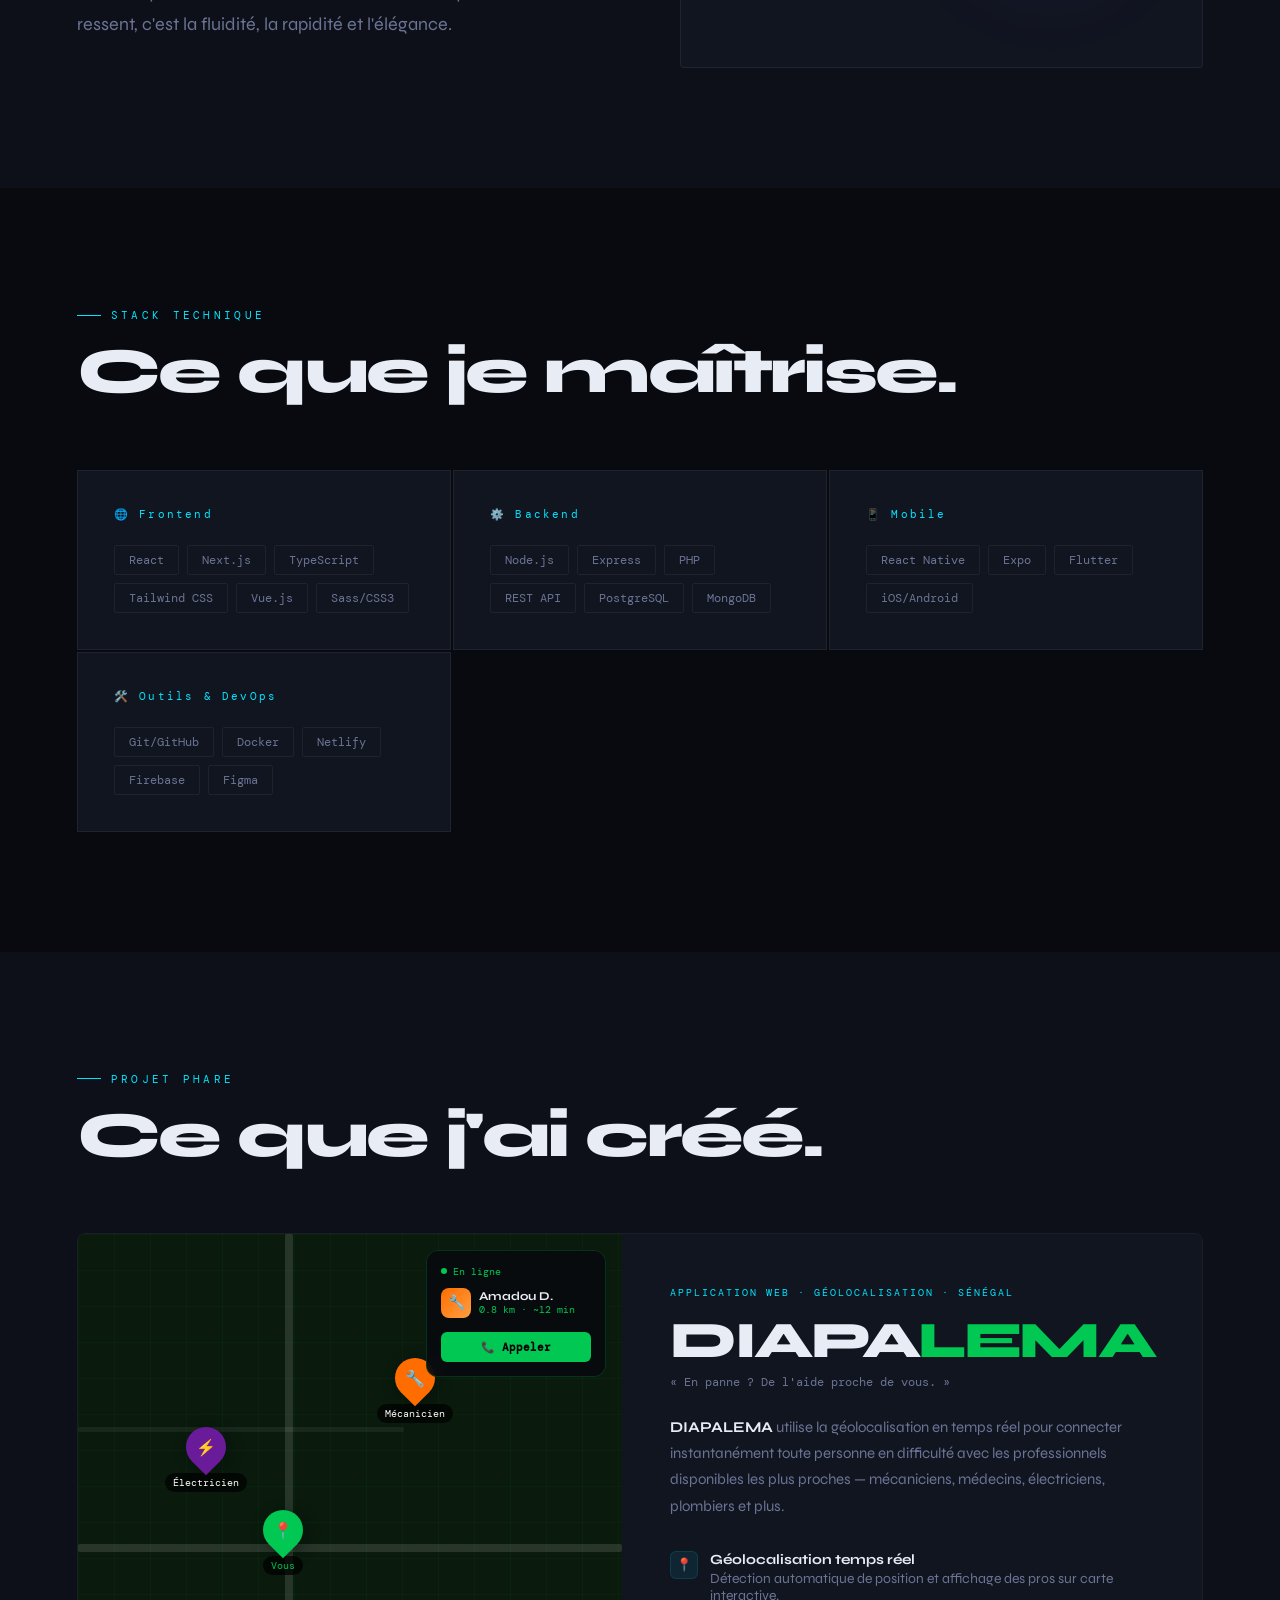
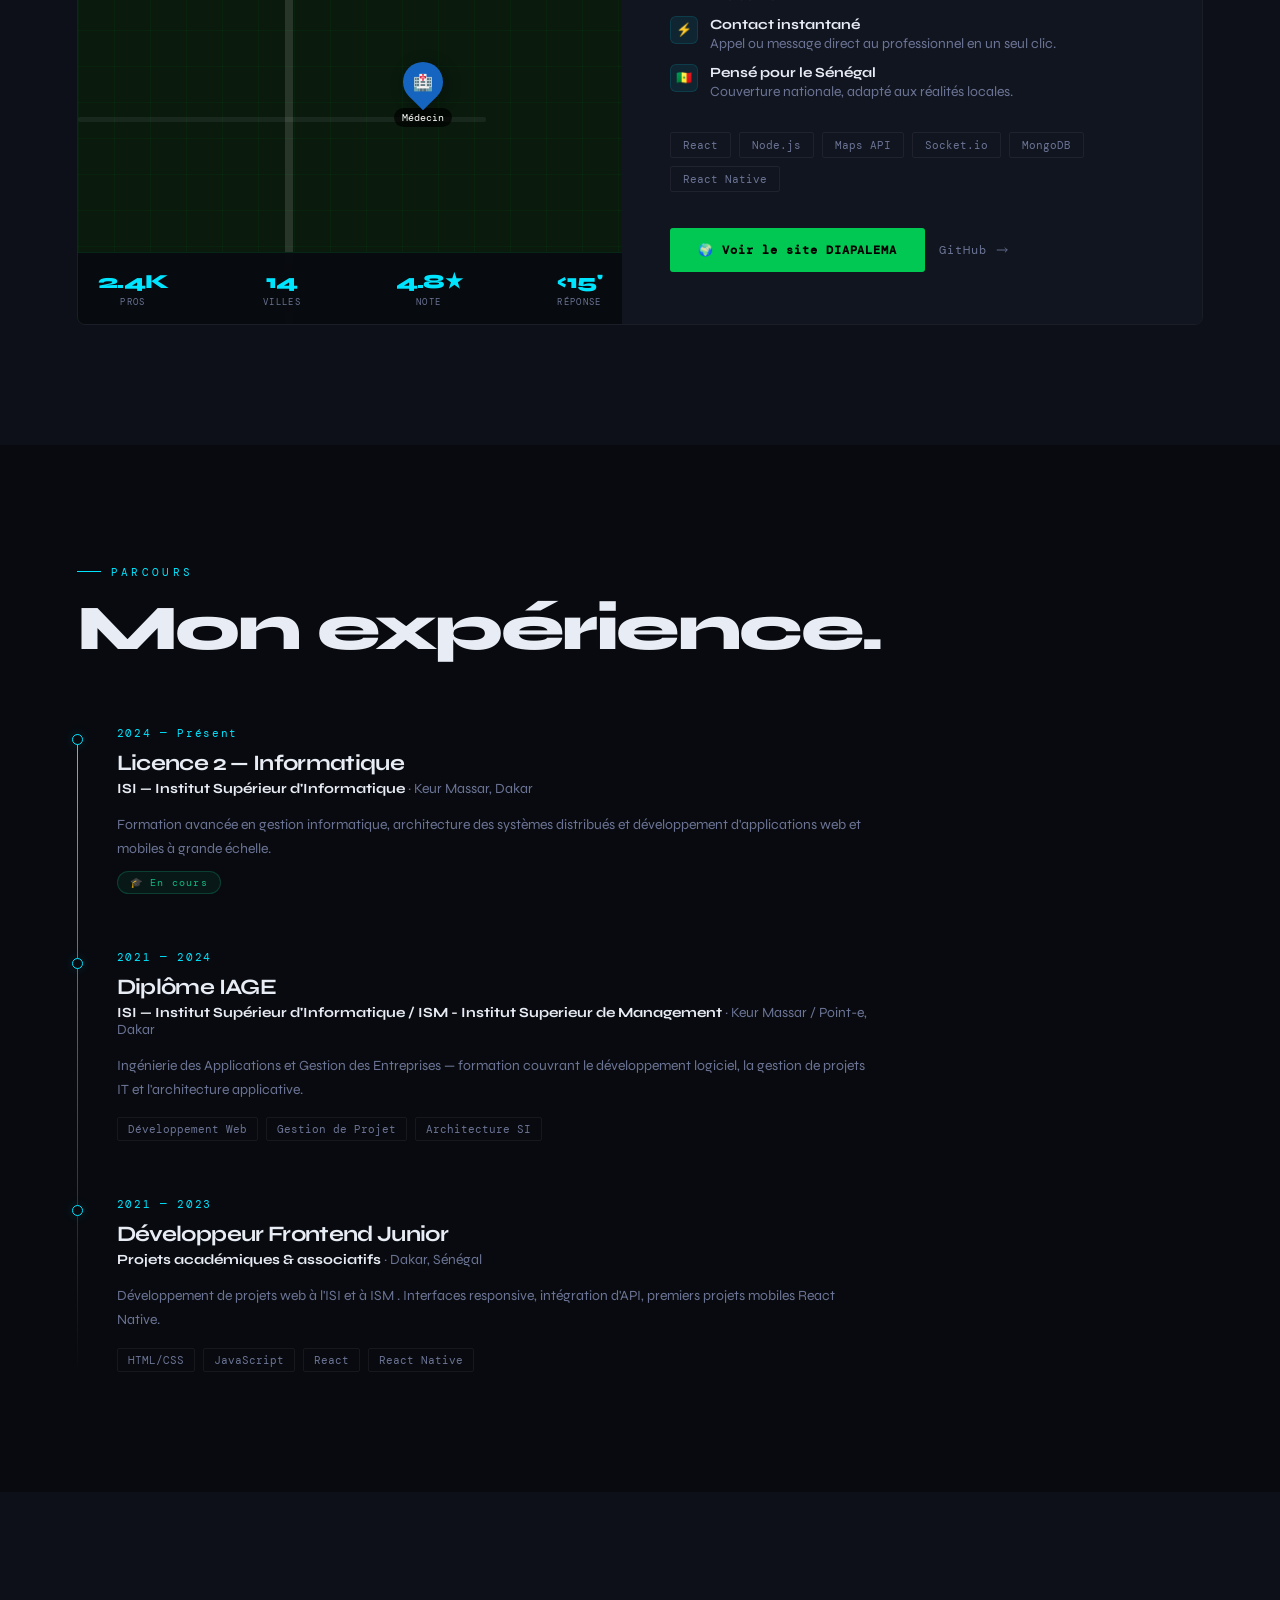
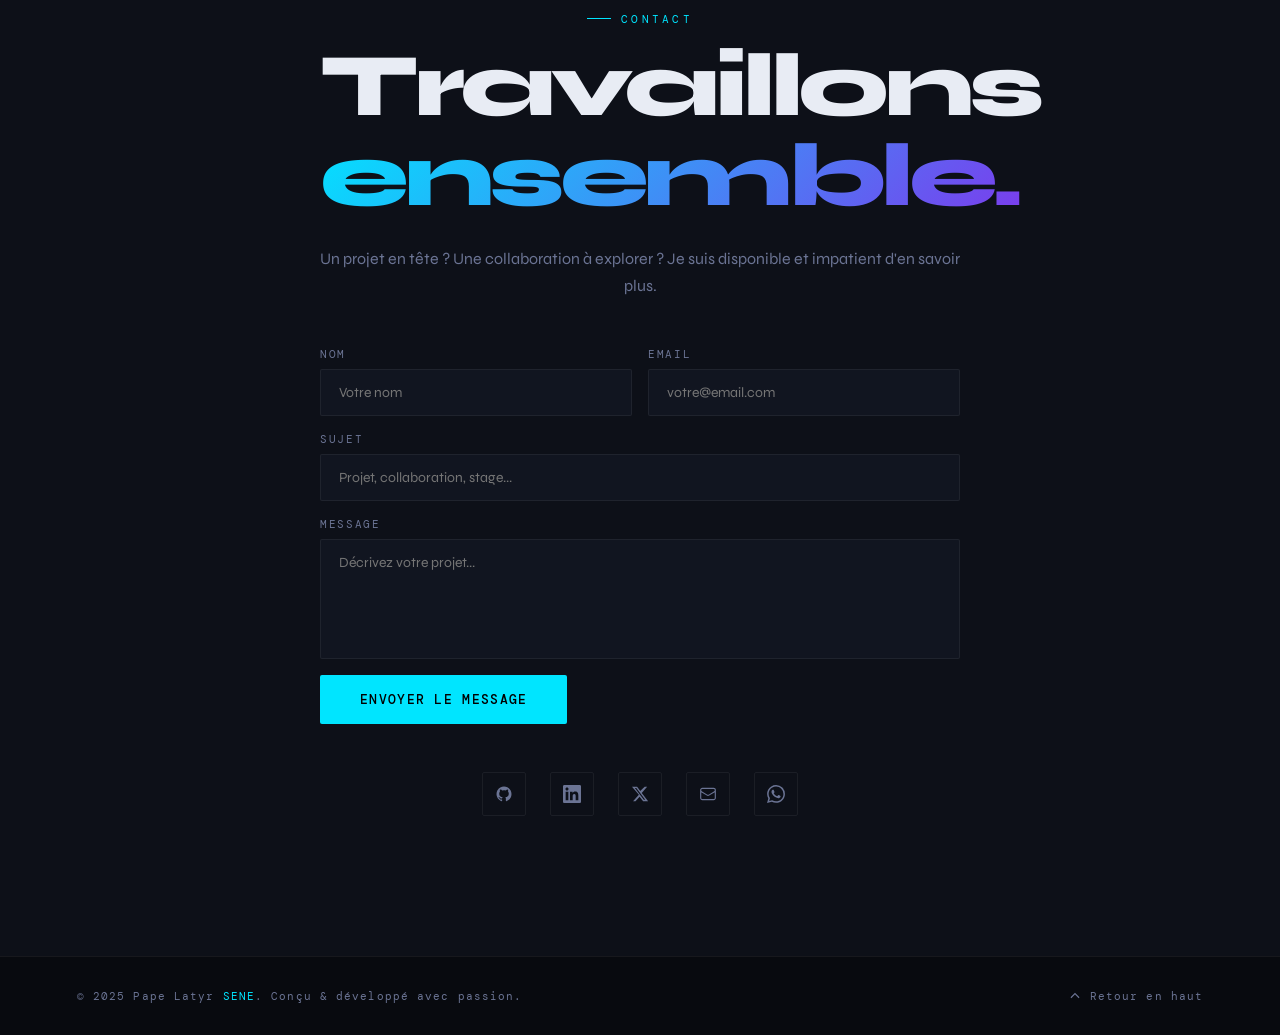
==== commit aa0160fe: "mise a jour" ====
--- a/index.html
+++ b/index.html
@@ -516,11 +516,7 @@
           </a>
         </div>
 
-        <div class="infos-contact-supplementaires apparition" style="margin-top: 20px; text-align: center;">
-          <p style="margin: 4px 0; font-size: 0.95rem;"><a href="https://www.linkedin.com/in/latyr-sene-2941a6398" target="_blank" rel="noopener">LinkedIn : latyr-sene-2941a6398</a></p>
-          <p style="margin: 4px 0; font-size: 0.95rem;"><a href="https://x.com/Latyrsene20" target="_blank" rel="noopener">X/Twitter : @Latyrsene20</a></p>
-          <p style="margin: 4px 0; font-size: 0.95rem;"><a href="mailto:papelatyr@gmail.com">Email : papelatyr@gmail.com</a></p>
-        </div>
+        <div class="infos-contact-supplementaires apparition" style="margin-top: 20px; text-align: center;"></div>
       </div>
     </section>
 
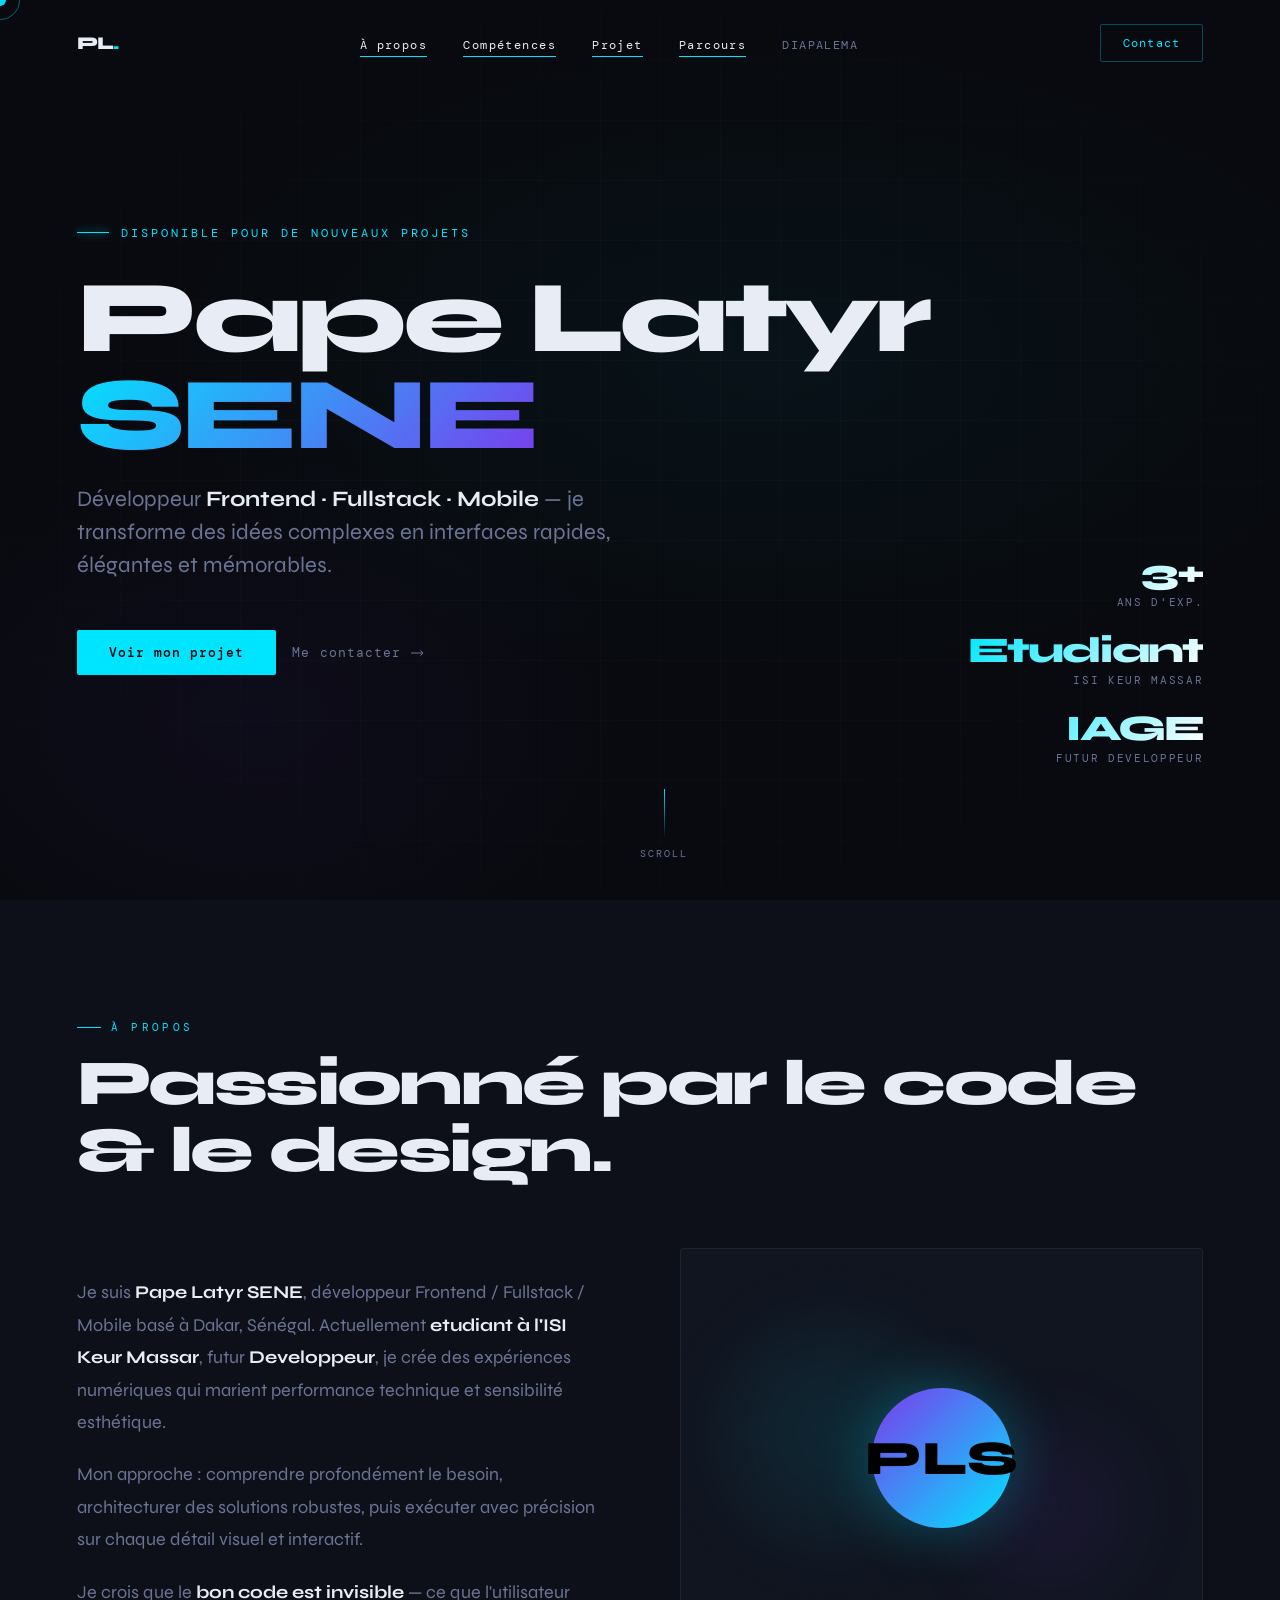
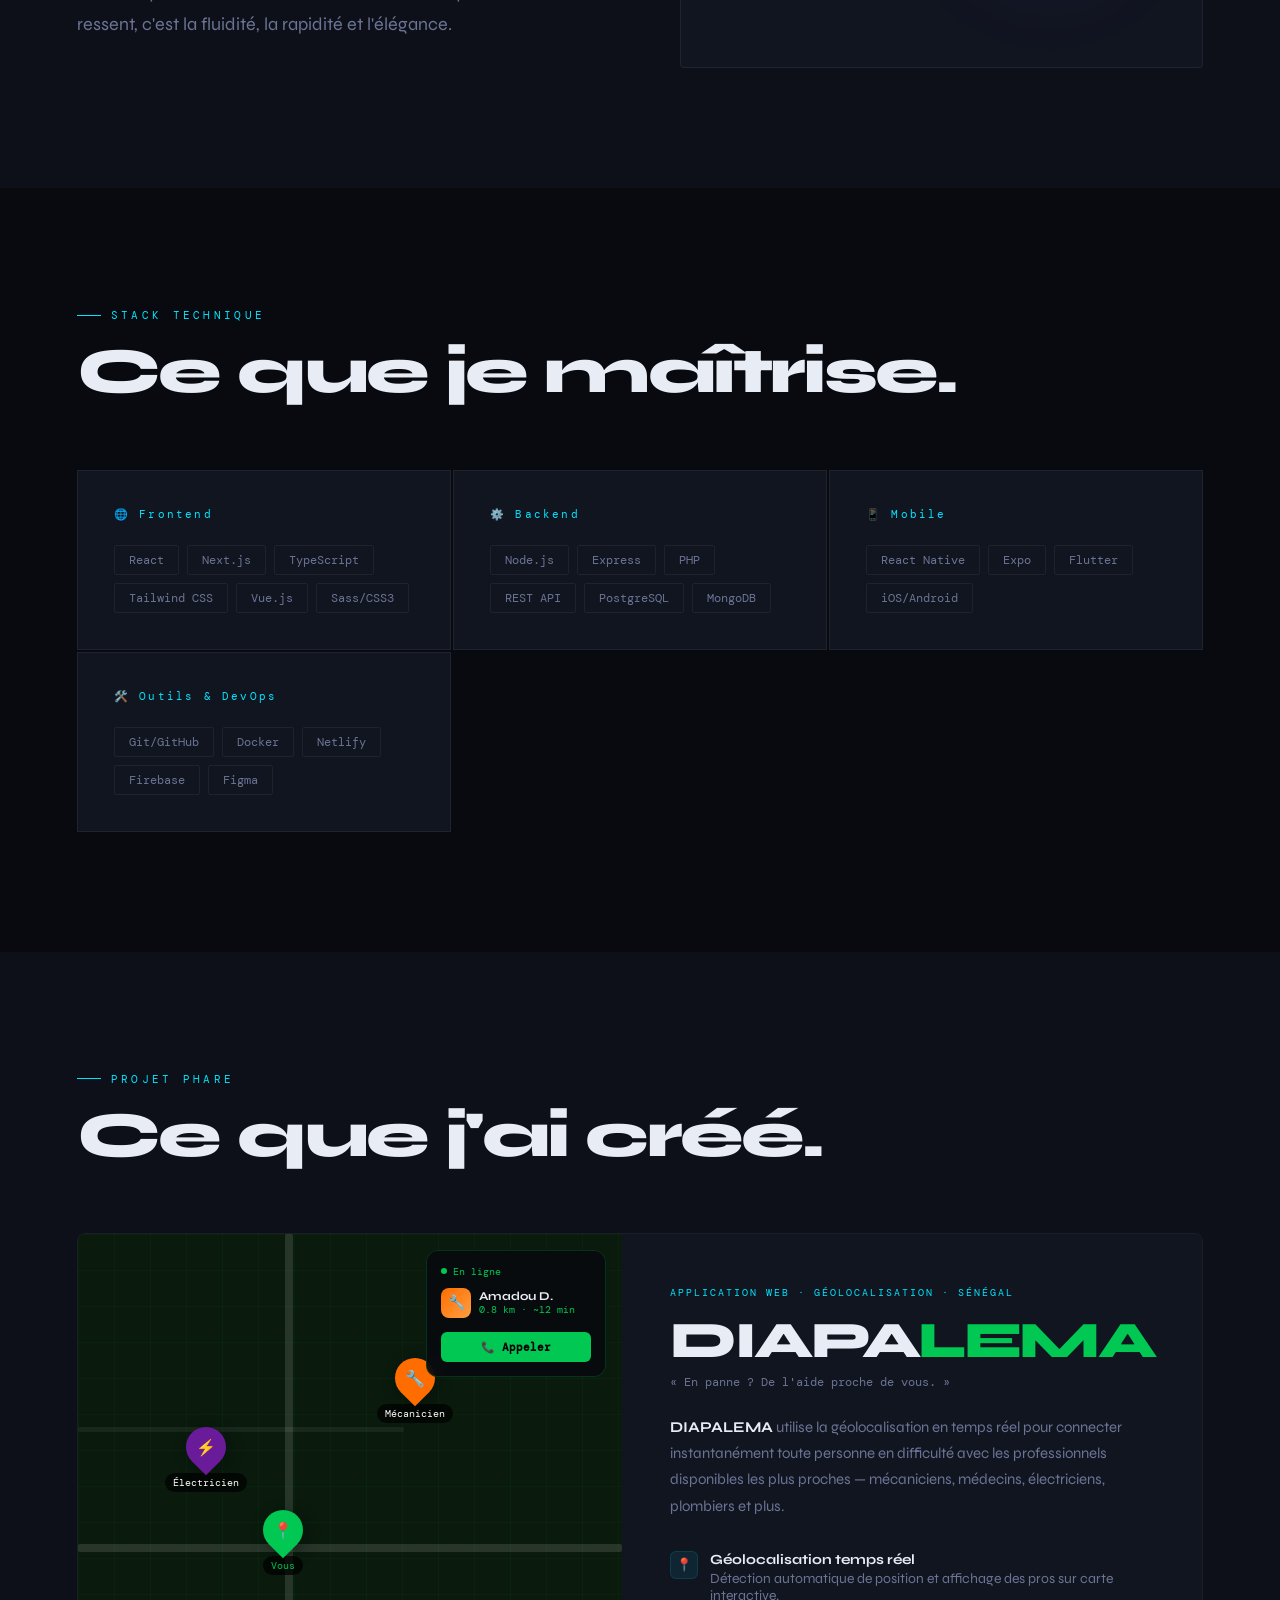
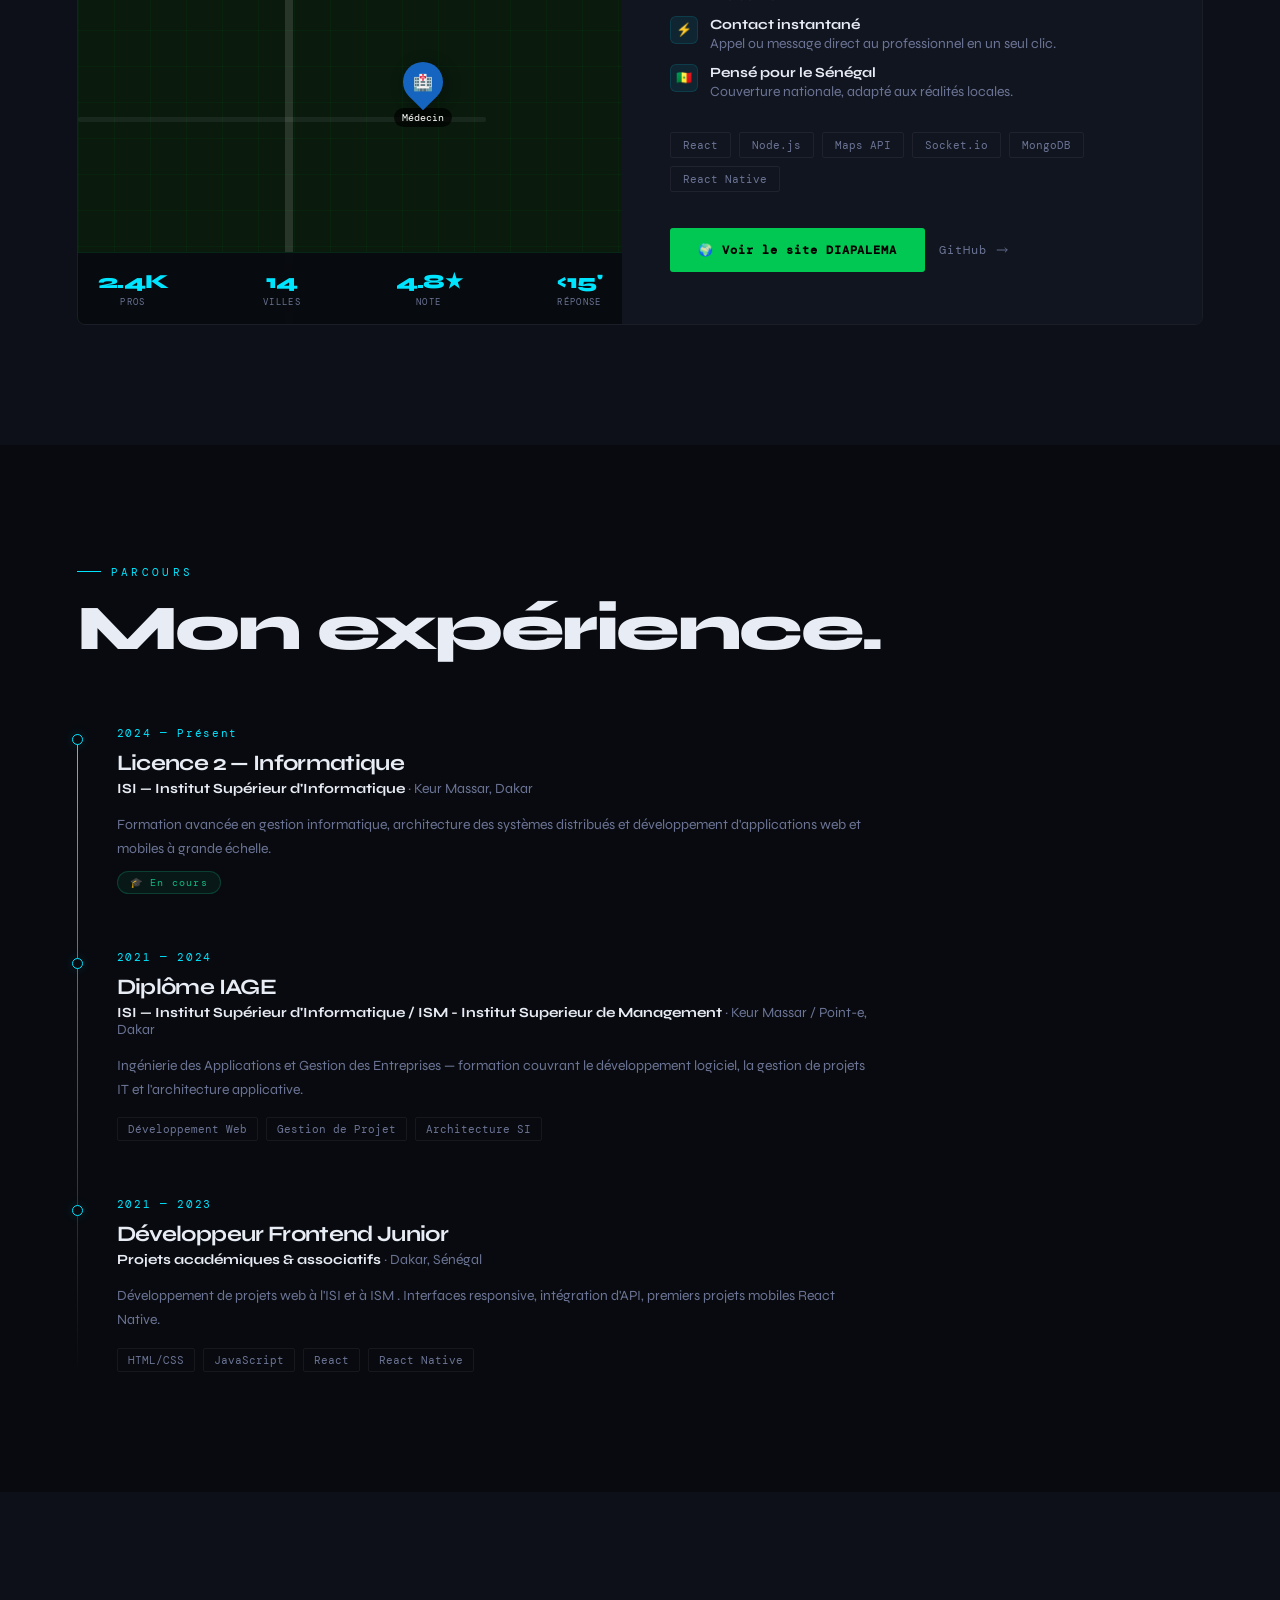
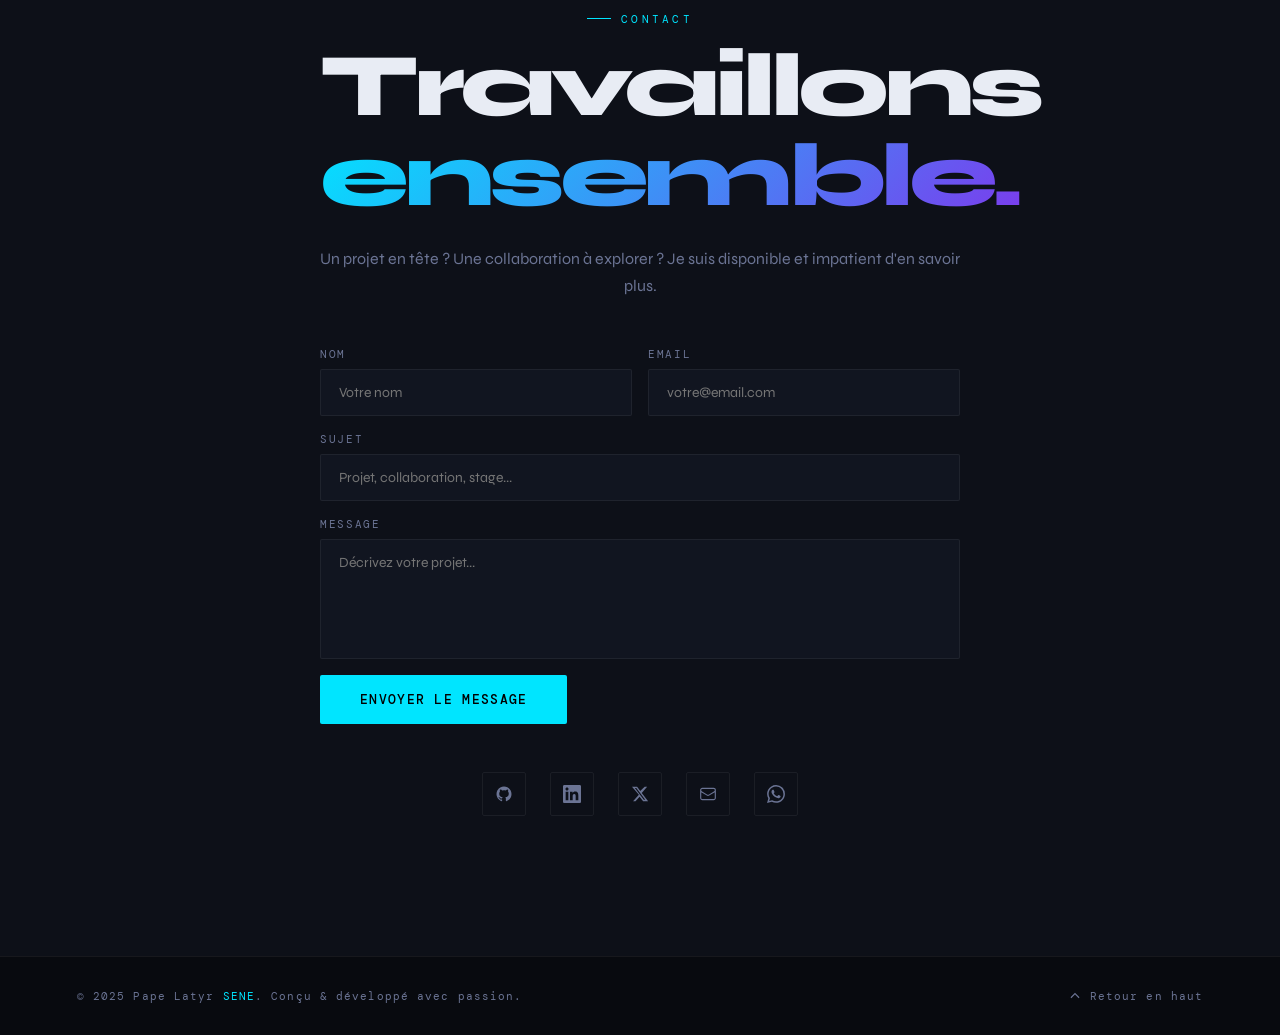
==== commit 918fcbcc: "mise a jour" ====
--- a/index.html
+++ b/index.html
@@ -87,12 +87,12 @@
           <div class="stat-hero-label">ANS D'EXP.</div>
         </div>
         <div class="stat-hero">
-          <div class="stat-hero-nombre">L2</div>
+          <div class="stat-hero-nombre">Etudiant</div>
           <div class="stat-hero-label">ISI KEUR MASSAR</div>
         </div>
         <div class="stat-hero">
           <div class="stat-hero-nombre">IAGE</div>
-          <div class="stat-hero-label">FUTUR DIPLÔMÉ</div>
+          <div class="stat-hero-label">FUTUR DEVELOPPEUR</div>
         </div>
       </div>
 
@@ -112,9 +112,9 @@
         <div class="bio apparition">
           <p>
             Je suis <strong>Pape Latyr SENE</strong>, développeur Frontend /
-            Fullstack / Mobile basé à Dakar, Sénégal. Actuellement en
-            <strong>Licence 2 à l'ISI Keur Massar</strong>, futur titulaire du
-            <strong>Diplôme IAGE</strong>, je crée des expériences numériques
+            Fullstack / Mobile basé à Dakar, Sénégal. Actuellement 
+            <strong>etudiant à l'ISI Keur Massar</strong>, futur 
+            <strong>Developpeur</strong>, je crée des expériences numériques
             qui marient performance technique et sensibilité esthétique.
           </p>
           <p>
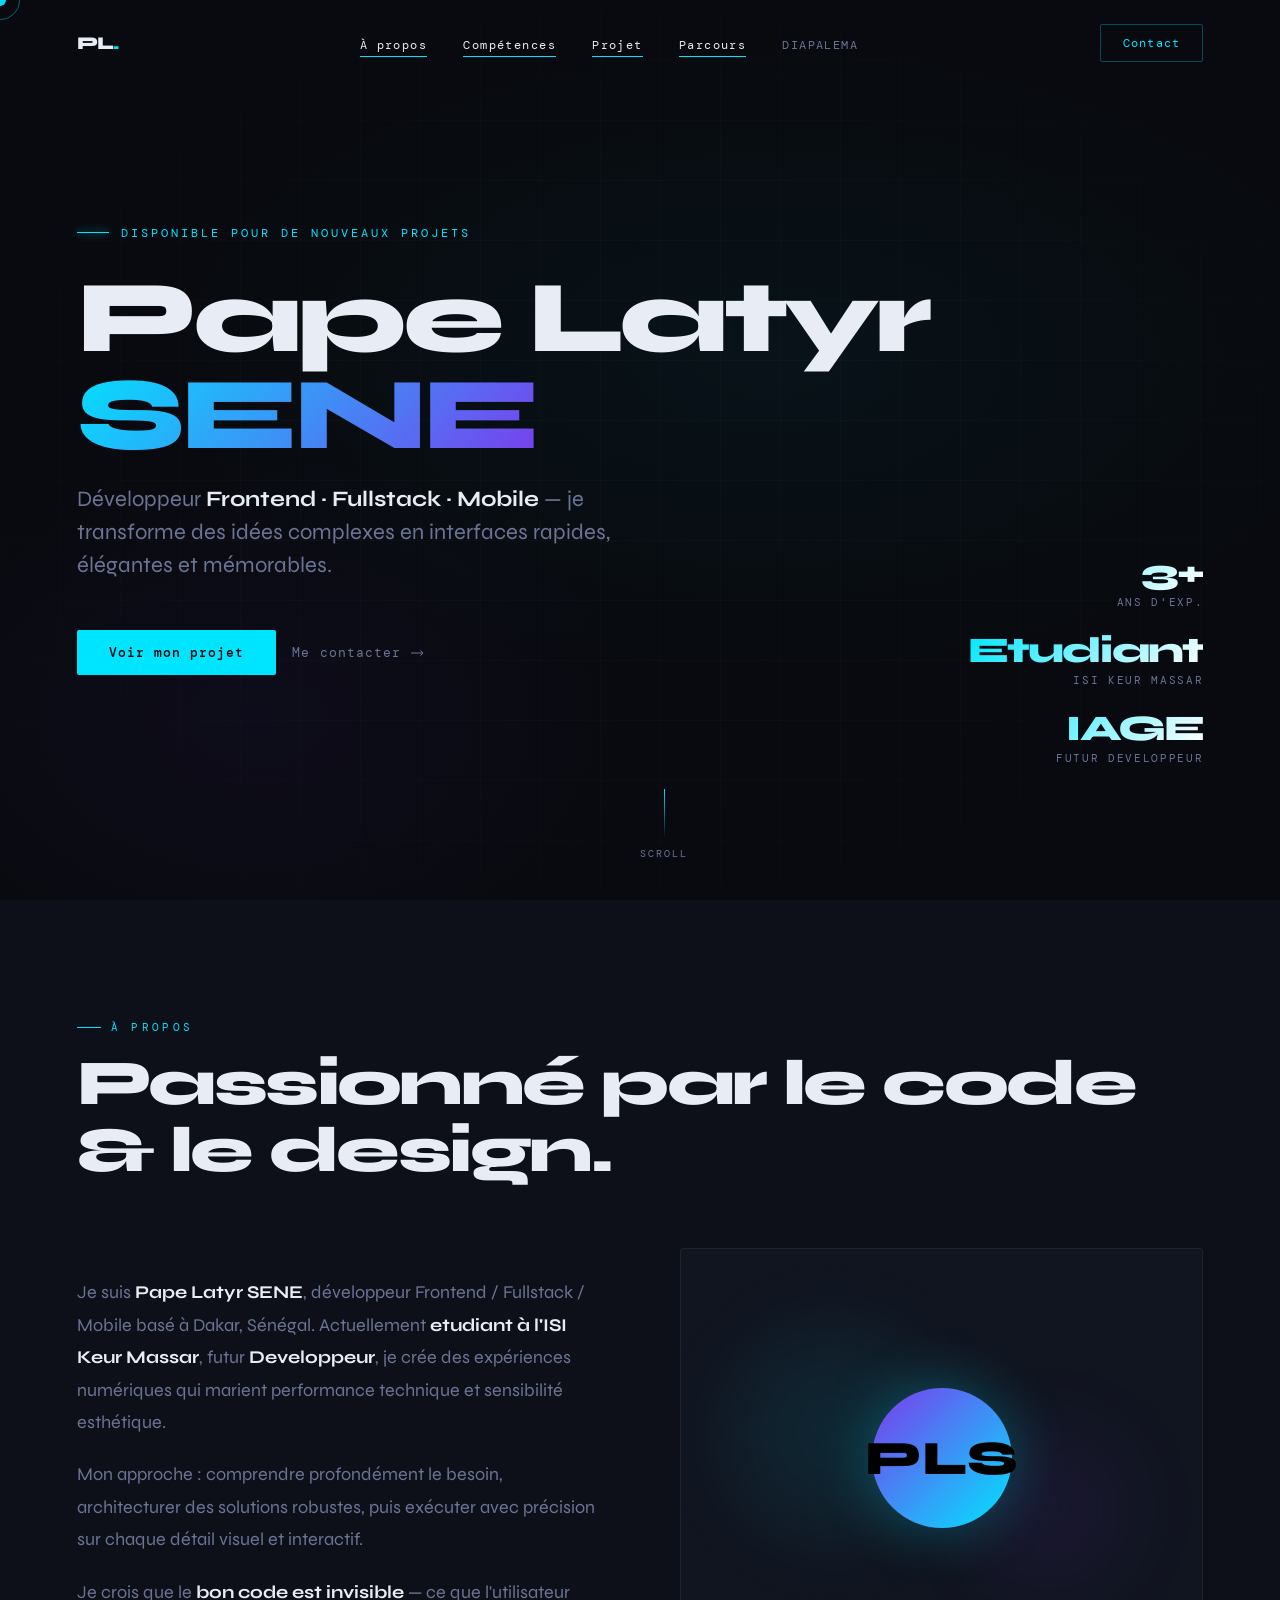
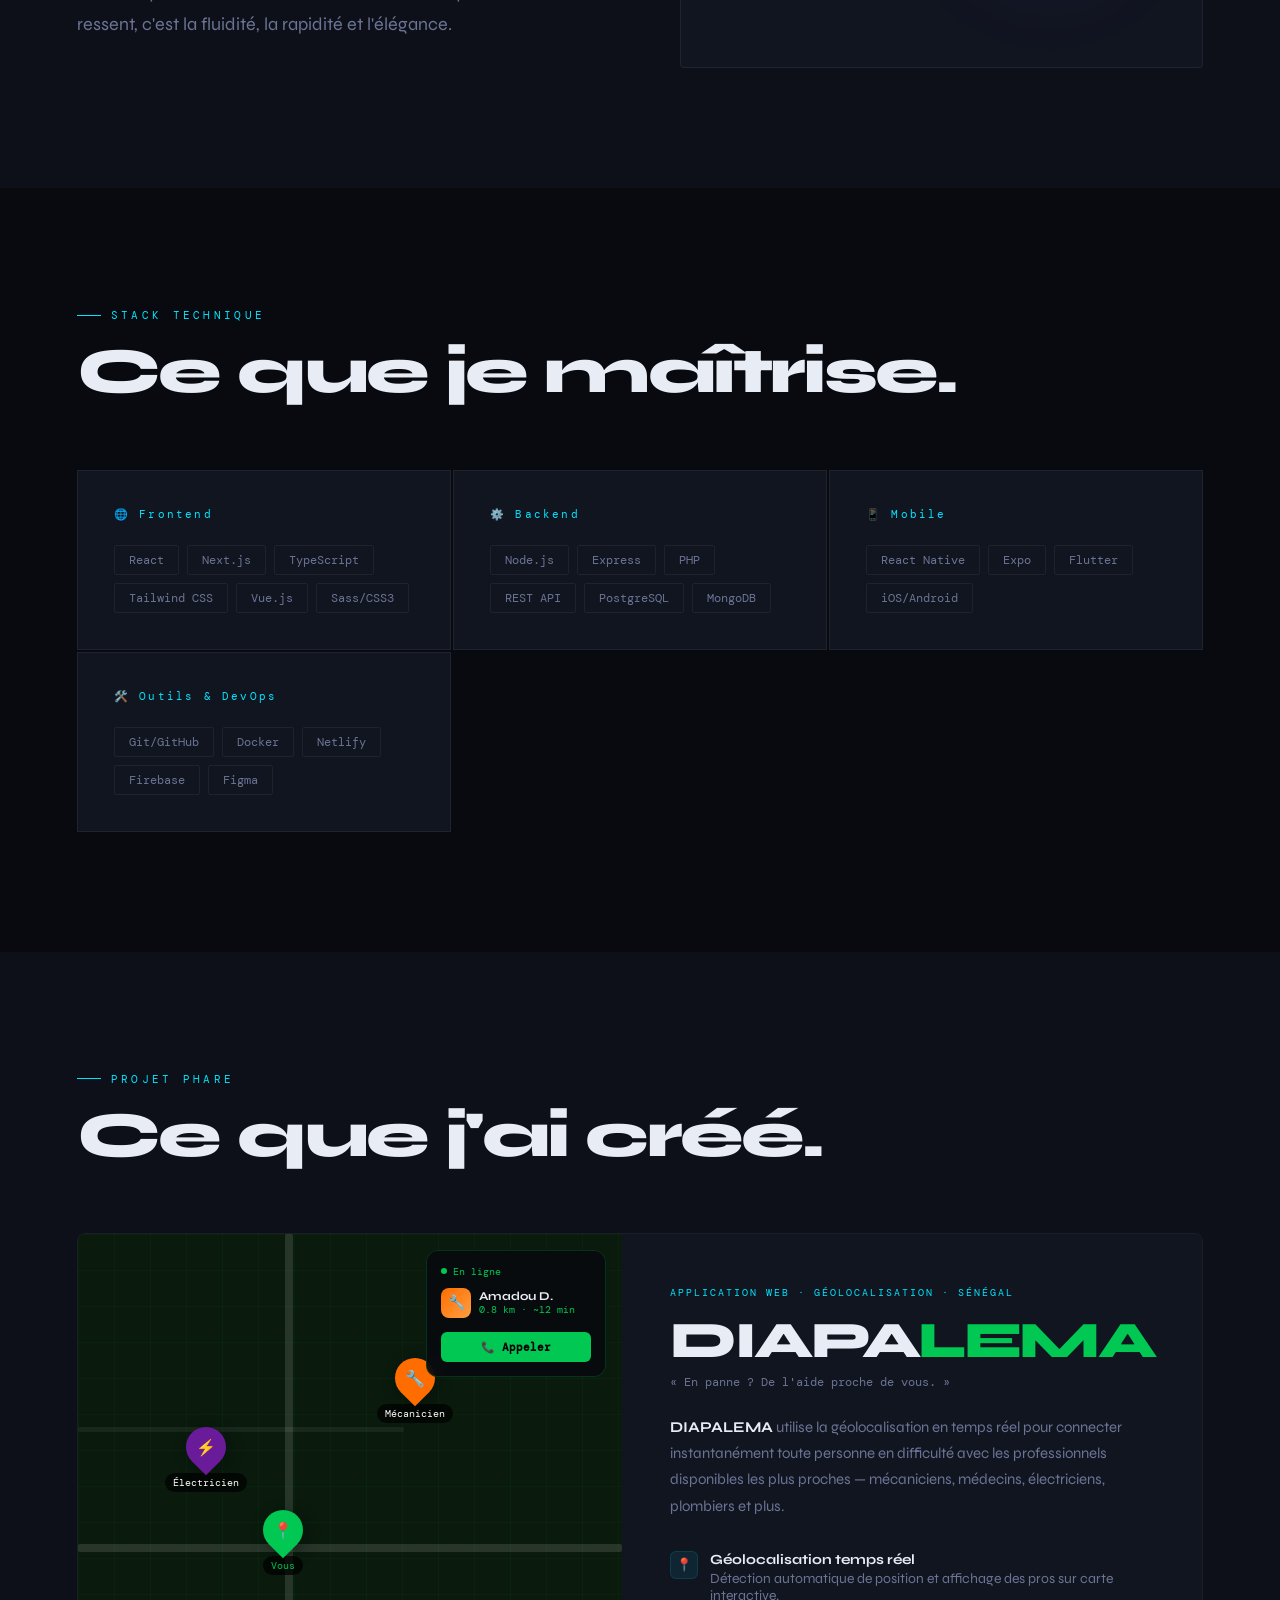
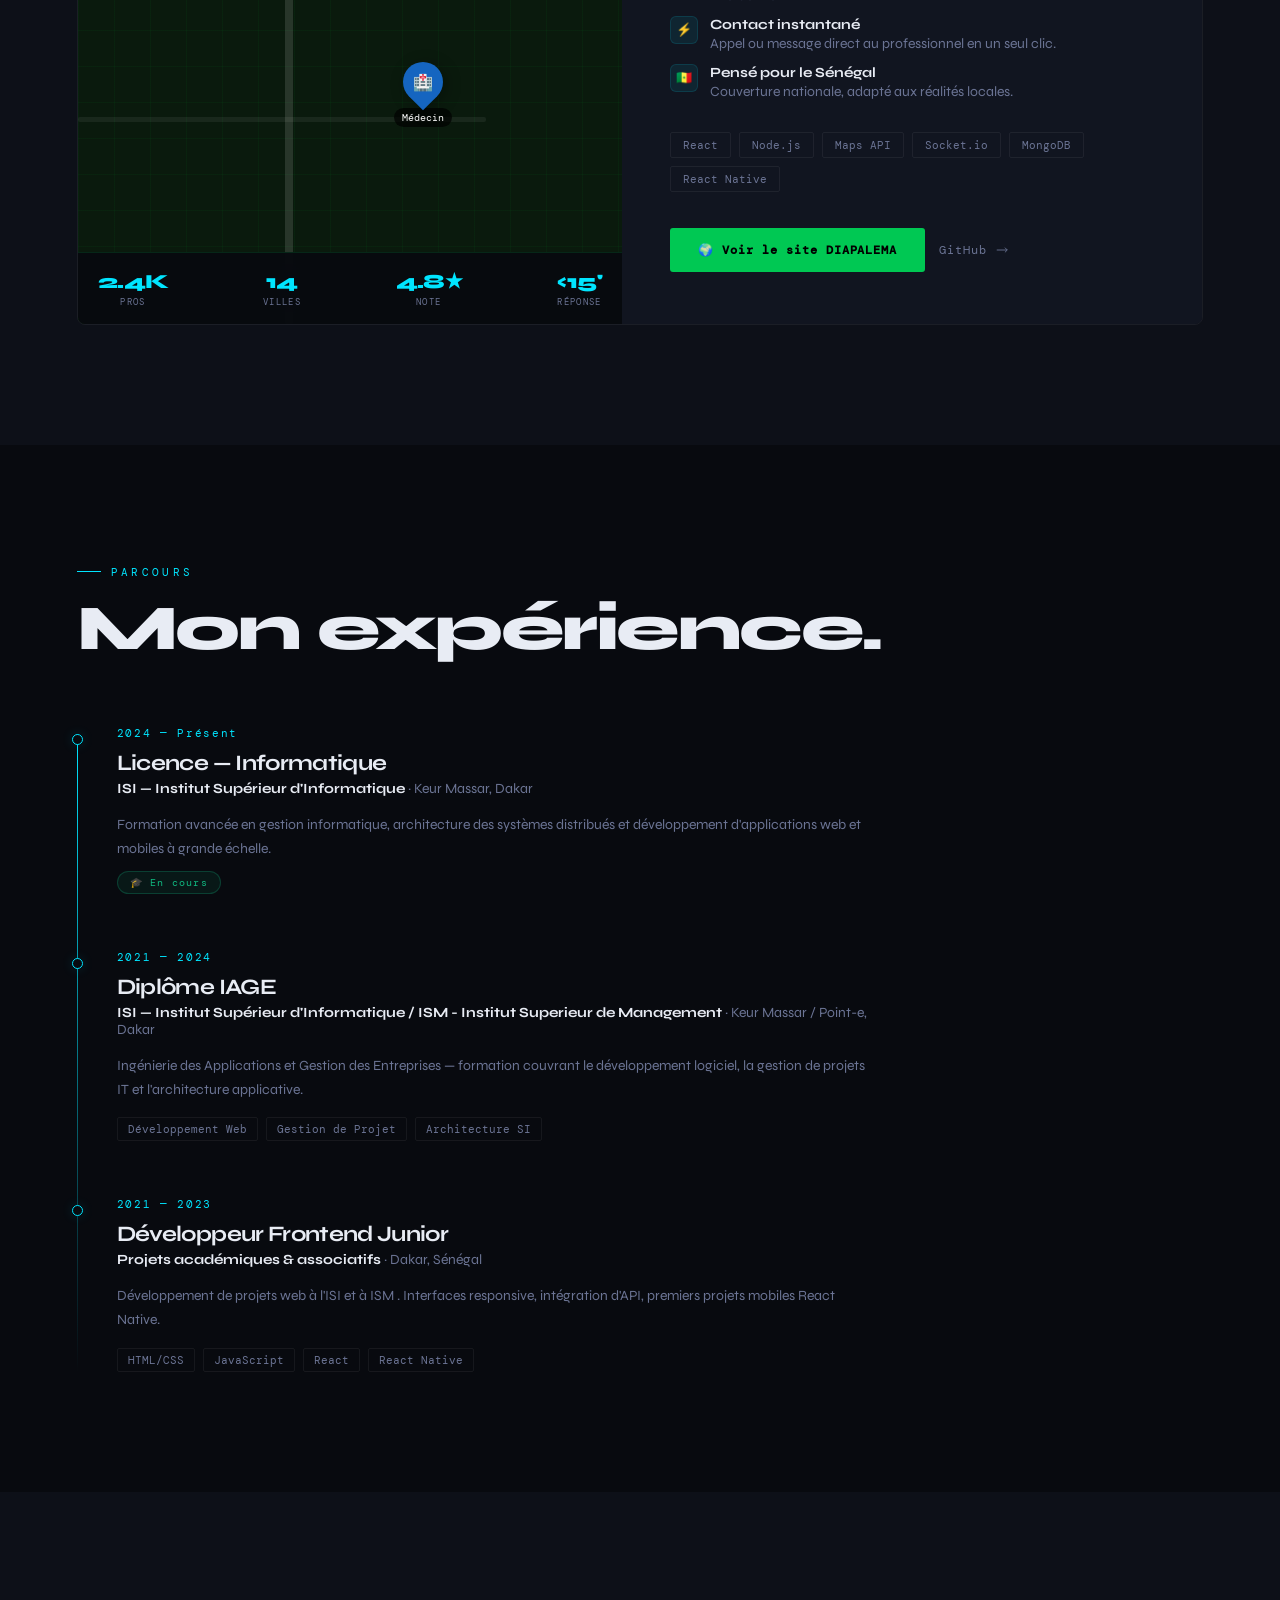
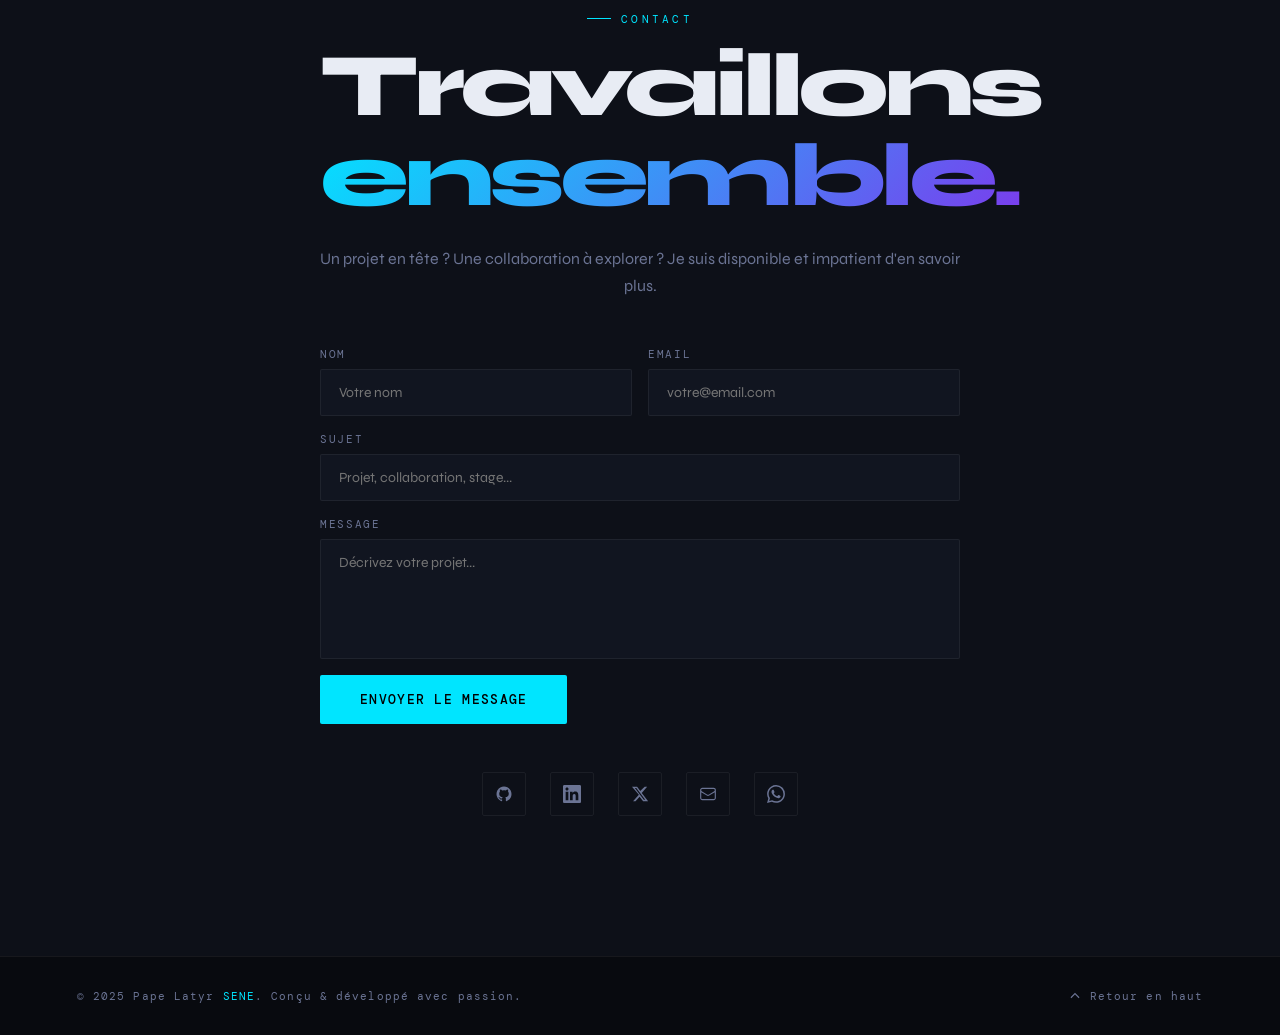
==== commit 1b879777: "mise a jour" ====
--- a/index.html
+++ b/index.html
@@ -341,7 +341,7 @@
         <div class="element-parcours apparition">
           <div class="point-parcours"></div>
           <div class="date-parcours">2024 — Présent</div>
-          <h3 class="role-parcours">Licence 2 — Informatique</h3>
+          <h3 class="role-parcours">Licence — Informatique</h3>
           <p class="entreprise-parcours">
             <strong>ISI — Institut Supérieur d'Informatique</strong> · Keur
             Massar, Dakar
